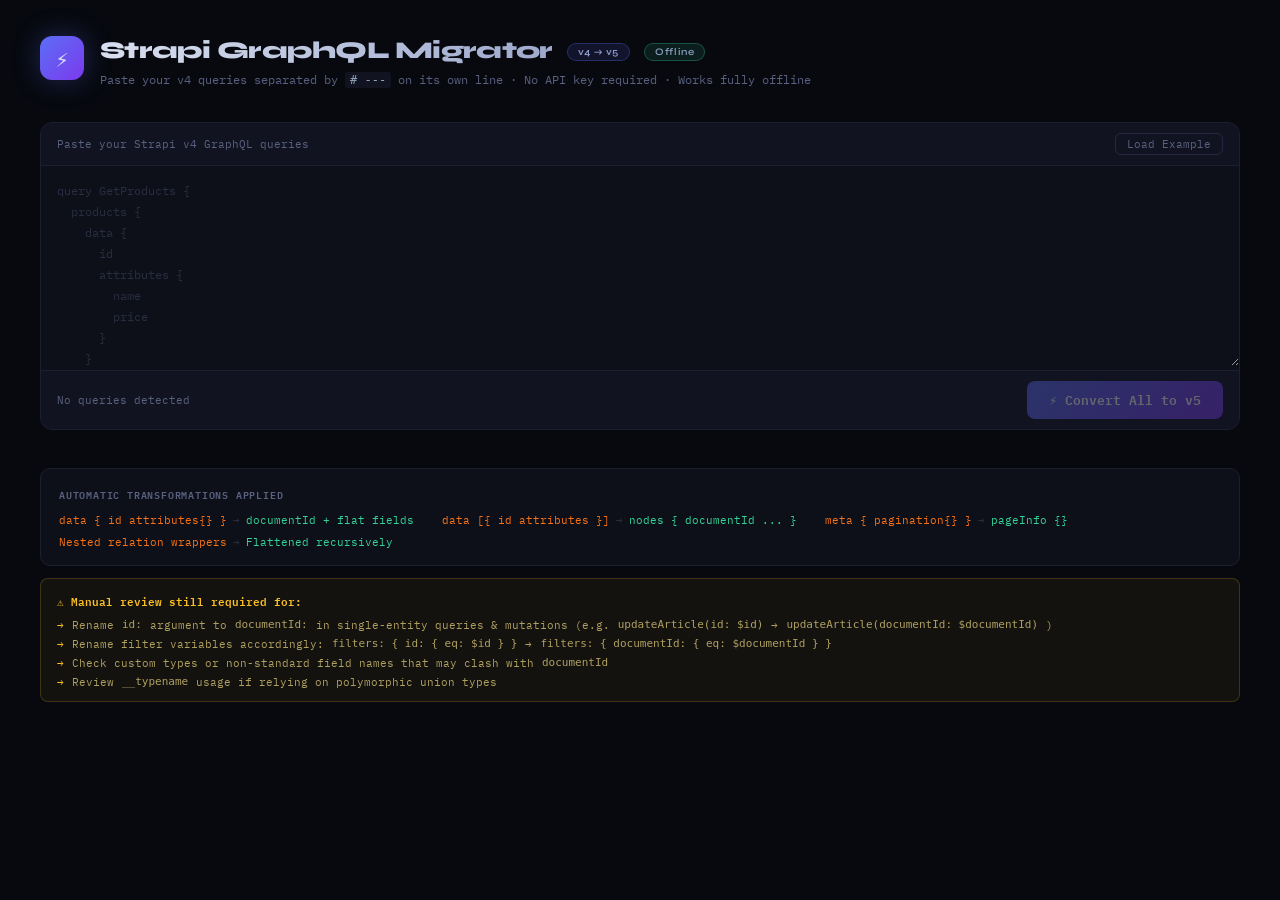
==== index.html @ 0bec66d2 "initial commits" ====
<!DOCTYPE html>
<html lang="en">
<head>
<meta charset="UTF-8"/>
<meta name="viewport" content="width=device-width, initial-scale=1.0"/>
<title>Strapi GraphQL Migrator — v4 → v5 (Offline)</title>
<link rel="preconnect" href="https://fonts.googleapis.com">
<link href="https://fonts.googleapis.com/css2?family=IBM+Plex+Mono:wght@400;500;600&family=Syne:wght@700;800&display=swap" rel="stylesheet">
<style>
*,*::before,*::after{box-sizing:border-box;margin:0;padding:0}
:root{
  --bg:#07090f;--s1:#0d1018;--s2:#111420;--b1:#1c1f2e;--b2:#252840;
  --tx:#d8dff0;--mt:#5a6080;--dm:#2a2d40;
  --ac:#5b6ef5;--ac2:#7c3aed;
  --green:#34d399;--red:#f87171;--yellow:#fbbf24;--blue:#60a5fa;
  --mono:'IBM Plex Mono',monospace;--display:'Syne',sans-serif;
}
html{scroll-behavior:smooth}
body{background:var(--bg);color:var(--tx);font-family:var(--mono);font-size:13px;min-height:100vh;padding:36px 24px 60px}
::-webkit-scrollbar{width:5px;height:5px}
::-webkit-scrollbar-track{background:transparent}
::-webkit-scrollbar-thumb{background:var(--dm);border-radius:3px}

.wrap{max-width:1200px;margin:0 auto}

/* header */
.hdr{display:flex;align-items:flex-start;gap:16px;margin-bottom:32px}
.logo{width:44px;height:44px;flex-shrink:0;border-radius:12px;background:linear-gradient(135deg,var(--ac),var(--ac2));display:flex;align-items:center;justify-content:center;font-size:22px;box-shadow:0 0 28px rgba(91,110,245,.3)}
.hdr h1{font-family:var(--display);font-size:24px;font-weight:800;letter-spacing:-.03em;background:linear-gradient(90deg,#d8dff0,#7c8ab8);-webkit-background-clip:text;-webkit-text-fill-color:transparent;margin-bottom:5px}
.badge{display:inline-flex;align-items:center;background:rgba(91,110,245,.12);border:1px solid rgba(91,110,245,.3);border-radius:20px;padding:2px 10px;font-size:10px;color:var(--ac);font-weight:600;letter-spacing:.06em;margin-left:8px;vertical-align:middle}
.badge.offline{background:rgba(52,211,153,.1);border-color:rgba(52,211,153,.3);color:var(--green)}
.hdr p{font-size:12px;color:var(--mt);line-height:1.7}

/* panels */
.panel{background:var(--s1);border:1px solid var(--b1);border-radius:12px;overflow:hidden;margin-bottom:14px}
.phead{background:var(--s2);border-bottom:1px solid var(--b1);padding:10px 16px;display:flex;align-items:center;justify-content:space-between}
.phead-lbl{font-size:11px;color:var(--mt)}
.pfoot{background:var(--s2);border-top:1px solid var(--b1);padding:10px 16px;display:flex;align-items:center;justify-content:space-between;flex-wrap:wrap;gap:8px}

textarea#inp{width:100%;min-height:200px;background:transparent;border:none;padding:14px 16px;color:#8a98c4;font-family:var(--mono);font-size:12px;line-height:1.75;resize:vertical;outline:none}
textarea#inp::placeholder{color:var(--dm)}

#qcount{font-size:11px;color:var(--mt)}

.btn-primary{background:linear-gradient(135deg,var(--ac),var(--ac2));border:none;border-radius:8px;padding:8px 22px;color:#fff;font-family:var(--mono);font-weight:600;font-size:13px;cursor:pointer;transition:opacity .2s,transform .1s;display:flex;align-items:center;gap:7px}
.btn-primary:hover:not(:disabled){opacity:.88;transform:translateY(-1px)}
.btn-primary:disabled{opacity:.35;cursor:not-allowed;transform:none}
.btn-ghost{background:transparent;border:1px solid var(--b2);border-radius:6px;padding:3px 11px;color:var(--mt);font-family:var(--mono);font-size:11px;cursor:pointer;transition:all .15s}
.btn-ghost:hover{border-color:var(--ac);color:var(--ac)}

/* progress */
#progwrap{margin-bottom:16px;display:none}
.prog-info{display:flex;justify-content:space-between;align-items:center;margin-bottom:7px}
.prog-info span{font-size:11px;color:var(--mt)}
#progtrack{height:3px;background:var(--dm);border-radius:2px;overflow:hidden}
#progbar{height:100%;width:0%;background:linear-gradient(90deg,var(--ac),var(--ac2));border-radius:2px;transition:width .25s ease}
#progbar.done{background:var(--green)}

.btn-copyall{background:var(--s2);border:1px solid var(--b2);border-radius:6px;padding:4px 13px;color:var(--mt);font-family:var(--mono);font-size:11px;cursor:pointer;display:flex;align-items:center;gap:5px;transition:all .15s}
.btn-copyall:hover,.btn-copyall.ok{border-color:var(--green);color:var(--green)}

/* cards */
#results{display:flex;flex-direction:column;gap:12px}
.card{background:var(--s1);border:1px solid var(--b1);border-radius:10px;overflow:hidden;animation:fi .2s ease}
@keyframes fi{from{opacity:0;transform:translateY(5px)}to{opacity:1;transform:none}}
.card.done{border-color:#1a3326}
.card.warn{border-color:#3a2e10}
.card.err{border-color:#3a1a1a}

.chead{background:var(--s2);border-bottom:1px solid var(--b1);padding:9px 14px;display:flex;align-items:center;justify-content:space-between}
.card.done .chead{background:#0b1e16}
.card.warn .chead{background:#1e1a0b}
.card.err  .chead{background:#1e0b0b}

.ctitle{display:flex;align-items:center;gap:9px}
.cname{font-size:12px;color:var(--tx);font-weight:600}
.cstatus{font-size:12px}

.cbody{display:grid;grid-template-columns:1fr 1fr}
.cpane{padding:12px 14px}
.cpane:first-child{border-right:1px solid var(--b1)}
.plbl{font-size:9px;font-weight:700;letter-spacing:.1em;margin-bottom:8px}
.plbl-v4{color:var(--red)}
.plbl-v5{color:var(--green)}
.cpane pre{margin:0;font-family:var(--mono);font-size:11.5px;line-height:1.7;white-space:pre-wrap;word-break:break-word}
.pane-v4 pre{color:#7a8ab0}
.pane-v5 pre{color:#86efac}
.pane-warn pre{color:#fde68a}

.btn-copy1{background:transparent;border:1px solid var(--b2);border-radius:5px;padding:3px 10px;color:var(--mt);font-family:var(--mono);font-size:10px;cursor:pointer;display:flex;align-items:center;gap:4px;transition:all .15s}
.btn-copy1:hover,.btn-copy1.ok{border-color:var(--green);color:var(--green)}

/* warnings */
.warn-tag{font-size:10px;background:rgba(251,191,36,.1);border:1px solid rgba(251,191,36,.3);border-radius:4px;padding:2px 7px;color:var(--yellow)}

/* legend */
.legend{margin-top:24px;background:var(--s1);border:1px solid var(--b1);border-radius:10px;padding:16px 18px}
.leg-title{font-size:10px;color:var(--mt);font-weight:600;letter-spacing:.08em;margin-bottom:10px}
.leg-grid{display:flex;flex-wrap:wrap;gap:8px 28px}
.leg-item{font-size:11px;display:flex;align-items:center;gap:6px}
.v4k{color:#f97316}.v5k{color:var(--green)}.arr{color:var(--dm)}

/* manual steps */
.manual{margin-top:12px;background:rgba(251,191,36,.05);border:1px solid rgba(251,191,36,.2);border-radius:8px;padding:12px 16px}
.manual-title{font-size:11px;color:var(--yellow);font-weight:600;margin-bottom:8px}
.manual ul{list-style:none;display:flex;flex-direction:column;gap:5px}
.manual li{font-size:11px;color:#b0a060;display:flex;gap:8px}
.manual li::before{content:'→';color:var(--yellow);flex-shrink:0}

@media(max-width:640px){
  .cbody{grid-template-columns:1fr}
  .cpane:first-child{border-right:none;border-bottom:1px solid var(--b1)}
  body{padding:20px 12px 40px}
}
</style>
</head>
<body>
<div class="wrap">

<div class="hdr">
  <div class="logo">⚡</div>
  <div>
    <h1>Strapi GraphQL Migrator
      <span class="badge">v4 → v5</span>
      <span class="badge offline">Offline</span>
    </h1>
    <p>Paste your v4 queries separated by <code style="background:var(--s2);padding:1px 5px;border-radius:3px;color:#94a3b8"># ---</code> on its own line · No API key required · Works fully offline</p>
  </div>
</div>

<div class="panel">
  <div class="phead">
    <span class="phead-lbl">Paste your Strapi v4 GraphQL queries</span>
    <button class="btn-ghost" onclick="loadExample()">Load Example</button>
  </div>
  <textarea id="inp" oninput="updateCount()" placeholder="query GetProducts {&#10;  products {&#10;    data {&#10;      id&#10;      attributes {&#10;        name&#10;        price&#10;      }&#10;    }&#10;    meta { pagination { total page pageSize pageCount } }&#10;  }&#10;}&#10;# ---&#10;query GetCategory($id: ID!) { ... }"></textarea>
  <div class="pfoot">
    <span id="qcount">No queries detected</span>
    <button class="btn-primary" id="convbtn" onclick="convertAll()" disabled>⚡ Convert All to v5</button>
  </div>
</div>

<div id="progwrap">
  <div class="prog-info">
    <span id="proglbl">Converting...</span>
    <button class="btn-copyall" id="copyallbtn" onclick="copyAll()" style="display:none">
      <svg width="12" height="12" viewBox="0 0 24 24" fill="none" stroke="currentColor" stroke-width="2"><rect x="9" y="9" width="13" height="13" rx="2"/><path d="M5 15H4a2 2 0 0 1-2-2V4a2 2 0 0 1 2-2h9a2 2 0 0 1 2 2v1"/></svg>
      Copy All v5
    </button>
  </div>
  <div id="progtrack"><div id="progbar"></div></div>
</div>

<div id="results"></div>

<div class="legend">
  <div class="leg-title">AUTOMATIC TRANSFORMATIONS APPLIED</div>
  <div class="leg-grid">
    <div class="leg-item"><span class="v4k">data { id  attributes{} }</span><span class="arr">→</span><span class="v5k">documentId + flat fields</span></div>
    <div class="leg-item"><span class="v4k">data [{ id attributes }]</span><span class="arr">→</span><span class="v5k">nodes { documentId ... }</span></div>
    <div class="leg-item"><span class="v4k">meta { pagination{} }</span><span class="arr">→</span><span class="v5k">pageInfo {}</span></div>
    <div class="leg-item"><span class="v4k">Nested relation wrappers</span><span class="arr">→</span><span class="v5k">Flattened recursively</span></div>
  </div>
</div>

<div class="manual">
  <div class="manual-title">⚠ Manual review still required for:</div>
  <ul>
    <li>Rename <code>id:</code> argument to <code>documentId:</code> in single-entity queries & mutations (e.g. <code>updateArticle(id: $id)</code> → <code>updateArticle(documentId: $documentId)</code>)</li>
    <li>Rename filter variables accordingly: <code>filters: { id: { eq: $id } }</code> → <code>filters: { documentId: { eq: $documentId } }</code></li>
    <li>Check custom types or non-standard field names that may clash with <code>documentId</code></li>
    <li>Review <code>__typename</code> usage if relying on polymorphic union types</li>
  </ul>
</div>

</div><!-- .wrap -->

<script>
// ═══════════════════════════════════════════════════════════════
//  TOKENIZER
// ═══════════════════════════════════════════════════════════════
function tokenize(src) {
  const toks = [];
  let i = 0;
  while (i < src.length) {
    // whitespace
    if (/[ \t\r]/.test(src[i])) {
      let s = ''; while (i < src.length && /[ \t\r]/.test(src[i])) s += src[i++];
      toks.push({t:'ws',v:s}); continue;
    }
    if (src[i] === '\n') { toks.push({t:'nl',v:'\n'}); i++; continue; }
    // comment
    if (src[i] === '#') {
      let s = ''; while (i < src.length && src[i] !== '\n') s += src[i++];
      toks.push({t:'cmt',v:s}); continue;
    }
    // block string
    if (src.slice(i,i+3) === '"""') {
      let s = '"""'; i += 3;
      while (i < src.length && src.slice(i,i+3) !== '"""') { if (src[i]==='\\') s+=src[i++]; s+=src[i++]; }
      s += '"""'; i += 3; toks.push({t:'str',v:s}); continue;
    }
    // string
    if (src[i] === '"') {
      let s = '"'; i++;
      while (i < src.length && src[i] !== '"') { if (src[i]==='\\') s+=src[i++]; s+=src[i++]; }
      s += '"'; i++; toks.push({t:'str',v:s}); continue;
    }
    // spread
    if (src.slice(i,i+3) === '...') { toks.push({t:'...',v:'...'}); i+=3; continue; }
    // single chars
    if ('{}():[]=!|@$,'.includes(src[i])) { toks.push({t:src[i],v:src[i]}); i++; continue; }
    // name
    if (/[a-zA-Z_]/.test(src[i])) {
      let s = ''; while (i < src.length && /[a-zA-Z_0-9]/.test(src[i])) s += src[i++];
      toks.push({t:'name',v:s}); continue;
    }
    // number (includes leading minus for negative)
    if (/[-0-9]/.test(src[i])) {
      let s = ''; while (i < src.length && /[-0-9.eE+]/.test(src[i])) s += src[i++];
      toks.push({t:'num',v:s}); continue;
    }
    toks.push({t:'unk',v:src[i++]});
  }
  return toks;
}

// ═══════════════════════════════════════════════════════════════
//  PARSER  (recursive descent → simple AST)
// ═══════════════════════════════════════════════════════════════
function parse(toks) {
  let pos = 0;
  const SKIP = new Set(['ws','nl','cmt',',']);

  function skipTrivia() { while (pos < toks.length && SKIP.has(toks[pos].t)) pos++; }
  function peek()  { let i=pos; while(i<toks.length && SKIP.has(toks[i].t)) i++; return toks[i]||null; }
  function next()  { skipTrivia(); return toks[pos++]; }
  function expect(type) {
    skipTrivia();
    if (!toks[pos] || toks[pos].t !== type)
      throw new Error(`Expected '${type}' at pos ${pos}, got '${toks[pos]?.t}' ('${toks[pos]?.v}')`);
    return toks[pos++];
  }
  function parseName() { skipTrivia(); if(toks[pos]?.t==='name') return toks[pos++].v; throw new Error(`Expected name at pos ${pos}, got '${toks[pos]?.t}' ('${toks[pos]?.v}')`); }

  function parseDocument() {
    const defs = [];
    while (true) { skipTrivia(); if (pos >= toks.length) break; defs.push(parseDef()); }
    return {kind:'Doc', defs};
  }

  function parseDef() {
    skipTrivia();
    const p = peek();
    if (!p) throw new Error('Unexpected EOF');
    if (p.t === 'name' && p.v === 'fragment') return parseFragment();
    return parseOperation();
  }

  function parseOperation() {
    skipTrivia();
    let op = 'query', name = null, vars = [], dirs = [];
    if (peek()?.t==='name' && ['query','mutation','subscription'].includes(peek().v)) {
      op = parseName();
      if (peek()?.t==='name') name = parseName();
      if (peek()?.t==='(') vars = parseVarDefs();
      dirs = parseDirs();
    }
    const ss = parseSS();
    return {kind:'Op', op, name, vars, dirs, ss};
  }

  function parseFragment() {
    parseName(); // 'fragment'
    const name = parseName();
    parseName(); // 'on'
    const on = parseName();
    const dirs = parseDirs();
    const ss = parseSS();
    return {kind:'Frag', name, on, dirs, ss};
  }

  function parseVarDefs() {
    expect('(');
    const vs = [];
    while (peek()?.t !== ')') vs.push(parseVarDef());
    expect(')');
    return vs;
  }

  function parseVarDef() {
    expect('$');
    const name = parseName();
    expect(':');
    const type = parseType();
    let def = null;
    if (peek()?.t === '=') { next(); def = parseValue(); }
    const dirs = parseDirs();
    return {kind:'VarDef', name, type, def, dirs};
  }

  function parseType() {
    skipTrivia();
    let t;
    if (peek()?.t === '[') {
      next(); // '['
      const inner = parseType();
      expect(']');
      t = {kind:'List', t:inner};
    } else {
      t = {kind:'Named', name: parseName()};
    }
    if (peek()?.t === '!') { next(); t = {kind:'NonNull', t}; }
    return t;
  }

  function parseValue() {
    skipTrivia();
    const p = peek();
    if (!p) throw new Error('Expected value');
    if (p.t==='$') { next(); const n=parseName(); return {kind:'Var',name:n}; }
    if (p.t==='num') { next(); return {kind:'Num',v:p.v}; }
    if (p.t==='str') { next(); return {kind:'Str',v:p.v}; }
    if (p.t==='name') {
      if (['true','false'].includes(p.v)) { next(); return {kind:'Bool',v:p.v==='true'}; }
      if (p.v==='null') { next(); return {kind:'Null'}; }
      next(); return {kind:'Enum',v:p.v};
    }
    if (p.t==='[') {
      next(); const vals=[]; while(peek()?.t!==']') vals.push(parseValue());
      expect(']'); return {kind:'List',vals};
    }
    if (p.t==='{') {
      next(); const fields=[];
      while(peek()?.t!=='}') { const n=parseName(); expect(':'); const v=parseValue(); fields.push({n,v}); }
      expect('}'); return {kind:'Obj',fields};
    }
    throw new Error(`Unexpected value token '${p.t}' '${p.v}'`);
  }

  function parseDirs() {
    const dirs = [];
    while (peek()?.t==='@') {
      next(); // '@'
      const name = parseName();
      let args = [];
      if (peek()?.t==='(') args = parseArgs();
      dirs.push({name, args});
    }
    return dirs;
  }

  function parseArgs() {
    expect('(');
    const args = [];
    while (peek()?.t !== ')') { const n=parseName(); expect(':'); const v=parseValue(); args.push({n,v}); }
    expect(')');
    return args;
  }

  function parseSS() {
    skipTrivia();
    expect('{');
    const sels = [];
    while (true) { skipTrivia(); if (!peek() || peek().t==='}') break; sels.push(parseSel()); }
    expect('}');
    return {kind:'SS', sels};
  }

  function parseSel() {
    skipTrivia();
    if (peek()?.t==='...') {
      next(); // '...'
      if (peek()?.t==='name' && peek().v==='on') {
        parseName(); // 'on'
        const on = parseName();
        const dirs = parseDirs();
        const ss = parseSS();
        return {kind:'Inline', on, dirs, ss};
      }
      if (peek()?.t==='@') {
        const dirs = parseDirs();
        const ss = parseSS();
        return {kind:'Inline', on:null, dirs, ss};
      }
      const name = parseName();
      const dirs = parseDirs();
      return {kind:'Spread', name, dirs};
    }
    return parseField();
  }

  function parseField() {
    skipTrivia();
    let alias = null;
    let name = parseName();
    if (peek()?.t===':') { next(); alias=name; name=parseName(); }
    let args = [];
    if (peek()?.t==='(') args = parseArgs();
    const dirs = parseDirs();
    let ss = null;
    if (peek()?.t==='{') ss = parseSS();
    return {kind:'Field', alias, name, args, dirs, ss};
  }

  return parseDocument();
}

// ═══════════════════════════════════════════════════════════════
//  TRANSFORMER
// ═══════════════════════════════════════════════════════════════
function transformDoc(doc) {
  return {...doc, defs: doc.defs.map(transformDef)};
}

function transformDef(def) {
  if (def.kind==='Op'||def.kind==='Frag')
    return {...def, ss: transformSS(def.ss)};
  return def;
}

function transformSS(ss) {
  if (!ss) return null;
  return {...ss, sels: transformSels(ss.sels)};
}

function isDataWrapper(field) {
  // A Strapi data wrapper has sub-selections that include 'attributes'
  // or has 'id' and nothing else meaningful
  if (!field.ss) return false;
  const sels = field.ss.sels.filter(s => s.kind==='Field');
  return sels.some(s => s.name==='attributes');
}

function transformSels(sels) {
  // Detect collection context: sibling meta.pagination
  const isCollection = sels.some(s =>
    s.kind==='Field' && s.name==='meta' &&
    s.ss?.sels?.some(ss => ss.kind==='Field' && ss.name==='pagination')
  );

  const out = [];
  for (const sel of sels) {
    // Non-field selections
    if (sel.kind==='Spread') { out.push(sel); continue; }
    if (sel.kind==='Inline') { out.push({...sel, ss: transformSS(sel.ss)}); continue; }

    // ── data field ──────────────────────────────────────────
    if (sel.name==='data' && isDataWrapper(sel)) {
      const inner = sel.ss.sels;
      const attrField = inner.find(s => s.kind==='Field' && s.name==='attributes');
      const otherFields = inner.filter(s => s.kind==='Field' && s.name!=='attributes' && s.name!=='id');

      if (isCollection) {
        // data [{ id attributes }] → nodes { documentId ... }
        const nodesInner = [
          {kind:'Field', alias:null, name:'documentId', args:[], dirs:[], ss:null}
        ];
        if (attrField?.ss) nodesInner.push(...transformSels(attrField.ss.sels));
        nodesInner.push(...otherFields.map(f => transformField(f)));
        out.push({kind:'Field', alias:sel.alias, name:'nodes', args:[], dirs:sel.dirs,
          ss:{kind:'SS', sels: nodesInner}});
      } else {
        // single entity: flatten inline
        out.push({kind:'Field', alias:null, name:'documentId', args:[], dirs:[], ss:null});
        if (attrField?.ss) out.push(...transformSels(attrField.ss.sels));
        out.push(...otherFields.map(f => transformField(f)));
      }
      continue;
    }

    // ── meta { pagination { ... } } → pageInfo { ... } ──────
    if (sel.name==='meta' && sel.ss) {
      const pagField = sel.ss.sels.find(s => s.kind==='Field' && s.name==='pagination');
      if (pagField) {
        out.push({kind:'Field', alias:null, name:'pageInfo', args:[], dirs:sel.dirs,
          ss:{kind:'SS', sels: pagField.ss ? transformSels(pagField.ss.sels) : []}});
        continue;
      }
    }

    // default: recurse
    out.push(transformField(sel));
  }
  return out;
}

function transformField(f) {
  return {...f, ss: f.ss ? transformSS(f.ss) : null};
}

// ═══════════════════════════════════════════════════════════════
//  PRINTER
// ═══════════════════════════════════════════════════════════════
function printDoc(doc) {
  return doc.defs.map(d => printDef(d, 0)).join('\n\n');
}

function printDef(def, ind) {
  if (def.kind==='Op') {
    let s = '';
    const hasHeader = def.name || def.vars?.length || def.op!=='query' || def.dirs?.length;
    if (hasHeader) {
      s += def.op;
      if (def.name) s += ' '+def.name;
      if (def.vars?.length) s += '('+def.vars.map(printVarDef).join(', ')+')';
      if (def.dirs?.length) s += ' '+def.dirs.map(printDir).join(' ');
      s += ' ';
    }
    s += printSS(def.ss, ind);
    return s;
  }
  if (def.kind==='Frag') {
    let s = `fragment ${def.name} on ${def.on}`;
    if (def.dirs?.length) s += ' '+def.dirs.map(printDir).join(' ');
    s += ' '+printSS(def.ss, ind);
    return s;
  }
  return '';
}

function printSS(ss, ind) {
  if (!ss||!ss.sels.length) return '{}';
  const I = '  '.repeat(ind), I1 = '  '.repeat(ind+1);
  return '{\n'+ss.sels.map(s => I1+printSel(s, ind+1)).join('\n')+'\n'+I+'}';
}

function printSel(sel, ind) {
  if (sel.kind==='Spread') {
    let s = `...${sel.name}`;
    if (sel.dirs?.length) s += ' '+sel.dirs.map(printDir).join(' ');
    return s;
  }
  if (sel.kind==='Inline') {
    let s = '...';
    if (sel.on) s += ` on ${sel.on}`;
    if (sel.dirs?.length) s += ' '+sel.dirs.map(printDir).join(' ');
    s += ' '+printSS(sel.ss, ind);
    return s;
  }
  // Field
  let s = '';
  if (sel.alias) s += sel.alias+': ';
  s += sel.name;
  if (sel.args?.length) s += '('+sel.args.map(a => a.n+': '+printVal(a.v)).join(', ')+')';
  if (sel.dirs?.length) s += ' '+sel.dirs.map(printDir).join(' ');
  if (sel.ss) s += ' '+printSS(sel.ss, ind);
  return s;
}

function printVarDef(v) {
  let s = `$${v.name}: ${printType(v.type)}`;
  if (v.def) s += ' = '+printVal(v.def);
  if (v.dirs?.length) s += ' '+v.dirs.map(printDir).join(' ');
  return s;
}

function printType(t) {
  if (t.kind==='NonNull') return printType(t.t)+'!';
  if (t.kind==='List')    return '['+printType(t.t)+']';
  return t.name;
}

function printVal(v) {
  if (!v) return '';
  if (v.kind==='Var')  return '$'+v.name;
  if (v.kind==='Num')  return v.v;
  if (v.kind==='Str')  return v.v;
  if (v.kind==='Bool') return v.v?'true':'false';
  if (v.kind==='Null') return 'null';
  if (v.kind==='Enum') return v.v;
  if (v.kind==='List') return '['+v.vals.map(printVal).join(', ')+']';
  if (v.kind==='Obj')  return '{'+v.fields.map(f => f.n+': '+printVal(f.v)).join(', ')+'}';
  return '';
}

function printDir(d) {
  let s = '@'+d.name;
  if (d.args?.length) s += '('+d.args.map(a => a.n+': '+printVal(a.v)).join(', ')+')';
  return s;
}

// ═══════════════════════════════════════════════════════════════
//  MAIN CONVERT FUNCTION
// ═══════════════════════════════════════════════════════════════
function convertGQL(input) {
  try {
    const toks = tokenize(input);
    const ast  = parse(toks);
    const tx   = transformDoc(ast);
    const out  = printDoc(tx);

    // Detect if anything actually changed
    const changed = out.trim() !== input.trim();

    // Warn if likely has remaining manual steps
    const warnings = [];
    if (/\bid\s*:/i.test(input) && /\b(update|delete|query.*?Id)\b/i.test(input))
      warnings.push('May need id: → documentId: in arguments');

    return {ok: true, output: out, changed, warnings};
  } catch(e) {
    return {ok: false, error: e.message};
  }
}

// ═══════════════════════════════════════════════════════════════
//  UI
// ═══════════════════════════════════════════════════════════════
const EXAMPLE = `query GetArticles($page: Int, $pageSize: Int) {
  articles(pagination: { page: $page, pageSize: $pageSize }) {
    data {
      id
      attributes {
        title
        slug
        publishedAt
        cover {
          data {
            id
            attributes {
              url
              alternativeText
              width
              height
            }
          }
        }
        author {
          data {
            id
            attributes {
              name
              email
              avatar {
                data {
                  attributes {
                    url
                  }
                }
              }
            }
          }
        }
        tags {
          data {
            id
            attributes {
              name
            }
          }
        }
      }
    }
    meta {
      pagination {
        total
        page
        pageSize
        pageCount
      }
    }
  }
}
# ---
query GetSinglePost($slug: String!) {
  posts(filters: { slug: { eq: $slug } }) {
    data {
      id
      attributes {
        title
        content
        publishedAt
        category {
          data {
            id
            attributes {
              name
              slug
            }
          }
        }
      }
    }
  }
}
# ---
mutation CreateComment($data: CommentInput!) {
  createComment(data: $data) {
    data {
      id
      attributes {
        body
        createdAt
        author {
          data {
            id
            attributes {
              name
            }
          }
        }
      }
    }
  }
}
# ---
fragment ArticleFields on Article {
  title
  slug
  cover {
    data {
      attributes {
        url
        alternativeText
      }
    }
  }
}`;

let state = {items:[], done:0};

function splitQueries(raw) {
  return raw.split(/\n# ---\n|^# ---\n/m).map(q=>q.trim()).filter(Boolean);
}

function updateCount() {
  const raw = document.getElementById('inp').value.trim();
  const n = raw ? splitQueries(raw).length : 0;
  document.getElementById('qcount').textContent = n===0 ? 'No queries detected' : `${n} quer${n===1?'y':'ies'} detected`;
  document.getElementById('convbtn').disabled = n===0;
}

function loadExample() {
  document.getElementById('inp').value = EXAMPLE;
  updateCount();
}

function getName(q) {
  return q.match(/(?:query|mutation|subscription|fragment)\s+(\w+)/)?.[1] || null;
}

function esc(s) {
  return s.replace(/&/g,'&amp;').replace(/</g,'&lt;').replace(/>/g,'&gt;');
}

function renderCard(i) {
  const r = state.items[i];
  const name = getName(r.v4) || `Query ${i+1}`;
  const statusIcon = r.ok===true?'✓' : r.ok===false?'✗':'○';
  const statusColor = r.ok===true?(r.changed?'var(--green)':'var(--blue)') : r.ok===false?'var(--red)':'var(--mt)';
  const cardClass = r.ok===true?(r.changed?'done':'') : r.ok===false?'err':'';

  const noChange = r.ok===true && !r.changed;

  const copyBtn = r.ok!==undefined ? `<button class="btn-copy1" id="cb${i}" onclick="copySingle(${i})">
    <svg width="11" height="11" viewBox="0 0 24 24" fill="none" stroke="currentColor" stroke-width="2"><rect x="9" y="9" width="13" height="13" rx="2"/><path d="M5 15H4a2 2 0 0 1-2-2V4a2 2 0 0 1 2-2h9a2 2 0 0 1 2 2v1"/></svg>
    Copy v5
  </button>` : '';

  const warnTags = (r.warnings||[]).map(w=>`<span class="warn-tag">⚠ ${esc(w)}</span>`).join(' ');

  let v5html = '';
  if (r.ok===true) {
    if (!r.changed) {
      v5html = `<div class="plbl" style="color:var(--blue)">STRAPI v5 (no changes needed)</div><pre style="color:#7090c0">${esc(r.output)}</pre>`;
    } else {
      v5html = `<div class="plbl plbl-v5">STRAPI v5</div><pre>${esc(r.output)}</pre>`;
    }
  } else if (r.ok===false) {
    v5html = `<div class="plbl plbl-v5">STRAPI v5</div><div style="color:var(--red);font-size:11px;padding-top:4px;">✗ Parse error: ${esc(r.error||'')}<br><br><span style="color:var(--mt)">The query may use unsupported syntax. Check for typos.</span></div>`;
  } else {
    v5html = `<div class="plbl plbl-v5">STRAPI v5</div><div style="color:var(--dm);padding-top:4px">Waiting...</div>`;
  }

  return `<div class="card ${cardClass}" id="card${i}">
  <div class="chead">
    <div class="ctitle">
      <span class="cstatus" style="color:${statusColor}">${statusIcon}</span>
      <span class="cname">${esc(name)}</span>
      ${warnTags}
    </div>
    ${copyBtn}
  </div>
  <div class="cbody">
    <div class="cpane pane-v4">
      <div class="plbl plbl-v4">STRAPI v4</div>
      <pre>${esc(r.v4)}</pre>
    </div>
    <div class="cpane pane-v5">
      ${v5html}
    </div>
  </div>
</div>`;
}

function refreshCard(i) {
  const existing = document.getElementById(`card${i}`);
  const html = renderCard(i);
  if (existing) existing.outerHTML = html;
  else document.getElementById('results').insertAdjacentHTML('beforeend', html);
}

function updateProgress() {
  const total = state.items.length, done = state.done;
  const pct = total>0?(done/total*100):0;
  const bar = document.getElementById('progbar');
  bar.style.width = pct+'%';
  if (done===total&&total>0) bar.classList.add('done');
  const allGood = state.items.filter(r=>r.ok!==undefined).length;
  document.getElementById('proglbl').textContent =
    done===total&&total>0 ? `✓ All ${total} queries processed!` : `Converting… ${done} / ${total}`;
  if (allGood>0) document.getElementById('copyallbtn').style.display='flex';
}

function convertAll() {
  const raw = document.getElementById('inp').value.trim();
  if (!raw) return;
  const queries = splitQueries(raw);
  state = { items: queries.map(v4=>({v4})), done:0 };

  // Show progress
  const pw = document.getElementById('progwrap');
  pw.style.display='block';
  document.getElementById('progbar').style.width='0%';
  document.getElementById('progbar').classList.remove('done');
  document.getElementById('copyallbtn').style.display='none';
  document.getElementById('convbtn').disabled=true;

  document.getElementById('results').innerHTML = state.items.map((_,i)=>renderCard(i)).join('');

  // Convert synchronously (fast — no API call needed)
  for (let i=0; i<queries.length; i++) {
    const res = convertGQL(queries[i]);
    state.items[i] = {
      v4: queries[i],
      ok: res.ok,
      output: res.output,
      changed: res.changed,
      warnings: res.warnings||[],
      error: res.error
    };
    state.done++;
    updateProgress();
    refreshCard(i);
  }

  document.getElementById('convbtn').disabled=false;
}

function copySingle(i) {
  const r = state.items[i];
  if (!r||r.ok===undefined) return;
  const text = r.ok ? r.output : r.v4;
  navigator.clipboard.writeText(text);
  const btn = document.getElementById(`cb${i}`);
  if (btn) {
    const orig = btn.innerHTML;
    btn.textContent='✓ Copied!'; btn.classList.add('ok');
    setTimeout(()=>{ btn.innerHTML=orig; btn.classList.remove('ok'); }, 1500);
  }
}

function copyAll() {
  const all = state.items
    .filter(r => r.ok===true)
    .map(r => r.output)
    .join('\n\n# ---\n\n');
  navigator.clipboard.writeText(all);
  const btn = document.getElementById('copyallbtn');
  btn.textContent='✓ Copied!'; btn.classList.add('ok');
  setTimeout(()=>{ btn.innerHTML=`<svg width="12" height="12" viewBox="0 0 24 24" fill="none" stroke="currentColor" stroke-width="2"><rect x="9" y="9" width="13" height="13" rx="2"/><path d="M5 15H4a2 2 0 0 1-2-2V4a2 2 0 0 1 2-2h9a2 2 0 0 1 2 2v1"/></svg> Copy All v5`; btn.classList.remove('ok'); }, 2000);
}
</script>
</body>
</html>
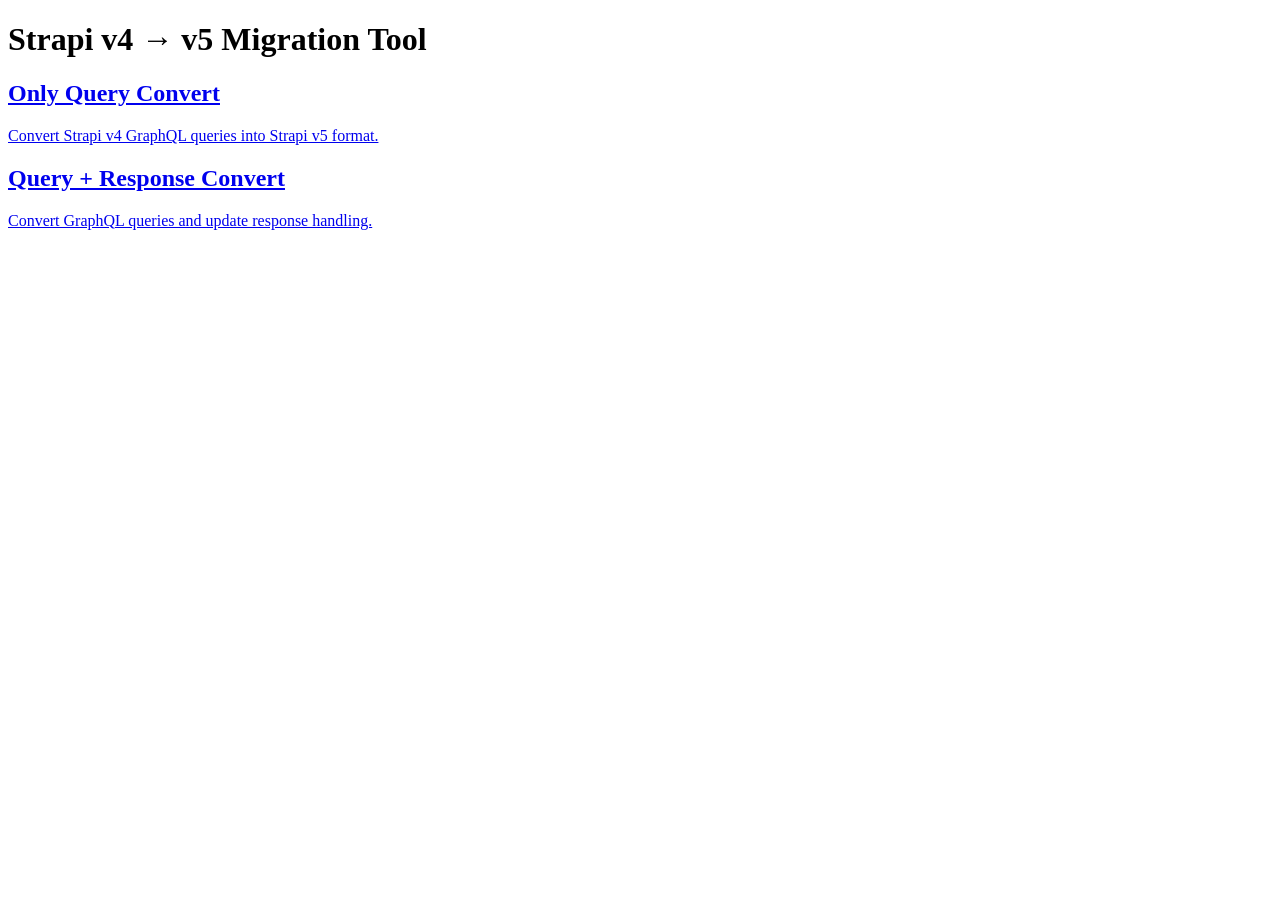
==== commit 72a3e68b: "new index" ====
--- a/index.html
+++ b/index.html
@@ -1,876 +1,32 @@
 <!DOCTYPE html>
 <html lang="en">
 <head>
-<meta charset="UTF-8"/>
-<meta name="viewport" content="width=device-width, initial-scale=1.0"/>
-<title>Strapi GraphQL Migrator — v4 → v5 (Offline)</title>
-<link rel="preconnect" href="https://fonts.googleapis.com">
-<link href="https://fonts.googleapis.com/css2?family=IBM+Plex+Mono:wght@400;500;600&family=Syne:wght@700;800&display=swap" rel="stylesheet">
-<style>
-*,*::before,*::after{box-sizing:border-box;margin:0;padding:0}
-:root{
-  --bg:#07090f;--s1:#0d1018;--s2:#111420;--b1:#1c1f2e;--b2:#252840;
-  --tx:#d8dff0;--mt:#5a6080;--dm:#2a2d40;
-  --ac:#5b6ef5;--ac2:#7c3aed;
-  --green:#34d399;--red:#f87171;--yellow:#fbbf24;--blue:#60a5fa;
-  --mono:'IBM Plex Mono',monospace;--display:'Syne',sans-serif;
-}
-html{scroll-behavior:smooth}
-body{background:var(--bg);color:var(--tx);font-family:var(--mono);font-size:13px;min-height:100vh;padding:36px 24px 60px}
-::-webkit-scrollbar{width:5px;height:5px}
-::-webkit-scrollbar-track{background:transparent}
-::-webkit-scrollbar-thumb{background:var(--dm);border-radius:3px}
+<meta charset="UTF-8">
+<title>Strapi v4 → v5 Migration Tool</title>
+<link rel="stylesheet" href="styles.css">
+</head>
 
-.wrap{max-width:1200px;margin:0 auto}
+<body>
 
-/* header */
-.hdr{display:flex;align-items:flex-start;gap:16px;margin-bottom:32px}
-.logo{width:44px;height:44px;flex-shrink:0;border-radius:12px;background:linear-gradient(135deg,var(--ac),var(--ac2));display:flex;align-items:center;justify-content:center;font-size:22px;box-shadow:0 0 28px rgba(91,110,245,.3)}
-.hdr h1{font-family:var(--display);font-size:24px;font-weight:800;letter-spacing:-.03em;background:linear-gradient(90deg,#d8dff0,#7c8ab8);-webkit-background-clip:text;-webkit-text-fill-color:transparent;margin-bottom:5px}
-.badge{display:inline-flex;align-items:center;background:rgba(91,110,245,.12);border:1px solid rgba(91,110,245,.3);border-radius:20px;padding:2px 10px;font-size:10px;color:var(--ac);font-weight:600;letter-spacing:.06em;margin-left:8px;vertical-align:middle}
-.badge.offline{background:rgba(52,211,153,.1);border-color:rgba(52,211,153,.3);color:var(--green)}
-.hdr p{font-size:12px;color:var(--mt);line-height:1.7}
+<div class="wrapper">
 
-/* panels */
-.panel{background:var(--s1);border:1px solid var(--b1);border-radius:12px;overflow:hidden;margin-bottom:14px}
-.phead{background:var(--s2);border-bottom:1px solid var(--b1);padding:10px 16px;display:flex;align-items:center;justify-content:space-between}
-.phead-lbl{font-size:11px;color:var(--mt)}
-.pfoot{background:var(--s2);border-top:1px solid var(--b1);padding:10px 16px;display:flex;align-items:center;justify-content:space-between;flex-wrap:wrap;gap:8px}
+<h1 class="title">Strapi v4 → v5 Migration Tool</h1>
 
-textarea#inp{width:100%;min-height:200px;background:transparent;border:none;padding:14px 16px;color:#8a98c4;font-family:var(--mono);font-size:12px;line-height:1.75;resize:vertical;outline:none}
-textarea#inp::placeholder{color:var(--dm)}
+<div class="cards">
 
-#qcount{font-size:11px;color:var(--mt)}
+<a href="query-convert.html" class="card">
+<h2>Only Query Convert</h2>
+<p>Convert Strapi v4 GraphQL queries into Strapi v5 format.</p>
+</a>
 
-.btn-primary{background:linear-gradient(135deg,var(--ac),var(--ac2));border:none;border-radius:8px;padding:8px 22px;color:#fff;font-family:var(--mono);font-weight:600;font-size:13px;cursor:pointer;transition:opacity .2s,transform .1s;display:flex;align-items:center;gap:7px}
-.btn-primary:hover:not(:disabled){opacity:.88;transform:translateY(-1px)}
-.btn-primary:disabled{opacity:.35;cursor:not-allowed;transform:none}
-.btn-ghost{background:transparent;border:1px solid var(--b2);border-radius:6px;padding:3px 11px;color:var(--mt);font-family:var(--mono);font-size:11px;cursor:pointer;transition:all .15s}
-.btn-ghost:hover{border-color:var(--ac);color:var(--ac)}
+<a href="query-response-convert.html" class="card">
+<h2>Query + Response Convert</h2>
+<p>Convert GraphQL queries and update response handling.</p>
+</a>
 
-/* progress */
-#progwrap{margin-bottom:16px;display:none}
-.prog-info{display:flex;justify-content:space-between;align-items:center;margin-bottom:7px}
-.prog-info span{font-size:11px;color:var(--mt)}
-#progtrack{height:3px;background:var(--dm);border-radius:2px;overflow:hidden}
-#progbar{height:100%;width:0%;background:linear-gradient(90deg,var(--ac),var(--ac2));border-radius:2px;transition:width .25s ease}
-#progbar.done{background:var(--green)}
-
-.btn-copyall{background:var(--s2);border:1px solid var(--b2);border-radius:6px;padding:4px 13px;color:var(--mt);font-family:var(--mono);font-size:11px;cursor:pointer;display:flex;align-items:center;gap:5px;transition:all .15s}
-.btn-copyall:hover,.btn-copyall.ok{border-color:var(--green);color:var(--green)}
-
-/* cards */
-#results{display:flex;flex-direction:column;gap:12px}
-.card{background:var(--s1);border:1px solid var(--b1);border-radius:10px;overflow:hidden;animation:fi .2s ease}
-@keyframes fi{from{opacity:0;transform:translateY(5px)}to{opacity:1;transform:none}}
-.card.done{border-color:#1a3326}
-.card.warn{border-color:#3a2e10}
-.card.err{border-color:#3a1a1a}
-
-.chead{background:var(--s2);border-bottom:1px solid var(--b1);padding:9px 14px;display:flex;align-items:center;justify-content:space-between}
-.card.done .chead{background:#0b1e16}
-.card.warn .chead{background:#1e1a0b}
-.card.err  .chead{background:#1e0b0b}
-
-.ctitle{display:flex;align-items:center;gap:9px}
-.cname{font-size:12px;color:var(--tx);font-weight:600}
-.cstatus{font-size:12px}
-
-.cbody{display:grid;grid-template-columns:1fr 1fr}
-.cpane{padding:12px 14px}
-.cpane:first-child{border-right:1px solid var(--b1)}
-.plbl{font-size:9px;font-weight:700;letter-spacing:.1em;margin-bottom:8px}
-.plbl-v4{color:var(--red)}
-.plbl-v5{color:var(--green)}
-.cpane pre{margin:0;font-family:var(--mono);font-size:11.5px;line-height:1.7;white-space:pre-wrap;word-break:break-word}
-.pane-v4 pre{color:#7a8ab0}
-.pane-v5 pre{color:#86efac}
-.pane-warn pre{color:#fde68a}
-
-.btn-copy1{background:transparent;border:1px solid var(--b2);border-radius:5px;padding:3px 10px;color:var(--mt);font-family:var(--mono);font-size:10px;cursor:pointer;display:flex;align-items:center;gap:4px;transition:all .15s}
-.btn-copy1:hover,.btn-copy1.ok{border-color:var(--green);color:var(--green)}
-
-/* warnings */
-.warn-tag{font-size:10px;background:rgba(251,191,36,.1);border:1px solid rgba(251,191,36,.3);border-radius:4px;padding:2px 7px;color:var(--yellow)}
-
-/* legend */
-.legend{margin-top:24px;background:var(--s1);border:1px solid var(--b1);border-radius:10px;padding:16px 18px}
-.leg-title{font-size:10px;color:var(--mt);font-weight:600;letter-spacing:.08em;margin-bottom:10px}
-.leg-grid{display:flex;flex-wrap:wrap;gap:8px 28px}
-.leg-item{font-size:11px;display:flex;align-items:center;gap:6px}
-.v4k{color:#f97316}.v5k{color:var(--green)}.arr{color:var(--dm)}
-
-/* manual steps */
-.manual{margin-top:12px;background:rgba(251,191,36,.05);border:1px solid rgba(251,191,36,.2);border-radius:8px;padding:12px 16px}
-.manual-title{font-size:11px;color:var(--yellow);font-weight:600;margin-bottom:8px}
-.manual ul{list-style:none;display:flex;flex-direction:column;gap:5px}
-.manual li{font-size:11px;color:#b0a060;display:flex;gap:8px}
-.manual li::before{content:'→';color:var(--yellow);flex-shrink:0}
-
-@media(max-width:640px){
-  .cbody{grid-template-columns:1fr}
-  .cpane:first-child{border-right:none;border-bottom:1px solid var(--b1)}
-  body{padding:20px 12px 40px}
-}
-</style>
-</head>
-<body>
-<div class="wrap">
-
-<div class="hdr">
-  <div class="logo">⚡</div>
-  <div>
-    <h1>Strapi GraphQL Migrator
-      <span class="badge">v4 → v5</span>
-      <span class="badge offline">Offline</span>
-    </h1>
-    <p>Paste your v4 queries separated by <code style="background:var(--s2);padding:1px 5px;border-radius:3px;color:#94a3b8"># ---</code> on its own line · No API key required · Works fully offline</p>
-  </div>
 </div>
 
-<div class="panel">
-  <div class="phead">
-    <span class="phead-lbl">Paste your Strapi v4 GraphQL queries</span>
-    <button class="btn-ghost" onclick="loadExample()">Load Example</button>
-  </div>
-  <textarea id="inp" oninput="updateCount()" placeholder="query GetProducts {&#10;  products {&#10;    data {&#10;      id&#10;      attributes {&#10;        name&#10;        price&#10;      }&#10;    }&#10;    meta { pagination { total page pageSize pageCount } }&#10;  }&#10;}&#10;# ---&#10;query GetCategory($id: ID!) { ... }"></textarea>
-  <div class="pfoot">
-    <span id="qcount">No queries detected</span>
-    <button class="btn-primary" id="convbtn" onclick="convertAll()" disabled>⚡ Convert All to v5</button>
-  </div>
 </div>
 
-<div id="progwrap">
-  <div class="prog-info">
-    <span id="proglbl">Converting...</span>
-    <button class="btn-copyall" id="copyallbtn" onclick="copyAll()" style="display:none">
-      <svg width="12" height="12" viewBox="0 0 24 24" fill="none" stroke="currentColor" stroke-width="2"><rect x="9" y="9" width="13" height="13" rx="2"/><path d="M5 15H4a2 2 0 0 1-2-2V4a2 2 0 0 1 2-2h9a2 2 0 0 1 2 2v1"/></svg>
-      Copy All v5
-    </button>
-  </div>
-  <div id="progtrack"><div id="progbar"></div></div>
-</div>
-
-<div id="results"></div>
-
-<div class="legend">
-  <div class="leg-title">AUTOMATIC TRANSFORMATIONS APPLIED</div>
-  <div class="leg-grid">
-    <div class="leg-item"><span class="v4k">data { id  attributes{} }</span><span class="arr">→</span><span class="v5k">documentId + flat fields</span></div>
-    <div class="leg-item"><span class="v4k">data [{ id attributes }]</span><span class="arr">→</span><span class="v5k">nodes { documentId ... }</span></div>
-    <div class="leg-item"><span class="v4k">meta { pagination{} }</span><span class="arr">→</span><span class="v5k">pageInfo {}</span></div>
-    <div class="leg-item"><span class="v4k">Nested relation wrappers</span><span class="arr">→</span><span class="v5k">Flattened recursively</span></div>
-  </div>
-</div>
-
-<div class="manual">
-  <div class="manual-title">⚠ Manual review still required for:</div>
-  <ul>
-    <li>Rename <code>id:</code> argument to <code>documentId:</code> in single-entity queries & mutations (e.g. <code>updateArticle(id: $id)</code> → <code>updateArticle(documentId: $documentId)</code>)</li>
-    <li>Rename filter variables accordingly: <code>filters: { id: { eq: $id } }</code> → <code>filters: { documentId: { eq: $documentId } }</code></li>
-    <li>Check custom types or non-standard field names that may clash with <code>documentId</code></li>
-    <li>Review <code>__typename</code> usage if relying on polymorphic union types</li>
-  </ul>
-</div>
-
-</div><!-- .wrap -->
-
-<script>
-// ═══════════════════════════════════════════════════════════════
-//  TOKENIZER
-// ═══════════════════════════════════════════════════════════════
-function tokenize(src) {
-  const toks = [];
-  let i = 0;
-  while (i < src.length) {
-    // whitespace
-    if (/[ \t\r]/.test(src[i])) {
-      let s = ''; while (i < src.length && /[ \t\r]/.test(src[i])) s += src[i++];
-      toks.push({t:'ws',v:s}); continue;
-    }
-    if (src[i] === '\n') { toks.push({t:'nl',v:'\n'}); i++; continue; }
-    // comment
-    if (src[i] === '#') {
-      let s = ''; while (i < src.length && src[i] !== '\n') s += src[i++];
-      toks.push({t:'cmt',v:s}); continue;
-    }
-    // block string
-    if (src.slice(i,i+3) === '"""') {
-      let s = '"""'; i += 3;
-      while (i < src.length && src.slice(i,i+3) !== '"""') { if (src[i]==='\\') s+=src[i++]; s+=src[i++]; }
-      s += '"""'; i += 3; toks.push({t:'str',v:s}); continue;
-    }
-    // string
-    if (src[i] === '"') {
-      let s = '"'; i++;
-      while (i < src.length && src[i] !== '"') { if (src[i]==='\\') s+=src[i++]; s+=src[i++]; }
-      s += '"'; i++; toks.push({t:'str',v:s}); continue;
-    }
-    // spread
-    if (src.slice(i,i+3) === '...') { toks.push({t:'...',v:'...'}); i+=3; continue; }
-    // single chars
-    if ('{}():[]=!|@$,'.includes(src[i])) { toks.push({t:src[i],v:src[i]}); i++; continue; }
-    // name
-    if (/[a-zA-Z_]/.test(src[i])) {
-      let s = ''; while (i < src.length && /[a-zA-Z_0-9]/.test(src[i])) s += src[i++];
-      toks.push({t:'name',v:s}); continue;
-    }
-    // number (includes leading minus for negative)
-    if (/[-0-9]/.test(src[i])) {
-      let s = ''; while (i < src.length && /[-0-9.eE+]/.test(src[i])) s += src[i++];
-      toks.push({t:'num',v:s}); continue;
-    }
-    toks.push({t:'unk',v:src[i++]});
-  }
-  return toks;
-}
-
-// ═══════════════════════════════════════════════════════════════
-//  PARSER  (recursive descent → simple AST)
-// ═══════════════════════════════════════════════════════════════
-function parse(toks) {
-  let pos = 0;
-  const SKIP = new Set(['ws','nl','cmt',',']);
-
-  function skipTrivia() { while (pos < toks.length && SKIP.has(toks[pos].t)) pos++; }
-  function peek()  { let i=pos; while(i<toks.length && SKIP.has(toks[i].t)) i++; return toks[i]||null; }
-  function next()  { skipTrivia(); return toks[pos++]; }
-  function expect(type) {
-    skipTrivia();
-    if (!toks[pos] || toks[pos].t !== type)
-      throw new Error(`Expected '${type}' at pos ${pos}, got '${toks[pos]?.t}' ('${toks[pos]?.v}')`);
-    return toks[pos++];
-  }
-  function parseName() { skipTrivia(); if(toks[pos]?.t==='name') return toks[pos++].v; throw new Error(`Expected name at pos ${pos}, got '${toks[pos]?.t}' ('${toks[pos]?.v}')`); }
-
-  function parseDocument() {
-    const defs = [];
-    while (true) { skipTrivia(); if (pos >= toks.length) break; defs.push(parseDef()); }
-    return {kind:'Doc', defs};
-  }
-
-  function parseDef() {
-    skipTrivia();
-    const p = peek();
-    if (!p) throw new Error('Unexpected EOF');
-    if (p.t === 'name' && p.v === 'fragment') return parseFragment();
-    return parseOperation();
-  }
-
-  function parseOperation() {
-    skipTrivia();
-    let op = 'query', name = null, vars = [], dirs = [];
-    if (peek()?.t==='name' && ['query','mutation','subscription'].includes(peek().v)) {
-      op = parseName();
-      if (peek()?.t==='name') name = parseName();
-      if (peek()?.t==='(') vars = parseVarDefs();
-      dirs = parseDirs();
-    }
-    const ss = parseSS();
-    return {kind:'Op', op, name, vars, dirs, ss};
-  }
-
-  function parseFragment() {
-    parseName(); // 'fragment'
-    const name = parseName();
-    parseName(); // 'on'
-    const on = parseName();
-    const dirs = parseDirs();
-    const ss = parseSS();
-    return {kind:'Frag', name, on, dirs, ss};
-  }
-
-  function parseVarDefs() {
-    expect('(');
-    const vs = [];
-    while (peek()?.t !== ')') vs.push(parseVarDef());
-    expect(')');
-    return vs;
-  }
-
-  function parseVarDef() {
-    expect('$');
-    const name = parseName();
-    expect(':');
-    const type = parseType();
-    let def = null;
-    if (peek()?.t === '=') { next(); def = parseValue(); }
-    const dirs = parseDirs();
-    return {kind:'VarDef', name, type, def, dirs};
-  }
-
-  function parseType() {
-    skipTrivia();
-    let t;
-    if (peek()?.t === '[') {
-      next(); // '['
-      const inner = parseType();
-      expect(']');
-      t = {kind:'List', t:inner};
-    } else {
-      t = {kind:'Named', name: parseName()};
-    }
-    if (peek()?.t === '!') { next(); t = {kind:'NonNull', t}; }
-    return t;
-  }
-
-  function parseValue() {
-    skipTrivia();
-    const p = peek();
-    if (!p) throw new Error('Expected value');
-    if (p.t==='$') { next(); const n=parseName(); return {kind:'Var',name:n}; }
-    if (p.t==='num') { next(); return {kind:'Num',v:p.v}; }
-    if (p.t==='str') { next(); return {kind:'Str',v:p.v}; }
-    if (p.t==='name') {
-      if (['true','false'].includes(p.v)) { next(); return {kind:'Bool',v:p.v==='true'}; }
-      if (p.v==='null') { next(); return {kind:'Null'}; }
-      next(); return {kind:'Enum',v:p.v};
-    }
-    if (p.t==='[') {
-      next(); const vals=[]; while(peek()?.t!==']') vals.push(parseValue());
-      expect(']'); return {kind:'List',vals};
-    }
-    if (p.t==='{') {
-      next(); const fields=[];
-      while(peek()?.t!=='}') { const n=parseName(); expect(':'); const v=parseValue(); fields.push({n,v}); }
-      expect('}'); return {kind:'Obj',fields};
-    }
-    throw new Error(`Unexpected value token '${p.t}' '${p.v}'`);
-  }
-
-  function parseDirs() {
-    const dirs = [];
-    while (peek()?.t==='@') {
-      next(); // '@'
-      const name = parseName();
-      let args = [];
-      if (peek()?.t==='(') args = parseArgs();
-      dirs.push({name, args});
-    }
-    return dirs;
-  }
-
-  function parseArgs() {
-    expect('(');
-    const args = [];
-    while (peek()?.t !== ')') { const n=parseName(); expect(':'); const v=parseValue(); args.push({n,v}); }
-    expect(')');
-    return args;
-  }
-
-  function parseSS() {
-    skipTrivia();
-    expect('{');
-    const sels = [];
-    while (true) { skipTrivia(); if (!peek() || peek().t==='}') break; sels.push(parseSel()); }
-    expect('}');
-    return {kind:'SS', sels};
-  }
-
-  function parseSel() {
-    skipTrivia();
-    if (peek()?.t==='...') {
-      next(); // '...'
-      if (peek()?.t==='name' && peek().v==='on') {
-        parseName(); // 'on'
-        const on = parseName();
-        const dirs = parseDirs();
-        const ss = parseSS();
-        return {kind:'Inline', on, dirs, ss};
-      }
-      if (peek()?.t==='@') {
-        const dirs = parseDirs();
-        const ss = parseSS();
-        return {kind:'Inline', on:null, dirs, ss};
-      }
-      const name = parseName();
-      const dirs = parseDirs();
-      return {kind:'Spread', name, dirs};
-    }
-    return parseField();
-  }
-
-  function parseField() {
-    skipTrivia();
-    let alias = null;
-    let name = parseName();
-    if (peek()?.t===':') { next(); alias=name; name=parseName(); }
-    let args = [];
-    if (peek()?.t==='(') args = parseArgs();
-    const dirs = parseDirs();
-    let ss = null;
-    if (peek()?.t==='{') ss = parseSS();
-    return {kind:'Field', alias, name, args, dirs, ss};
-  }
-
-  return parseDocument();
-}
-
-// ═══════════════════════════════════════════════════════════════
-//  TRANSFORMER
-// ═══════════════════════════════════════════════════════════════
-function transformDoc(doc) {
-  return {...doc, defs: doc.defs.map(transformDef)};
-}
-
-function transformDef(def) {
-  if (def.kind==='Op'||def.kind==='Frag')
-    return {...def, ss: transformSS(def.ss)};
-  return def;
-}
-
-function transformSS(ss) {
-  if (!ss) return null;
-  return {...ss, sels: transformSels(ss.sels)};
-}
-
-function isDataWrapper(field) {
-  // A Strapi data wrapper has sub-selections that include 'attributes'
-  // or has 'id' and nothing else meaningful
-  if (!field.ss) return false;
-  const sels = field.ss.sels.filter(s => s.kind==='Field');
-  return sels.some(s => s.name==='attributes');
-}
-
-function transformSels(sels) {
-  // Detect collection context: sibling meta.pagination
-  const isCollection = sels.some(s =>
-    s.kind==='Field' && s.name==='meta' &&
-    s.ss?.sels?.some(ss => ss.kind==='Field' && ss.name==='pagination')
-  );
-
-  const out = [];
-  for (const sel of sels) {
-    // Non-field selections
-    if (sel.kind==='Spread') { out.push(sel); continue; }
-    if (sel.kind==='Inline') { out.push({...sel, ss: transformSS(sel.ss)}); continue; }
-
-    // ── data field ──────────────────────────────────────────
-    if (sel.name==='data' && isDataWrapper(sel)) {
-      const inner = sel.ss.sels;
-      const attrField = inner.find(s => s.kind==='Field' && s.name==='attributes');
-      const otherFields = inner.filter(s => s.kind==='Field' && s.name!=='attributes' && s.name!=='id');
-
-      if (isCollection) {
-        // data [{ id attributes }] → nodes { documentId ... }
-        const nodesInner = [
-          {kind:'Field', alias:null, name:'documentId', args:[], dirs:[], ss:null}
-        ];
-        if (attrField?.ss) nodesInner.push(...transformSels(attrField.ss.sels));
-        nodesInner.push(...otherFields.map(f => transformField(f)));
-        out.push({kind:'Field', alias:sel.alias, name:'nodes', args:[], dirs:sel.dirs,
-          ss:{kind:'SS', sels: nodesInner}});
-      } else {
-        // single entity: flatten inline
-        out.push({kind:'Field', alias:null, name:'documentId', args:[], dirs:[], ss:null});
-        if (attrField?.ss) out.push(...transformSels(attrField.ss.sels));
-        out.push(...otherFields.map(f => transformField(f)));
-      }
-      continue;
-    }
-
-    // ── meta { pagination { ... } } → pageInfo { ... } ──────
-    if (sel.name==='meta' && sel.ss) {
-      const pagField = sel.ss.sels.find(s => s.kind==='Field' && s.name==='pagination');
-      if (pagField) {
-        out.push({kind:'Field', alias:null, name:'pageInfo', args:[], dirs:sel.dirs,
-          ss:{kind:'SS', sels: pagField.ss ? transformSels(pagField.ss.sels) : []}});
-        continue;
-      }
-    }
-
-    // default: recurse
-    out.push(transformField(sel));
-  }
-  return out;
-}
-
-function transformField(f) {
-  return {...f, ss: f.ss ? transformSS(f.ss) : null};
-}
-
-// ═══════════════════════════════════════════════════════════════
-//  PRINTER
-// ═══════════════════════════════════════════════════════════════
-function printDoc(doc) {
-  return doc.defs.map(d => printDef(d, 0)).join('\n\n');
-}
-
-function printDef(def, ind) {
-  if (def.kind==='Op') {
-    let s = '';
-    const hasHeader = def.name || def.vars?.length || def.op!=='query' || def.dirs?.length;
-    if (hasHeader) {
-      s += def.op;
-      if (def.name) s += ' '+def.name;
-      if (def.vars?.length) s += '('+def.vars.map(printVarDef).join(', ')+')';
-      if (def.dirs?.length) s += ' '+def.dirs.map(printDir).join(' ');
-      s += ' ';
-    }
-    s += printSS(def.ss, ind);
-    return s;
-  }
-  if (def.kind==='Frag') {
-    let s = `fragment ${def.name} on ${def.on}`;
-    if (def.dirs?.length) s += ' '+def.dirs.map(printDir).join(' ');
-    s += ' '+printSS(def.ss, ind);
-    return s;
-  }
-  return '';
-}
-
-function printSS(ss, ind) {
-  if (!ss||!ss.sels.length) return '{}';
-  const I = '  '.repeat(ind), I1 = '  '.repeat(ind+1);
-  return '{\n'+ss.sels.map(s => I1+printSel(s, ind+1)).join('\n')+'\n'+I+'}';
-}
-
-function printSel(sel, ind) {
-  if (sel.kind==='Spread') {
-    let s = `...${sel.name}`;
-    if (sel.dirs?.length) s += ' '+sel.dirs.map(printDir).join(' ');
-    return s;
-  }
-  if (sel.kind==='Inline') {
-    let s = '...';
-    if (sel.on) s += ` on ${sel.on}`;
-    if (sel.dirs?.length) s += ' '+sel.dirs.map(printDir).join(' ');
-    s += ' '+printSS(sel.ss, ind);
-    return s;
-  }
-  // Field
-  let s = '';
-  if (sel.alias) s += sel.alias+': ';
-  s += sel.name;
-  if (sel.args?.length) s += '('+sel.args.map(a => a.n+': '+printVal(a.v)).join(', ')+')';
-  if (sel.dirs?.length) s += ' '+sel.dirs.map(printDir).join(' ');
-  if (sel.ss) s += ' '+printSS(sel.ss, ind);
-  return s;
-}
-
-function printVarDef(v) {
-  let s = `$${v.name}: ${printType(v.type)}`;
-  if (v.def) s += ' = '+printVal(v.def);
-  if (v.dirs?.length) s += ' '+v.dirs.map(printDir).join(' ');
-  return s;
-}
-
-function printType(t) {
-  if (t.kind==='NonNull') return printType(t.t)+'!';
-  if (t.kind==='List')    return '['+printType(t.t)+']';
-  return t.name;
-}
-
-function printVal(v) {
-  if (!v) return '';
-  if (v.kind==='Var')  return '$'+v.name;
-  if (v.kind==='Num')  return v.v;
-  if (v.kind==='Str')  return v.v;
-  if (v.kind==='Bool') return v.v?'true':'false';
-  if (v.kind==='Null') return 'null';
-  if (v.kind==='Enum') return v.v;
-  if (v.kind==='List') return '['+v.vals.map(printVal).join(', ')+']';
-  if (v.kind==='Obj')  return '{'+v.fields.map(f => f.n+': '+printVal(f.v)).join(', ')+'}';
-  return '';
-}
-
-function printDir(d) {
-  let s = '@'+d.name;
-  if (d.args?.length) s += '('+d.args.map(a => a.n+': '+printVal(a.v)).join(', ')+')';
-  return s;
-}
-
-// ═══════════════════════════════════════════════════════════════
-//  MAIN CONVERT FUNCTION
-// ═══════════════════════════════════════════════════════════════
-function convertGQL(input) {
-  try {
-    const toks = tokenize(input);
-    const ast  = parse(toks);
-    const tx   = transformDoc(ast);
-    const out  = printDoc(tx);
-
-    // Detect if anything actually changed
-    const changed = out.trim() !== input.trim();
-
-    // Warn if likely has remaining manual steps
-    const warnings = [];
-    if (/\bid\s*:/i.test(input) && /\b(update|delete|query.*?Id)\b/i.test(input))
-      warnings.push('May need id: → documentId: in arguments');
-
-    return {ok: true, output: out, changed, warnings};
-  } catch(e) {
-    return {ok: false, error: e.message};
-  }
-}
-
-// ═══════════════════════════════════════════════════════════════
-//  UI
-// ═══════════════════════════════════════════════════════════════
-const EXAMPLE = `query GetArticles($page: Int, $pageSize: Int) {
-  articles(pagination: { page: $page, pageSize: $pageSize }) {
-    data {
-      id
-      attributes {
-        title
-        slug
-        publishedAt
-        cover {
-          data {
-            id
-            attributes {
-              url
-              alternativeText
-              width
-              height
-            }
-          }
-        }
-        author {
-          data {
-            id
-            attributes {
-              name
-              email
-              avatar {
-                data {
-                  attributes {
-                    url
-                  }
-                }
-              }
-            }
-          }
-        }
-        tags {
-          data {
-            id
-            attributes {
-              name
-            }
-          }
-        }
-      }
-    }
-    meta {
-      pagination {
-        total
-        page
-        pageSize
-        pageCount
-      }
-    }
-  }
-}
-# ---
-query GetSinglePost($slug: String!) {
-  posts(filters: { slug: { eq: $slug } }) {
-    data {
-      id
-      attributes {
-        title
-        content
-        publishedAt
-        category {
-          data {
-            id
-            attributes {
-              name
-              slug
-            }
-          }
-        }
-      }
-    }
-  }
-}
-# ---
-mutation CreateComment($data: CommentInput!) {
-  createComment(data: $data) {
-    data {
-      id
-      attributes {
-        body
-        createdAt
-        author {
-          data {
-            id
-            attributes {
-              name
-            }
-          }
-        }
-      }
-    }
-  }
-}
-# ---
-fragment ArticleFields on Article {
-  title
-  slug
-  cover {
-    data {
-      attributes {
-        url
-        alternativeText
-      }
-    }
-  }
-}`;
-
-let state = {items:[], done:0};
-
-function splitQueries(raw) {
-  return raw.split(/\n# ---\n|^# ---\n/m).map(q=>q.trim()).filter(Boolean);
-}
-
-function updateCount() {
-  const raw = document.getElementById('inp').value.trim();
-  const n = raw ? splitQueries(raw).length : 0;
-  document.getElementById('qcount').textContent = n===0 ? 'No queries detected' : `${n} quer${n===1?'y':'ies'} detected`;
-  document.getElementById('convbtn').disabled = n===0;
-}
-
-function loadExample() {
-  document.getElementById('inp').value = EXAMPLE;
-  updateCount();
-}
-
-function getName(q) {
-  return q.match(/(?:query|mutation|subscription|fragment)\s+(\w+)/)?.[1] || null;
-}
-
-function esc(s) {
-  return s.replace(/&/g,'&amp;').replace(/</g,'&lt;').replace(/>/g,'&gt;');
-}
-
-function renderCard(i) {
-  const r = state.items[i];
-  const name = getName(r.v4) || `Query ${i+1}`;
-  const statusIcon = r.ok===true?'✓' : r.ok===false?'✗':'○';
-  const statusColor = r.ok===true?(r.changed?'var(--green)':'var(--blue)') : r.ok===false?'var(--red)':'var(--mt)';
-  const cardClass = r.ok===true?(r.changed?'done':'') : r.ok===false?'err':'';
-
-  const noChange = r.ok===true && !r.changed;
-
-  const copyBtn = r.ok!==undefined ? `<button class="btn-copy1" id="cb${i}" onclick="copySingle(${i})">
-    <svg width="11" height="11" viewBox="0 0 24 24" fill="none" stroke="currentColor" stroke-width="2"><rect x="9" y="9" width="13" height="13" rx="2"/><path d="M5 15H4a2 2 0 0 1-2-2V4a2 2 0 0 1 2-2h9a2 2 0 0 1 2 2v1"/></svg>
-    Copy v5
-  </button>` : '';
-
-  const warnTags = (r.warnings||[]).map(w=>`<span class="warn-tag">⚠ ${esc(w)}</span>`).join(' ');
-
-  let v5html = '';
-  if (r.ok===true) {
-    if (!r.changed) {
-      v5html = `<div class="plbl" style="color:var(--blue)">STRAPI v5 (no changes needed)</div><pre style="color:#7090c0">${esc(r.output)}</pre>`;
-    } else {
-      v5html = `<div class="plbl plbl-v5">STRAPI v5</div><pre>${esc(r.output)}</pre>`;
-    }
-  } else if (r.ok===false) {
-    v5html = `<div class="plbl plbl-v5">STRAPI v5</div><div style="color:var(--red);font-size:11px;padding-top:4px;">✗ Parse error: ${esc(r.error||'')}<br><br><span style="color:var(--mt)">The query may use unsupported syntax. Check for typos.</span></div>`;
-  } else {
-    v5html = `<div class="plbl plbl-v5">STRAPI v5</div><div style="color:var(--dm);padding-top:4px">Waiting...</div>`;
-  }
-
-  return `<div class="card ${cardClass}" id="card${i}">
-  <div class="chead">
-    <div class="ctitle">
-      <span class="cstatus" style="color:${statusColor}">${statusIcon}</span>
-      <span class="cname">${esc(name)}</span>
-      ${warnTags}
-    </div>
-    ${copyBtn}
-  </div>
-  <div class="cbody">
-    <div class="cpane pane-v4">
-      <div class="plbl plbl-v4">STRAPI v4</div>
-      <pre>${esc(r.v4)}</pre>
-    </div>
-    <div class="cpane pane-v5">
-      ${v5html}
-    </div>
-  </div>
-</div>`;
-}
-
-function refreshCard(i) {
-  const existing = document.getElementById(`card${i}`);
-  const html = renderCard(i);
-  if (existing) existing.outerHTML = html;
-  else document.getElementById('results').insertAdjacentHTML('beforeend', html);
-}
-
-function updateProgress() {
-  const total = state.items.length, done = state.done;
-  const pct = total>0?(done/total*100):0;
-  const bar = document.getElementById('progbar');
-  bar.style.width = pct+'%';
-  if (done===total&&total>0) bar.classList.add('done');
-  const allGood = state.items.filter(r=>r.ok!==undefined).length;
-  document.getElementById('proglbl').textContent =
-    done===total&&total>0 ? `✓ All ${total} queries processed!` : `Converting… ${done} / ${total}`;
-  if (allGood>0) document.getElementById('copyallbtn').style.display='flex';
-}
-
-function convertAll() {
-  const raw = document.getElementById('inp').value.trim();
-  if (!raw) return;
-  const queries = splitQueries(raw);
-  state = { items: queries.map(v4=>({v4})), done:0 };
-
-  // Show progress
-  const pw = document.getElementById('progwrap');
-  pw.style.display='block';
-  document.getElementById('progbar').style.width='0%';
-  document.getElementById('progbar').classList.remove('done');
-  document.getElementById('copyallbtn').style.display='none';
-  document.getElementById('convbtn').disabled=true;
-
-  document.getElementById('results').innerHTML = state.items.map((_,i)=>renderCard(i)).join('');
-
-  // Convert synchronously (fast — no API call needed)
-  for (let i=0; i<queries.length; i++) {
-    const res = convertGQL(queries[i]);
-    state.items[i] = {
-      v4: queries[i],
-      ok: res.ok,
-      output: res.output,
-      changed: res.changed,
-      warnings: res.warnings||[],
-      error: res.error
-    };
-    state.done++;
-    updateProgress();
-    refreshCard(i);
-  }
-
-  document.getElementById('convbtn').disabled=false;
-}
-
-function copySingle(i) {
-  const r = state.items[i];
-  if (!r||r.ok===undefined) return;
-  const text = r.ok ? r.output : r.v4;
-  navigator.clipboard.writeText(text);
-  const btn = document.getElementById(`cb${i}`);
-  if (btn) {
-    const orig = btn.innerHTML;
-    btn.textContent='✓ Copied!'; btn.classList.add('ok');
-    setTimeout(()=>{ btn.innerHTML=orig; btn.classList.remove('ok'); }, 1500);
-  }
-}
-
-function copyAll() {
-  const all = state.items
-    .filter(r => r.ok===true)
-    .map(r => r.output)
-    .join('\n\n# ---\n\n');
-  navigator.clipboard.writeText(all);
-  const btn = document.getElementById('copyallbtn');
-  btn.textContent='✓ Copied!'; btn.classList.add('ok');
-  setTimeout(()=>{ btn.innerHTML=`<svg width="12" height="12" viewBox="0 0 24 24" fill="none" stroke="currentColor" stroke-width="2"><rect x="9" y="9" width="13" height="13" rx="2"/><path d="M5 15H4a2 2 0 0 1-2-2V4a2 2 0 0 1 2-2h9a2 2 0 0 1 2 2v1"/></svg> Copy All v5`; btn.classList.remove('ok'); }, 2000);
-}
-</script>
 </body>
 </html>
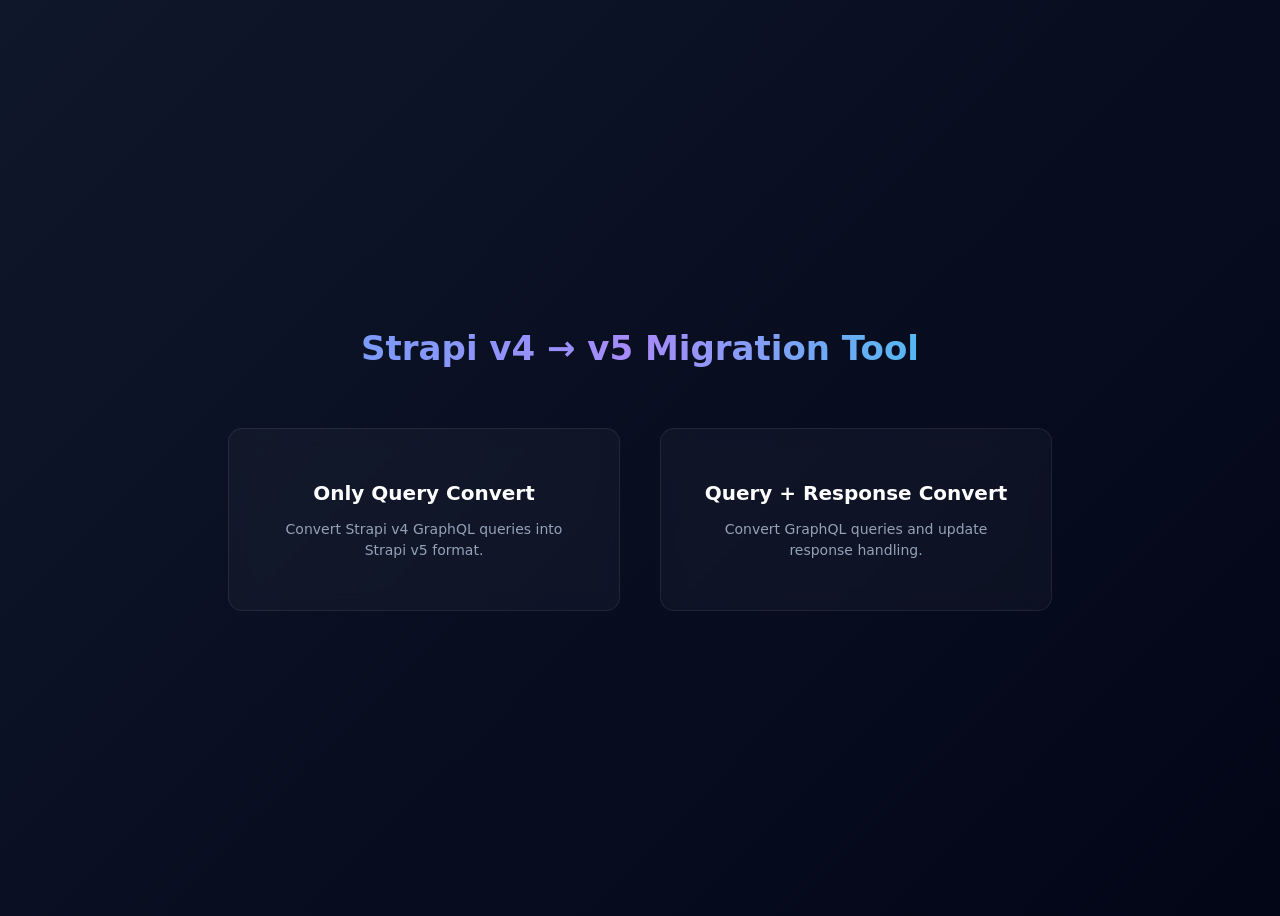
==== commit eddfb50c: "Update stylesheet link to absolute path" ====
--- a/index.html
+++ b/index.html
@@ -3,7 +3,7 @@
 <head>
 <meta charset="UTF-8">
 <title>Strapi v4 → v5 Migration Tool</title>
-<link rel="stylesheet" href="styles.css">
+<link rel="stylesheet" href="/styles.css">
 </head>
 
 <body>
--- a/styles.css
+++ b/styles.css
@@ -0,0 +1,82 @@
+```css
+*{
+margin:0;
+padding:0;
+box-sizing:border-box;
+}
+
+body{
+height:100vh;
+font-family:system-ui, -apple-system, sans-serif;
+background:linear-gradient(135deg,#0f172a,#020617);
+display:flex;
+justify-content:center;
+align-items:center;
+color:white;
+}
+
+.wrapper{
+text-align:center;
+width:100%;
+max-width:900px;
+}
+
+.title{
+font-size:34px;
+margin-bottom:60px;
+background:linear-gradient(90deg,#60a5fa,#a78bfa,#22d3ee);
+-webkit-background-clip:text;
+color:transparent;
+}
+
+.cards{
+display:flex;
+justify-content:center;
+gap:40px;
+flex-wrap:wrap;
+}
+
+.card{
+width:320px;
+padding:35px;
+border-radius:14px;
+text-decoration:none;
+color:white;
+background:rgba(255,255,255,0.03);
+border:1px solid rgba(255,255,255,0.08);
+backdrop-filter:blur(10px);
+transition:all .25s ease;
+position:relative;
+overflow:hidden;
+}
+
+.card:before{
+content:"";
+position:absolute;
+inset:0;
+background:linear-gradient(120deg,#60a5fa,#a78bfa,#22d3ee);
+opacity:0;
+transition:opacity .25s;
+}
+
+.card:hover:before{
+opacity:.08;
+}
+
+.card:hover{
+transform:translateY(-8px) scale(1.02);
+border-color:rgba(255,255,255,0.2);
+box-shadow:0 20px 50px rgba(0,0,0,.5);
+}
+
+.card h2{
+font-size:20px;
+margin-bottom:12px;
+}
+
+.card p{
+font-size:14px;
+color:#94a3b8;
+line-height:1.5;
+}
+```
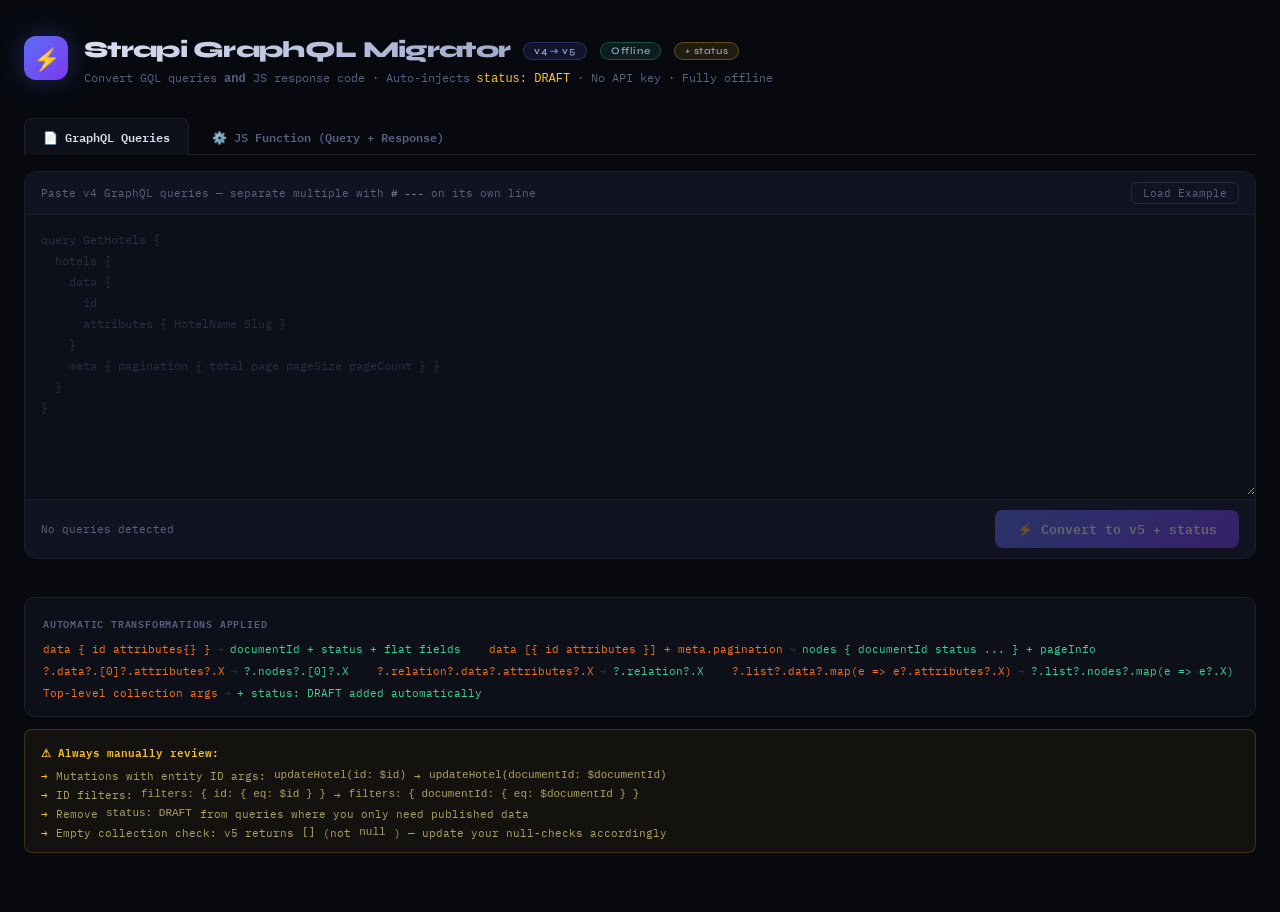
==== commit 0f4aaec1: "Update print statement from 'Hello' to 'Goodbye'" ====
--- a/index.html
+++ b/index.html
@@ -1,32 +1,735 @@
 <!DOCTYPE html>
 <html lang="en">
 <head>
-<meta charset="UTF-8">
-<title>Strapi v4 → v5 Migration Tool</title>
-<link rel="stylesheet" href="/styles.css">
+<meta charset="UTF-8"/>
+<meta name="viewport" content="width=device-width, initial-scale=1.0"/>
+<title>Strapi GraphQL Migrator — v4 → v5</title>
+<link rel="preconnect" href="https://fonts.googleapis.com">
+<link href="https://fonts.googleapis.com/css2?family=IBM+Plex+Mono:wght@400;500;600&family=Syne:wght@700;800&display=swap" rel="stylesheet">
+<style>
+*,*::before,*::after{box-sizing:border-box;margin:0;padding:0}
+:root{
+  --bg:#07090f;--s1:#0d1018;--s2:#111420;--b1:#1c1f2e;--b2:#252840;
+  --tx:#d8dff0;--mt:#5a6080;--dm:#2a2d40;
+  --ac:#5b6ef5;--ac2:#7c3aed;
+  --green:#34d399;--red:#f87171;--yellow:#fbbf24;--blue:#60a5fa;
+  --mono:'IBM Plex Mono',monospace;--display:'Syne',sans-serif;
+}
+html{scroll-behavior:smooth}
+body{background:var(--bg);color:var(--tx);font-family:var(--mono);font-size:13px;min-height:100vh;padding:36px 24px 60px}
+::-webkit-scrollbar{width:5px;height:5px}
+::-webkit-scrollbar-track{background:transparent}
+::-webkit-scrollbar-thumb{background:var(--dm);border-radius:3px}
+.wrap{max-width:1240px;margin:0 auto}
+/* header */
+.hdr{display:flex;align-items:flex-start;gap:16px;margin-bottom:28px}
+.logo{width:44px;height:44px;flex-shrink:0;border-radius:12px;background:linear-gradient(135deg,var(--ac),var(--ac2));display:flex;align-items:center;justify-content:center;font-size:22px;box-shadow:0 0 28px rgba(91,110,245,.3)}
+.hdr h1{font-family:var(--display);font-size:23px;font-weight:800;letter-spacing:-.03em;background:linear-gradient(90deg,#d8dff0,#7c8ab8);-webkit-background-clip:text;-webkit-text-fill-color:transparent;margin-bottom:5px}
+.badge{display:inline-flex;align-items:center;background:rgba(91,110,245,.12);border:1px solid rgba(91,110,245,.3);border-radius:20px;padding:2px 10px;font-size:10px;color:var(--ac);font-weight:600;letter-spacing:.06em;margin-left:7px;vertical-align:middle}
+.badge.green{background:rgba(52,211,153,.1);border-color:rgba(52,211,153,.3);color:var(--green)}
+.badge.yellow{background:rgba(251,191,36,.1);border-color:rgba(251,191,36,.3);color:var(--yellow)}
+.hdr p{font-size:12px;color:var(--mt);line-height:1.7}
+/* tabs */
+.tabs{display:flex;gap:4px;margin-bottom:0;border-bottom:1px solid var(--b1);padding-bottom:0}
+.tab{padding:8px 18px;border-radius:8px 8px 0 0;font-size:12px;font-family:var(--mono);font-weight:600;cursor:pointer;border:1px solid transparent;border-bottom:none;color:var(--mt);background:transparent;transition:all .15s;position:relative;bottom:-1px}
+.tab.active{background:var(--s1);border-color:var(--b1);border-bottom-color:var(--s1);color:var(--tx)}
+.tab:hover:not(.active){color:var(--tx)}
+.tab-content{padding-top:16px}
+/* panels */
+.panel{background:var(--s1);border:1px solid var(--b1);border-radius:12px;overflow:hidden;margin-bottom:14px}
+.phead{background:var(--s2);border-bottom:1px solid var(--b1);padding:10px 16px;display:flex;align-items:center;justify-content:space-between;gap:8px;flex-wrap:wrap}
+.phead-lbl{font-size:11px;color:var(--mt)}
+.pfoot{background:var(--s2);border-top:1px solid var(--b1);padding:10px 16px;display:flex;align-items:center;justify-content:space-between;flex-wrap:wrap;gap:8px}
+textarea.ci{width:100%;background:transparent;border:none;padding:14px 16px;color:#8a98c4;font-family:var(--mono);font-size:12px;line-height:1.75;resize:vertical;outline:none}
+textarea.ci::placeholder{color:var(--dm)}
+/* buttons */
+.btn-primary{background:linear-gradient(135deg,var(--ac),var(--ac2));border:none;border-radius:8px;padding:8px 22px;color:#fff;font-family:var(--mono);font-weight:600;font-size:13px;cursor:pointer;transition:opacity .2s,transform .1s;display:flex;align-items:center;gap:7px}
+.btn-primary:hover:not(:disabled){opacity:.88;transform:translateY(-1px)}
+.btn-primary:disabled{opacity:.35;cursor:not-allowed;transform:none}
+.btn-ghost{background:transparent;border:1px solid var(--b2);border-radius:6px;padding:3px 11px;color:var(--mt);font-family:var(--mono);font-size:11px;cursor:pointer;transition:all .15s}
+.btn-ghost:hover{border-color:var(--ac);color:var(--ac)}
+.btn-copy{background:transparent;border:1px solid var(--b2);border-radius:5px;padding:3px 10px;color:var(--mt);font-family:var(--mono);font-size:10px;cursor:pointer;display:flex;align-items:center;gap:4px;transition:all .15s}
+.btn-copy:hover,.btn-copy.ok{border-color:var(--green);color:var(--green)}
+.btn-copyall{background:var(--s2);border:1px solid var(--b2);border-radius:6px;padding:4px 13px;color:var(--mt);font-family:var(--mono);font-size:11px;cursor:pointer;display:flex;align-items:center;gap:5px;transition:all .15s}
+.btn-copyall:hover,.btn-copyall.ok{border-color:var(--green);color:var(--green)}
+/* progress */
+#progwrap{margin-bottom:16px;display:none}
+.prog-info{display:flex;justify-content:space-between;align-items:center;margin-bottom:7px}
+#progtrack{height:3px;background:var(--dm);border-radius:2px;overflow:hidden}
+#progbar{height:100%;width:0%;background:linear-gradient(90deg,var(--ac),var(--ac2));border-radius:2px;transition:width .25s ease}
+#progbar.done{background:var(--green)}
+/* cards */
+#gql-results{display:flex;flex-direction:column;gap:12px}
+.card{background:var(--s1);border:1px solid var(--b1);border-radius:10px;overflow:hidden;animation:fi .2s ease}
+@keyframes fi{from{opacity:0;transform:translateY(5px)}to{opacity:1;transform:none}}
+.card.done{border-color:#1a3326}.card.err{border-color:#3a1a1a}
+.chead{background:var(--s2);border-bottom:1px solid var(--b1);padding:9px 14px;display:flex;align-items:center;justify-content:space-between;flex-wrap:wrap;gap:6px}
+.card.done .chead{background:#0b1e16}.card.err .chead{background:#1e0b0b}
+.ctitle{display:flex;align-items:center;gap:9px}
+.cname{font-size:12px;color:var(--tx);font-weight:600}
+.cbody{display:grid;grid-template-columns:1fr 1fr}
+.cpane{padding:12px 14px}
+.cpane:first-child{border-right:1px solid var(--b1)}
+.plbl{font-size:9px;font-weight:700;letter-spacing:.1em;margin-bottom:8px}
+.plbl-v4{color:var(--red)}.plbl-v5{color:var(--green)}
+.cpane pre{margin:0;font-family:var(--mono);font-size:11.5px;line-height:1.7;white-space:pre-wrap;word-break:break-word}
+.pane-v4 pre{color:#7a8ab0}.pane-v5 pre{color:#86efac}
+.warn-tag{font-size:10px;background:rgba(251,191,36,.1);border:1px solid rgba(251,191,36,.3);border-radius:4px;padding:2px 7px;color:var(--yellow)}
+/* js output */
+.js-grid{display:grid;grid-template-columns:1fr 1fr;gap:12px;margin-bottom:14px}
+.jspanel{background:var(--s1);border:1px solid var(--b1);border-radius:10px;overflow:hidden}
+.jspanel.done{border-color:#1a3326}.jspanel.err{border-color:#3a1a1a}
+.jspanel-head{background:var(--s2);border-bottom:1px solid var(--b1);padding:9px 14px;display:flex;justify-content:space-between;align-items:center}
+.jspanel pre{padding:14px;font-family:var(--mono);font-size:11.5px;line-height:1.7;white-space:pre-wrap;word-break:break-word;max-height:520px;overflow-y:auto;color:#7a8ab0}
+.jspanel.done pre{color:#86efac}
+/* legend */
+.legend{margin-top:24px;background:var(--s1);border:1px solid var(--b1);border-radius:10px;padding:16px 18px}
+.leg-title{font-size:10px;color:var(--mt);font-weight:600;letter-spacing:.08em;margin-bottom:10px}
+.leg-grid{display:flex;flex-wrap:wrap;gap:8px 28px}
+.leg-item{font-size:11px;display:flex;align-items:center;gap:6px}
+.v4k{color:#f97316}.v5k{color:var(--green)}.arr{color:var(--dm)}
+.manual{margin-top:12px;background:rgba(251,191,36,.05);border:1px solid rgba(251,191,36,.2);border-radius:8px;padding:12px 16px}
+.manual-title{font-size:11px;color:var(--yellow);font-weight:600;margin-bottom:8px}
+.manual ul{list-style:none;display:flex;flex-direction:column;gap:5px}
+.manual li{font-size:11px;color:#b0a060;display:flex;gap:8px}
+.manual li::before{content:'→';color:var(--yellow);flex-shrink:0}
+.hidden{display:none!important}
+.lbl{font-size:11px;color:var(--mt)}
+@media(max-width:700px){.cbody,.js-grid{grid-template-columns:1fr}.cpane:first-child{border-right:none;border-bottom:1px solid var(--b1)}body{padding:20px 12px 40px}}
+</style>
 </head>
-
 <body>
-
-<div class="wrapper">
-
-<h1 class="title">Strapi v4 → v5 Migration Tool</h1>
-
-<div class="cards">
-
-<a href="query-convert.html" class="card">
-<h2>Only Query Convert</h2>
-<p>Convert Strapi v4 GraphQL queries into Strapi v5 format.</p>
-</a>
-
-<a href="query-response-convert.html" class="card">
-<h2>Query + Response Convert</h2>
-<p>Convert GraphQL queries and update response handling.</p>
-</a>
-
+<div class="wrap">
+
+<div class="hdr">
+  <div class="logo">⚡</div>
+  <div>
+    <h1>Strapi GraphQL Migrator
+      <span class="badge">v4 → v5</span>
+      <span class="badge green">Offline</span>
+      <span class="badge yellow">+ status</span>
+    </h1>
+    <p>Convert GQL queries <b>and</b> JS response code · Auto-injects <code style="color:#fbbf24">status: DRAFT</code> · No API key · Fully offline</p>
+  </div>
 </div>
 
+<div class="tabs">
+  <button class="tab active" onclick="switchTab('gql')">📄 GraphQL Queries</button>
+  <button class="tab" onclick="switchTab('js')">⚙️ JS Function (Query + Response)</button>
 </div>
 
+<!-- TAB GQL -->
+<div id="tab-gql" class="tab-content">
+  <div class="panel">
+    <div class="phead">
+      <span class="phead-lbl">Paste v4 GraphQL queries — separate multiple with <code style="color:#94a3b8"># ---</code> on its own line</span>
+      <button class="btn-ghost" onclick="loadGQLEx()">Load Example</button>
+    </div>
+    <textarea class="ci" id="gql-inp" rows="12" oninput="updateGQLCount()"
+      placeholder="query GetHotels {&#10;  hotels {&#10;    data {&#10;      id&#10;      attributes { HotelName Slug }&#10;    }&#10;    meta { pagination { total page pageSize pageCount } }&#10;  }&#10;}"></textarea>
+    <div class="pfoot">
+      <span class="lbl" id="gql-count">No queries detected</span>
+      <button class="btn-primary" id="gql-btn" onclick="convertAllGQL()" disabled>⚡ Convert to v5 + status</button>
+    </div>
+  </div>
+  <div id="progwrap">
+    <div class="prog-info">
+      <span class="lbl" id="proglbl">Converting...</span>
+      <button class="btn-copyall" id="copyallbtn" onclick="copyAllGQL()" style="display:none">
+        <svg width="12" height="12" viewBox="0 0 24 24" fill="none" stroke="currentColor" stroke-width="2"><rect x="9" y="9" width="13" height="13" rx="2"/><path d="M5 15H4a2 2 0 0 1-2-2V4a2 2 0 0 1 2-2h9a2 2 0 0 1 2 2v1"/></svg>
+        Copy All v5
+      </button>
+    </div>
+    <div id="progtrack"><div id="progbar"></div></div>
+  </div>
+  <div id="gql-results"></div>
+</div>
+
+<!-- TAB JS -->
+<div id="tab-js" class="tab-content hidden">
+  <div class="panel">
+    <div class="phead">
+      <span class="phead-lbl">Paste your full JS/TS function — with <code style="color:#94a3b8">gql`...`</code> query <b>and</b> <code style="color:#94a3b8">.then()</code> response mapping</span>
+      <button class="btn-ghost" onclick="loadJSEx()">Load Example (from your file)</button>
+    </div>
+    <textarea class="ci" id="js-inp" rows="18" oninput="updateJSBtn()"
+      placeholder="export const getHotelDetails = async (hotelId) => {&#10;  return await client.query({&#10;    query: gql`...`,&#10;  }).then((res) => {&#10;    return res?.data?.hotels?.data ? { ... } : null;&#10;  });&#10;};"></textarea>
+    <div class="pfoot">
+      <span class="lbl" id="js-lbl">Paste a JS function above</span>
+      <button class="btn-primary" id="js-btn" onclick="doConvertJS()" disabled>⚡ Convert Query + Response</button>
+    </div>
+  </div>
+  <div id="js-out"></div>
+</div>
+
+<!-- legend -->
+<div class="legend">
+  <div class="leg-title">AUTOMATIC TRANSFORMATIONS APPLIED</div>
+  <div class="leg-grid">
+    <div class="leg-item"><span class="v4k">data { id attributes{} }</span><span class="arr">→</span><span class="v5k">documentId + status + flat fields</span></div>
+    <div class="leg-item"><span class="v4k">data [{ id attributes }] + meta.pagination</span><span class="arr">→</span><span class="v5k">nodes { documentId status ... } + pageInfo</span></div>
+    <div class="leg-item"><span class="v4k">?.data?.[0]?.attributes?.X</span><span class="arr">→</span><span class="v5k">?.nodes?.[0]?.X</span></div>
+    <div class="leg-item"><span class="v4k">?.relation?.data?.attributes?.X</span><span class="arr">→</span><span class="v5k">?.relation?.X</span></div>
+    <div class="leg-item"><span class="v4k">?.list?.data?.map(e => e?.attributes?.X)</span><span class="arr">→</span><span class="v5k">?.list?.nodes?.map(e => e?.X)</span></div>
+    <div class="leg-item"><span class="v4k">Top-level collection args</span><span class="arr">→</span><span class="v5k">+ status: DRAFT added automatically</span></div>
+  </div>
+</div>
+<div class="manual">
+  <div class="manual-title">⚠ Always manually review:</div>
+  <ul>
+    <li>Mutations with entity ID args: <code>updateHotel(id: $id)</code> → <code>updateHotel(documentId: $documentId)</code></li>
+    <li>ID filters: <code>filters: { id: { eq: $id } }</code> → <code>filters: { documentId: { eq: $documentId } }</code></li>
+    <li>Remove <code>status: DRAFT</code> from queries where you only need published data</li>
+    <li>Empty collection check: v5 returns <code>[]</code> (not <code>null</code>) — update your null-checks accordingly</li>
+  </ul>
+</div>
+
+</div>
+
+<script>
+// ════════════════════════════════════════════════════════
+//  TOKENIZER
+// ════════════════════════════════════════════════════════
+function tokenize(src) {
+  const T=[];let i=0;
+  while(i<src.length){
+    if(/[ \t\r]/.test(src[i])){let s='';while(i<src.length&&/[ \t\r]/.test(src[i]))s+=src[i++];T.push({t:'ws',v:s});continue;}
+    if(src[i]==='\n'){T.push({t:'nl',v:'\n'});i++;continue;}
+    if(src[i]==='#'){let s='';while(i<src.length&&src[i]!=='\n')s+=src[i++];T.push({t:'cmt',v:s});continue;}
+    if(src.slice(i,i+3)==='"""'){let s='"""';i+=3;while(i<src.length&&src.slice(i,i+3)!=='"""'){if(src[i]==='\\')s+=src[i++];s+=src[i++];}s+='"""';i+=3;T.push({t:'str',v:s});continue;}
+    if(src[i]==='"'){let s='"';i++;while(i<src.length&&src[i]!=='"'){if(src[i]==='\\')s+=src[i++];s+=src[i++];}s+='"';i++;T.push({t:'str',v:s});continue;}
+    if(src.slice(i,i+3)==='...'){T.push({t:'...',v:'...'});i+=3;continue;}
+    if('{}():[]=!|@$,'.includes(src[i])){T.push({t:src[i],v:src[i]});i++;continue;}
+    if(/[a-zA-Z_]/.test(src[i])){let s='';while(i<src.length&&/[a-zA-Z_0-9]/.test(src[i]))s+=src[i++];T.push({t:'name',v:s});continue;}
+    if(/[-0-9]/.test(src[i])){let s='';while(i<src.length&&/[-0-9.eE+]/.test(src[i]))s+=src[i++];T.push({t:'num',v:s});continue;}
+    T.push({t:'unk',v:src[i++]});
+  }
+  return T;
+}
+
+// ════════════════════════════════════════════════════════
+//  PARSER
+// ════════════════════════════════════════════════════════
+function parse(toks){
+  let pos=0;
+  const SK=new Set(['ws','nl','cmt',',']);
+  const sk=()=>{while(pos<toks.length&&SK.has(toks[pos].t))pos++;};
+  const pk=()=>{let i=pos;while(i<toks.length&&SK.has(toks[i].t))i++;return toks[i]||null;};
+  const nx=()=>{sk();return toks[pos++];};
+  const ex=(t)=>{sk();if(!toks[pos]||toks[pos].t!==t)throw new Error(`Expected '${t}' at ${pos}, got '${toks[pos]?.t}'`);return toks[pos++];};
+  const nm=()=>{sk();if(toks[pos]?.t==='name')return toks[pos++].v;throw new Error(`Expected name at ${pos}`);};
+
+  function doc(){const defs=[];while(true){sk();if(pos>=toks.length)break;defs.push(def());}return{kind:'Doc',defs};}
+  function def(){sk();const p=pk();if(!p)throw new Error('EOF');return(p.t==='name'&&p.v==='fragment')?frag():op();}
+  function op(){sk();let o='query',n=null,v=[],d=[];if(pk()?.t==='name'&&['query','mutation','subscription'].includes(pk().v)){o=nm();if(pk()?.t==='name')n=nm();if(pk()?.t==='(')v=vdefs();d=dirs();}return{kind:'Op',op:o,name:n,vars:v,dirs:d,ss:ss()};}
+  function frag(){nm();const n=nm();nm();const on=nm();return{kind:'Frag',name:n,on,dirs:dirs(),ss:ss()};}
+  function vdefs(){ex('(');const v=[];while(pk()?.t!==')')v.push(vdef());ex(')');return v;}
+  function vdef(){ex('$');const n=nm();ex(':');const t=typ();let df=null;if(pk()?.t==='='){nx();df=val();}return{kind:'VarDef',name:n,type:t,def:df,dirs:dirs()};}
+  function typ(){sk();let t;if(pk()?.t==='['){nx();const i=typ();ex(']');t={kind:'List',t:i};}else t={kind:'Named',name:nm()};if(pk()?.t==='!'){nx();t={kind:'NonNull',t};}return t;}
+  function val(){sk();const p=pk();if(!p)throw new Error('Expected value');
+    if(p.t==='$'){nx();return{kind:'Var',name:nm()};}
+    if(p.t==='num'){nx();return{kind:'Num',v:p.v};}
+    if(p.t==='str'){nx();return{kind:'Str',v:p.v};}
+    if(p.t==='name'){if(['true','false'].includes(p.v)){nx();return{kind:'Bool',v:p.v==='true'};}if(p.v==='null'){nx();return{kind:'Null'};}nx();return{kind:'Enum',v:p.v};}
+    if(p.t==='['){nx();const vs=[];while(pk()?.t!==']')vs.push(val());ex(']');return{kind:'List',vals:vs};}
+    if(p.t==='{'){nx();const fs=[];while(pk()?.t!=='}'){const n=nm();ex(':');const v=val();fs.push({n,v});}ex('}');return{kind:'Obj',fields:fs};}
+    throw new Error(`Unexpected value '${p.t}' '${p.v}'`);
+  }
+  function dirs(){const d=[];while(pk()?.t==='@'){nx();const n=nm();let a=[];if(pk()?.t==='(')a=args();d.push({name:n,args:a});}return d;}
+  function args(){ex('(');const a=[];while(pk()?.t!==')'){const n=nm();ex(':');const v=val();a.push({n,v});}ex(')');return a;}
+  function ss(){sk();ex('{');const s=[];while(true){sk();if(!pk()||pk().t==='}')break;s.push(sel());}ex('}');return{kind:'SS',sels:s};}
+  function sel(){sk();
+    if(pk()?.t==='...'){nx();
+      if(pk()?.t==='name'&&pk().v==='on'){nm();const on=nm();return{kind:'Inline',on,dirs:dirs(),ss:ss()};}
+      if(pk()?.t==='@'){return{kind:'Inline',on:null,dirs:dirs(),ss:ss()};}
+      const n=nm();return{kind:'Spread',name:n,dirs:dirs()};
+    }
+    return fld();
+  }
+  function fld(){sk();let al=null,n=nm();if(pk()?.t===':'){nx();al=n;n=nm();}let a=[];if(pk()?.t==='(')a=args();const d=dirs();let s=null;if(pk()?.t==='{')s=ss();return{kind:'Field',alias:al,name:n,args:a,dirs:d,ss:s};}
+  return doc();
+}
+
+// ════════════════════════════════════════════════════════
+//  TRANSFORMER  — v4 → v5, injects status field + status:DRAFT arg
+// ════════════════════════════════════════════════════════
+const STATUS_FIELD = {kind:'Field',alias:null,name:'status',args:[],dirs:[],ss:null};
+const DOC_ID_FIELD = {kind:'Field',alias:null,name:'documentId',args:[],dirs:[],ss:null};
+
+function isDW(f){return f.ss&&f.ss.sels.some(s=>s.kind==='Field'&&s.name==='attributes');}
+
+function txDoc(d){return{...d,defs:d.defs.map(txDef)};}
+function txDef(d){
+  if(d.kind==='Op'||d.kind==='Frag') return{...d,ss:txSS(d.ss,d.kind==='Op')};
+  return d;
+}
+function txSS(ss,top=false){if(!ss)return null;return{...ss,sels:txSels(ss.sels,top)};}
+
+function txSels(sels,top=false){
+  const isCol=sels.some(s=>s.kind==='Field'&&s.name==='meta'&&s.ss?.sels?.some(ss=>ss.kind==='Field'&&ss.name==='pagination'));
+  const out=[];
+  for(const sel of sels){
+    if(sel.kind==='Spread'){out.push(sel);continue;}
+    if(sel.kind==='Inline'){out.push({...sel,ss:txSS(sel.ss)});continue;}
+
+    // data wrapper
+    if(sel.name==='data'&&isDW(sel)){
+      const inner=sel.ss.sels;
+      const af=inner.find(s=>s.kind==='Field'&&s.name==='attributes');
+      const rest=inner.filter(s=>s.kind==='Field'&&s.name!=='attributes'&&s.name!=='id');
+      if(isCol){
+        const ni=[DOC_ID_FIELD, STATUS_FIELD];
+        if(af?.ss) ni.push(...txSels(af.ss.sels));
+        ni.push(...rest.map(txF));
+        out.push({kind:'Field',alias:sel.alias,name:'nodes',args:[],dirs:sel.dirs,ss:{kind:'SS',sels:ni}});
+      } else {
+        out.push(DOC_ID_FIELD, STATUS_FIELD);
+        if(af?.ss) out.push(...txSels(af.ss.sels));
+        out.push(...rest.map(txF));
+      }
+      continue;
+    }
+    // meta.pagination → pageInfo
+    if(sel.name==='meta'&&sel.ss){
+      const pg=sel.ss.sels.find(s=>s.kind==='Field'&&s.name==='pagination');
+      if(pg){out.push({kind:'Field',alias:null,name:'pageInfo',args:[],dirs:sel.dirs,ss:{kind:'SS',sels:pg.ss?txSels(pg.ss.sels):[]}});continue;}
+    }
+    // top-level collection: add status:DRAFT arg
+    if(top&&sel.kind==='Field'&&sel.ss){
+      const hasW=sel.ss.sels.some(s=>s.kind==='Field'&&s.name==='data'&&isDW(s));
+      if(hasW){
+        const na=[...(sel.args||[])];
+        if(!na.some(a=>a.n==='status')) na.push({n:'status',v:{kind:'Enum',v:'DRAFT'}});
+        out.push(txF({...sel,args:na}));
+        continue;
+      }
+    }
+    out.push(txF(sel));
+  }
+  return out;
+}
+function txF(f){return{...f,ss:f.ss?txSS(f.ss):null};}
+
+// ════════════════════════════════════════════════════════
+//  PRINTER
+// ════════════════════════════════════════════════════════
+function printDoc(doc){return doc.defs.map(d=>printDef(d,0)).join('\n\n');}
+function printDef(d,ind){
+  if(d.kind==='Op'){
+    let s='';const hdr=d.name||d.vars?.length||d.op!=='query'||d.dirs?.length;
+    if(hdr){s+=d.op;if(d.name)s+=' '+d.name;if(d.vars?.length)s+='('+d.vars.map(pVD).join(', ')+')';if(d.dirs?.length)s+=' '+d.dirs.map(pD).join(' ');s+=' ';}
+    return s+pSS(d.ss,ind);
+  }
+  if(d.kind==='Frag'){let s=`fragment ${d.name} on ${d.on}`;if(d.dirs?.length)s+=' '+d.dirs.map(pD).join(' ');return s+' '+pSS(d.ss,ind);}
+  return'';
+}
+function pSS(ss,ind){
+  if(!ss||!ss.sels.length)return'{}';
+  const I='  '.repeat(ind),I1='  '.repeat(ind+1);
+  return'{\n'+ss.sels.map(s=>I1+pSel(s,ind+1)).join('\n')+'\n'+I+'}';
+}
+function pSel(s,ind){
+  if(s.kind==='Spread'){let r=`...${s.name}`;if(s.dirs?.length)r+=' '+s.dirs.map(pD).join(' ');return r;}
+  if(s.kind==='Inline'){let r='...';if(s.on)r+=` on ${s.on}`;if(s.dirs?.length)r+=' '+s.dirs.map(pD).join(' ');return r+' '+pSS(s.ss,ind);}
+  let r='';if(s.alias)r+=s.alias+': ';r+=s.name;
+  if(s.args?.length)r+='('+s.args.map(a=>a.n+': '+pV(a.v)).join(', ')+')';
+  if(s.dirs?.length)r+=' '+s.dirs.map(pD).join(' ');
+  if(s.ss)r+=' '+pSS(s.ss,ind);
+  return r;
+}
+function pVD(v){let s=`$${v.name}: ${pT(v.type)}`;if(v.def)s+=' = '+pV(v.def);if(v.dirs?.length)s+=' '+v.dirs.map(pD).join(' ');return s;}
+function pT(t){if(t.kind==='NonNull')return pT(t.t)+'!';if(t.kind==='List')return'['+pT(t.t)+']';return t.name;}
+function pV(v){
+  if(!v)return'';if(v.kind==='Var')return'$'+v.name;if(v.kind==='Num')return v.v;
+  if(v.kind==='Str')return v.v;if(v.kind==='Bool')return v.v?'true':'false';
+  if(v.kind==='Null')return'null';if(v.kind==='Enum')return v.v;
+  if(v.kind==='List')return'['+v.vals.map(pV).join(', ')+']';
+  if(v.kind==='Obj')return'{'+v.fields.map(f=>f.n+': '+pV(f.v)).join(', ')+'}';
+  return'';
+}
+function pD(d){let s='@'+d.name;if(d.args?.length)s+='('+d.args.map(a=>a.n+': '+pV(a.v)).join(', ')+')';return s;}
+
+// ════════════════════════════════════════════════════════
+//  TEMPLATE LITERAL PREPROCESSING  (handles ${var} in gql)
+// ════════════════════════════════════════════════════════
+function preGQL(g){const ph=[];const out=g.replace(/\$\{([^}]*)\}/g,(_,c)=>{ph.push(c);return`"__PH${ph.length-1}__"`;});return{out,ph};}
+function postGQL(g,ph){return g.replace(/"__PH(\d+)__"/g,(_,i)=>`\${${ph[i]}}`);}
+
+// ════════════════════════════════════════════════════════
+//  MAIN GQL CONVERT
+// ════════════════════════════════════════════════════════
+function convertGQL(input){
+  try{
+    const{out,ph}=preGQL(input);
+    const raw=printDoc(txDoc(parse(tokenize(out))));
+    const output=postGQL(raw,ph);
+    const changed=output.trim()!==input.trim();
+    const warnings=[];
+    if(/\bid\s*:/i.test(input)&&/\b(update|delete)\b/i.test(input))
+      warnings.push('Check mutation ID arg: id → documentId');
+    return{ok:true,output,changed,warnings};
+  }catch(e){return{ok:false,error:e.message};}
+}
+
+// ════════════════════════════════════════════════════════
+//  JS RESPONSE TRANSFORMER
+// ════════════════════════════════════════════════════════
+function txResponse(code, col){
+  let s=code;
+  s=s.replace(/\?\.data\?\.\[(\d+)\]\?\.attributes\?\./g,'?.nodes?.[$1]?.'); // indexed collection
+  s=s.replace(/\?\.data\?\.attributes\?\./g,'?.');                            // single relation
+  s=s.replace(/\?\.data\?\.map\(/g,'?.nodes?.map(');                          // list map
+  s=s.replace(/\?\.data\?\.length/g,'?.nodes?.length');                       // length check
+  s=s.replace(/\?\.attributes\?\./g,'?.');                                    // callback attributes
+  s=s.replace(/(?<!res)\?\.data\b/g,'?.nodes');                               // remaining .data
+  if(col){
+    const sx=`res?.data?.${col}?.nodes?.[0]?.status`;
+    s=s.replace(/return\s*\{(\s*)/,`return {$1status: ${sx},\n            `);
+  }
+  return s;
+}
+
+function getColName(gql){return(gql.match(/(?:query|mutation)\s*\w*[^{]*\{[\s\n]*(\w+)/)||[])[1]||null;}
+
+// ════════════════════════════════════════════════════════
+//  JS FUNCTION CONVERTER
+// ════════════════════════════════════════════════════════
+function convertJSFn(jsCode){
+  const gqlRe=/gql`([\s\S]*?)`/;
+  const gm=jsCode.match(gqlRe);
+  if(!gm) return{ok:true,output:txResponse(jsCode,null),gql:null,col:null};
+
+  const origGQL=gm[1].trim();
+  const gr=convertGQL(origGQL);
+  const newGQL=gr.ok?gr.output:origGQL;
+  const col=getColName(origGQL);
+
+  // Re-indent
+  const indM=gm[1].match(/^(\s*)/);
+  const ind=indM?indM[1]:'        ';
+  const indented=newGQL.split('\n').map((l,i)=>i===0?l:ind+l).join('\n');
+
+  let out=jsCode.replace(gqlRe,`gql\`\n${ind}${indented}\n      \``);
+  out=txResponse(out,col);
+
+  return{ok:true,output:out,gql:newGQL,gqlOk:gr.ok,col,warnings:gr.warnings||[]};
+}
+
+// ════════════════════════════════════════════════════════
+//  UI UTILS
+// ════════════════════════════════════════════════════════
+function esc(s){return s.replace(/&/g,'&amp;').replace(/</g,'&lt;').replace(/>/g,'&gt;');}
+const ICOPY=`<svg width="11" height="11" viewBox="0 0 24 24" fill="none" stroke="currentColor" stroke-width="2"><rect x="9" y="9" width="13" height="13" rx="2"/><path d="M5 15H4a2 2 0 0 1-2-2V4a2 2 0 0 1 2-2h9a2 2 0 0 1 2 2v1"/></svg>`;
+
+function doCopy(id,text){
+  navigator.clipboard.writeText(text);
+  const b=document.getElementById(id);if(!b)return;
+  const o=b.innerHTML;b.textContent='✓ Copied!';b.classList.add('ok');
+  setTimeout(()=>{b.innerHTML=o;b.classList.remove('ok');},1500);
+}
+
+// ════════════════════════════════════════════════════════
+//  TAB SWITCH
+// ════════════════════════════════════════════════════════
+function switchTab(t){
+  document.querySelectorAll('.tab').forEach((el,i)=>el.classList.toggle('active',['gql','js'][i]===t));
+  document.getElementById('tab-gql').classList.toggle('hidden',t!=='gql');
+  document.getElementById('tab-js').classList.toggle('hidden',t!=='js');
+}
+
+// ════════════════════════════════════════════════════════
+//  GQL TAB
+// ════════════════════════════════════════════════════════
+let gSt={items:[],done:0};
+function splitQ(r){return r.split(/\n# ---\n|^# ---\n/m).map(q=>q.trim()).filter(Boolean);}
+function opName(q){return(q.match(/(?:query|mutation|subscription|fragment)\s+(\w+)/)||[])[1]||null;}
+function updateGQLCount(){
+  const r=document.getElementById('gql-inp').value.trim();
+  const n=r?splitQ(r).length:0;
+  document.getElementById('gql-count').textContent=n===0?'No queries detected':`${n} quer${n===1?'y':'ies'} detected`;
+  document.getElementById('gql-btn').disabled=n===0;
+}
+function gCardHTML(i){
+  const r=gSt.items[i];
+  const name=opName(r.v4)||`Query ${i+1}`;
+  const ok=r.ok;
+  const sc=ok===true?'var(--green)':ok===false?'var(--red)':'var(--mt)';
+  const icon=ok===true?'✓':ok===false?'✗':'○';
+  const cls=ok===true?'done':ok===false?'err':'';
+  const wt=(r.warnings||[]).map(w=>`<span class="warn-tag">⚠ ${esc(w)}</span>`).join(' ');
+  const preId=`gp${i}`;
+  const btnId=`gb${i}`;
+  let v5html='';
+  if(ok===true){
+    v5html=`<div class="plbl plbl-v5">STRAPI v5 <span style="color:var(--yellow);font-size:9px">+ status: DRAFT</span></div><pre id="${preId}">${esc(r.output)}</pre>`;
+  } else if(ok===false){
+    v5html=`<div class="plbl plbl-v5">STRAPI v5</div><div style="color:var(--red);font-size:11px;padding-top:4px">✗ ${esc(r.error||'Parse error')}</div>`;
+  }
+  const cb=ok===true?`<button class="btn-copy" id="${btnId}" onclick="doCopy('${btnId}',document.getElementById('${preId}').textContent)">${ICOPY} Copy v5</button>`:'';
+  return `<div class="card ${cls}" id="gc${i}">
+  <div class="chead"><div class="ctitle"><span style="color:${sc}">${icon}</span><span class="cname">${esc(name)}</span>${wt}</div>${cb}</div>
+  <div class="cbody">
+    <div class="cpane pane-v4"><div class="plbl plbl-v4">STRAPI v4</div><pre>${esc(r.v4)}</pre></div>
+    <div class="cpane pane-v5">${v5html}</div>
+  </div>
+</div>`;
+}
+function refreshGCard(i){const el=document.getElementById(`gc${i}`);const h=gCardHTML(i);if(el)el.outerHTML=h;else document.getElementById('gql-results').insertAdjacentHTML('beforeend',h);}
+function updateProg(){
+  const tot=gSt.items.length,dn=gSt.done;
+  const bar=document.getElementById('progbar');
+  bar.style.width=(tot>0?dn/tot*100:0)+'%';
+  if(dn===tot&&tot>0)bar.classList.add('done');
+  document.getElementById('proglbl').textContent=dn===tot&&tot>0?`✓ All ${tot} queries converted!`:`Converting… ${dn}/${tot}`;
+  if(dn>0)document.getElementById('copyallbtn').style.display='flex';
+}
+function convertAllGQL(){
+  const raw=document.getElementById('gql-inp').value.trim();if(!raw)return;
+  const qs=splitQ(raw);
+  gSt={items:qs.map(v4=>({v4})),done:0};
+  document.getElementById('progwrap').style.display='block';
+  document.getElementById('progbar').style.width='0%';document.getElementById('progbar').classList.remove('done');
+  document.getElementById('copyallbtn').style.display='none';
+  document.getElementById('gql-btn').disabled=true;
+  document.getElementById('gql-results').innerHTML=gSt.items.map((_,i)=>gCardHTML(i)).join('');
+  for(let i=0;i<qs.length;i++){const r=convertGQL(qs[i]);gSt.items[i]={v4:qs[i],...r};gSt.done++;updateProg();refreshGCard(i);}
+  document.getElementById('gql-btn').disabled=false;
+}
+function copyAllGQL(){
+  const all=gSt.items.filter(r=>r.ok===true).map(r=>r.output).join('\n\n# ---\n\n');
+  navigator.clipboard.writeText(all);
+  const b=document.getElementById('copyallbtn');
+  b.textContent='✓ Copied!';b.classList.add('ok');
+  setTimeout(()=>{b.innerHTML=`${ICOPY} Copy All v5`;b.classList.remove('ok');},2000);
+}
+
+// ════════════════════════════════════════════════════════
+//  JS FUNCTION TAB
+// ════════════════════════════════════════════════════════
+function updateJSBtn(){
+  const v=document.getElementById('js-inp').value.trim();
+  document.getElementById('js-btn').disabled=!v;
+  document.getElementById('js-lbl').textContent=v?'Ready to convert':'Paste a JS function above';
+}
+function doConvertJS(){
+  const code=document.getElementById('js-inp').value.trim();if(!code)return;
+  const res=convertJSFn(code);
+  renderJSOut(code,res);
+}
+function renderJSOut(orig,res){
+  const el=document.getElementById('js-out');
+  if(!res.ok){el.innerHTML=`<div class="jspanel err"><div class="jspanel-head"><span class="plbl" style="color:var(--red)">ERROR</span></div><pre style="color:var(--red)">${esc(res.error||'')}</pre></div>`;return;}
+
+  let gqlSec='';
+  if(res.gql){
+    const origGQL=(orig.match(/gql`([\s\S]*?)`/)||['',''])[1].trim();
+    gqlSec=`<div style="margin-bottom:14px">
+      <div class="lbl" style="margin-bottom:8px">📄 Extracted GraphQL — v4 vs v5</div>
+      <div class="card done" style="margin:0">
+        <div class="chead">
+          <div class="ctitle"><span style="color:var(--green)">✓</span><span class="cname">GraphQL Query Migration</span></div>
+          <span class="badge yellow" style="margin-left:0">status: DRAFT + status field injected</span>
+        </div>
+        <div class="cbody">
+          <div class="cpane pane-v4"><div class="plbl plbl-v4">v4 ORIGINAL</div><pre>${esc(origGQL)}</pre></div>
+          <div class="cpane pane-v5"><div class="plbl plbl-v5">v5 CONVERTED</div><pre>${esc(res.gql)}</pre></div>
+        </div>
+      </div>
+    </div>`;
+  }
+
+  const preId='jcp',btnId='jcb';
+  el.innerHTML=`${gqlSec}
+    <div class="lbl" style="margin-bottom:8px">⚙️ Full JS Function — Original vs Converted</div>
+    <div class="js-grid">
+      <div class="jspanel">
+        <div class="jspanel-head"><span class="plbl plbl-v4">ORIGINAL (v4)</span></div>
+        <pre>${esc(orig)}</pre>
+      </div>
+      <div class="jspanel done">
+        <div class="jspanel-head">
+          <span class="plbl plbl-v5">CONVERTED (v5) <span style="color:var(--yellow);font-size:9px">+ status injected</span></span>
+          <button class="btn-copy" id="${btnId}" onclick="doCopy('${btnId}',document.getElementById('${preId}').textContent)">${ICOPY} Copy v5</button>
+        </div>
+        <pre id="${preId}">${esc(res.output)}</pre>
+      </div>
+    </div>
+    ${res.warnings?.length?`<div class="manual" style="margin-top:8px"><div class="manual-title">⚠ Warnings</div><ul>${res.warnings.map(w=>`<li>${esc(w)}</li>`).join('')}</ul></div>`:''}`;
+}
+
+// ════════════════════════════════════════════════════════
+//  EXAMPLES
+// ════════════════════════════════════════════════════════
+const GQL_EX=`query GetHotels($page: Int, $pageSize: Int) {
+  hotels(pagination: { page: $page, pageSize: $pageSize }) {
+    data {
+      id
+      attributes {
+        HotelKey
+        HotelName
+        Slug
+        StarRating {
+          data {
+            attributes {
+              RatingLevel
+            }
+          }
+        }
+        Country {
+          data {
+            attributes {
+              CountryName
+              Slug
+            }
+          }
+        }
+        FacilitiesV1(pagination: { pageSize: 500 }) {
+          data {
+            attributes {
+              Description
+              Code
+              TopAminitiesPriority
+            }
+          }
+        }
+      }
+    }
+    meta {
+      pagination {
+        total
+        page
+        pageSize
+        pageCount
+      }
+    }
+  }
+}
+# ---
+query GetSingleHotel($hotelId: String!) {
+  hotels(filters: { HotelKey: { eq: $hotelId } }) {
+    data {
+      id
+      attributes {
+        HotelName
+        Description
+        flashDeal
+        GoogleReview
+      }
+    }
+  }
+}`;
+
+// The exact file the user uploaded (slightly trimmed for example)
+const JS_EX=`export const getHotelDetailsByHotelId = async (hotelId) => {
+  return await client
+    .query({
+      query: gql\`
+        query Hotel {
+          hotels(filters: { HotelKey: { eq: "\${hotelId}" } }) {
+            data {
+              attributes {
+                HotelKey
+                HotelName
+                Description
+                Slug
+                StarRating {
+                  data {
+                    attributes {
+                      RatingLevel
+                    }
+                  }
+                }
+                Country {
+                  data {
+                    attributes {
+                      CountryName
+                      Slug
+                    }
+                  }
+                }
+                Province {
+                  data {
+                    attributes {
+                      ProvinceName
+                      Slug
+                      ProvinceId
+                      Airports {
+                        data {
+                          attributes {
+                            AirportCode
+                            AirportName
+                          }
+                        }
+                      }
+                      MapInfo {
+                        Lat
+                        Long
+                        Zoom
+                      }
+                    }
+                  }
+                }
+                FacilitiesV1(pagination: { pageSize: 500 }) {
+                  data {
+                    attributes {
+                      Description
+                      Code
+                      TopAminitiesPriority
+                    }
+                  }
+                }
+                Faq(pagination: { pageSize: 100 }) {
+                  Title
+                  Description
+                }
+                flashDeal
+                GoogleReview
+              }
+            }
+          }
+        }
+      \`,
+    })
+    .then((res) => {
+      return res?.data?.hotels?.data
+        ? {
+            hotelKey: res?.data?.hotels?.data?.[0]?.attributes?.HotelKey,
+            hotelName: res?.data?.hotels?.data?.[0]?.attributes?.HotelName,
+            description: res?.data?.hotels?.data?.[0]?.attributes?.Description,
+            slug: res?.data?.hotels?.data?.[0]?.attributes?.Slug,
+            rating: res?.data?.hotels?.data?.[0]?.attributes?.StarRating?.data?.attributes?.RatingLevel ?? 0,
+            country: {
+              countryName: res?.data?.hotels?.data?.[0]?.attributes?.Country?.data?.attributes?.CountryName,
+              slug: res?.data?.hotels?.data?.[0]?.attributes?.Country?.data?.attributes?.Slug,
+            },
+            province: {
+              provinceName: res?.data?.hotels?.data?.[0]?.attributes?.Province?.data?.attributes?.ProvinceName,
+              slug: res?.data?.hotels?.data?.[0]?.attributes?.Province?.data?.attributes?.Slug,
+              provinceId: res?.data?.hotels?.data?.[0]?.attributes?.Province?.data?.attributes?.ProvinceId,
+              airportCodes: res?.data?.hotels?.data?.[0]?.attributes?.Province?.data?.attributes?.Airports?.data?.map(
+                (eachAirport) => ({ airportCode: eachAirport?.attributes?.AirportCode })
+              ),
+              mapInfo: {
+                lat: res?.data?.hotels?.data?.[0]?.attributes?.Province?.data?.attributes?.MapInfo?.Lat || null,
+                long: res?.data?.hotels?.data?.[0]?.attributes?.Province?.data?.attributes?.MapInfo?.Long || null,
+                zoom: res?.data?.hotels?.data?.[0]?.attributes?.Province?.data?.attributes?.MapInfo?.Zoom || null,
+              },
+            },
+            facilities: res?.data?.hotels?.data?.[0]?.attributes?.FacilitiesV1?.data?.length > 0
+              ? res?.data?.hotels?.data?.[0]?.attributes?.FacilitiesV1?.data
+              : [],
+            faq: res?.data?.hotels?.data?.[0]?.attributes?.Faq?.length > 0
+              ? res?.data?.hotels?.data?.[0]?.attributes?.Faq
+              : [],
+            flashDeal: res?.data?.hotels?.data?.[0]?.attributes?.flashDeal || null,
+            GoogleReview: res?.data?.hotels?.data?.[0]?.attributes?.GoogleReview || null,
+          }
+        : null;
+    });
+};`;
+
+function loadGQLEx(){document.getElementById('gql-inp').value=GQL_EX;updateGQLCount();}
+function loadJSEx(){document.getElementById('js-inp').value=JS_EX;updateJSBtn();}
+</script>
 </body>
 </html>
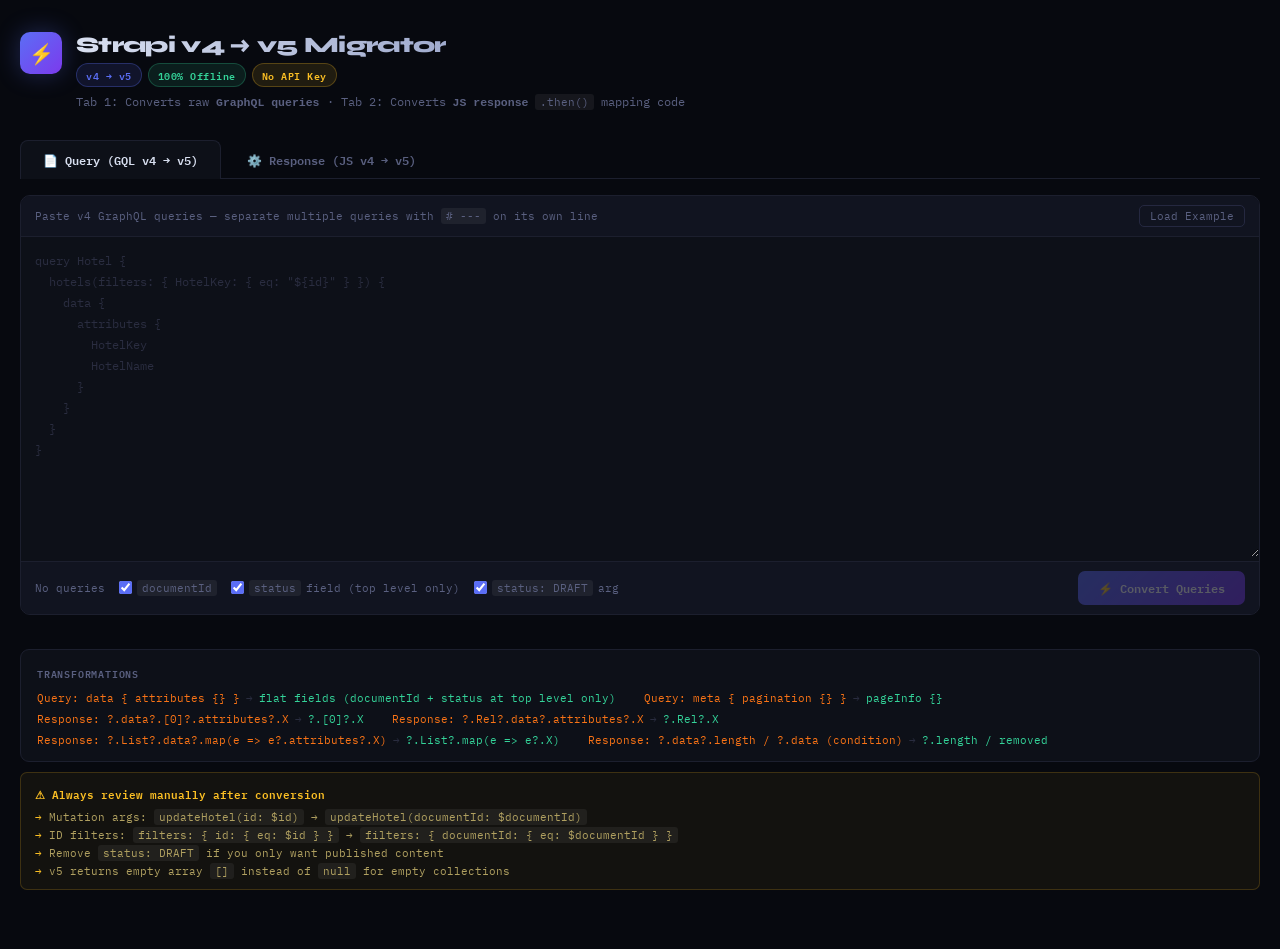
==== commit 328ceb8b: "Update fmt.Println message from 'Hello' to 'Goodbye'" ====
--- a/index.html
+++ b/index.html
@@ -3,8 +3,7 @@
 <head>
 <meta charset="UTF-8"/>
 <meta name="viewport" content="width=device-width, initial-scale=1.0"/>
-<title>Strapi GraphQL Migrator — v4 → v5</title>
-<link rel="preconnect" href="https://fonts.googleapis.com">
+<title>Strapi v4 → v5 Migrator</title>
 <link href="https://fonts.googleapis.com/css2?family=IBM+Plex+Mono:wght@400;500;600&family=Syne:wght@700;800&display=swap" rel="stylesheet">
 <style>
 *,*::before,*::after{box-sizing:border-box;margin:0;padding:0}
@@ -12,90 +11,106 @@
   --bg:#07090f;--s1:#0d1018;--s2:#111420;--b1:#1c1f2e;--b2:#252840;
   --tx:#d8dff0;--mt:#5a6080;--dm:#2a2d40;
   --ac:#5b6ef5;--ac2:#7c3aed;
-  --green:#34d399;--red:#f87171;--yellow:#fbbf24;--blue:#60a5fa;
-  --mono:'IBM Plex Mono',monospace;--display:'Syne',sans-serif;
+  --gn:#34d399;--rd:#f87171;--yl:#fbbf24;
+  --mono:'IBM Plex Mono',monospace;--head:'Syne',sans-serif;
 }
 html{scroll-behavior:smooth}
-body{background:var(--bg);color:var(--tx);font-family:var(--mono);font-size:13px;min-height:100vh;padding:36px 24px 60px}
+body{background:var(--bg);color:var(--tx);font-family:var(--mono);min-height:100vh;padding:32px 20px 60px}
 ::-webkit-scrollbar{width:5px;height:5px}
-::-webkit-scrollbar-track{background:transparent}
 ::-webkit-scrollbar-thumb{background:var(--dm);border-radius:3px}
-.wrap{max-width:1240px;margin:0 auto}
+.wrap{max-width:1300px;margin:0 auto}
+
 /* header */
-.hdr{display:flex;align-items:flex-start;gap:16px;margin-bottom:28px}
-.logo{width:44px;height:44px;flex-shrink:0;border-radius:12px;background:linear-gradient(135deg,var(--ac),var(--ac2));display:flex;align-items:center;justify-content:center;font-size:22px;box-shadow:0 0 28px rgba(91,110,245,.3)}
-.hdr h1{font-family:var(--display);font-size:23px;font-weight:800;letter-spacing:-.03em;background:linear-gradient(90deg,#d8dff0,#7c8ab8);-webkit-background-clip:text;-webkit-text-fill-color:transparent;margin-bottom:5px}
-.badge{display:inline-flex;align-items:center;background:rgba(91,110,245,.12);border:1px solid rgba(91,110,245,.3);border-radius:20px;padding:2px 10px;font-size:10px;color:var(--ac);font-weight:600;letter-spacing:.06em;margin-left:7px;vertical-align:middle}
-.badge.green{background:rgba(52,211,153,.1);border-color:rgba(52,211,153,.3);color:var(--green)}
-.badge.yellow{background:rgba(251,191,36,.1);border-color:rgba(251,191,36,.3);color:var(--yellow)}
-.hdr p{font-size:12px;color:var(--mt);line-height:1.7}
+.hdr{display:flex;align-items:flex-start;gap:14px;margin-bottom:26px}
+.logo{width:42px;height:42px;flex-shrink:0;border-radius:10px;background:linear-gradient(135deg,var(--ac),var(--ac2));display:flex;align-items:center;justify-content:center;font-size:20px;box-shadow:0 0 24px rgba(91,110,245,.3)}
+h1{font-family:var(--head);font-size:22px;font-weight:800;letter-spacing:-.03em;background:linear-gradient(90deg,#d8dff0,#7c8ab8);-webkit-background-clip:text;-webkit-text-fill-color:transparent;margin-bottom:5px}
+.badges{display:flex;gap:6px;flex-wrap:wrap;margin-top:4px}
+.badge{display:inline-flex;align-items:center;border-radius:20px;padding:2px 9px;font-size:10px;font-weight:600;letter-spacing:.05em}
+.b-ac{background:rgba(91,110,245,.12);border:1px solid rgba(91,110,245,.3);color:var(--ac)}
+.b-gn{background:rgba(52,211,153,.1);border:1px solid rgba(52,211,153,.25);color:var(--gn)}
+.b-yl{background:rgba(251,191,36,.1);border:1px solid rgba(251,191,36,.25);color:var(--yl)}
+.hdr p{font-size:11.5px;color:var(--mt);line-height:1.65;margin-top:6px}
+
 /* tabs */
-.tabs{display:flex;gap:4px;margin-bottom:0;border-bottom:1px solid var(--b1);padding-bottom:0}
-.tab{padding:8px 18px;border-radius:8px 8px 0 0;font-size:12px;font-family:var(--mono);font-weight:600;cursor:pointer;border:1px solid transparent;border-bottom:none;color:var(--mt);background:transparent;transition:all .15s;position:relative;bottom:-1px}
-.tab.active{background:var(--s1);border-color:var(--b1);border-bottom-color:var(--s1);color:var(--tx)}
-.tab:hover:not(.active){color:var(--tx)}
-.tab-content{padding-top:16px}
+.tabs{display:flex;gap:3px;border-bottom:1px solid var(--b1);margin-bottom:0}
+.tab{padding:9px 22px;border-radius:8px 8px 0 0;font-size:12px;font-family:var(--mono);font-weight:600;cursor:pointer;border:1px solid transparent;border-bottom:none;color:var(--mt);background:transparent;transition:all .15s;position:relative;bottom:-1px}
+.tab.on{background:var(--s1);border-color:var(--b1);border-bottom-color:var(--s1);color:var(--tx)}
+.tab:hover:not(.on){color:var(--tx)}
+.tc{padding-top:16px}
+
 /* panels */
-.panel{background:var(--s1);border:1px solid var(--b1);border-radius:12px;overflow:hidden;margin-bottom:14px}
-.phead{background:var(--s2);border-bottom:1px solid var(--b1);padding:10px 16px;display:flex;align-items:center;justify-content:space-between;gap:8px;flex-wrap:wrap}
-.phead-lbl{font-size:11px;color:var(--mt)}
-.pfoot{background:var(--s2);border-top:1px solid var(--b1);padding:10px 16px;display:flex;align-items:center;justify-content:space-between;flex-wrap:wrap;gap:8px}
-textarea.ci{width:100%;background:transparent;border:none;padding:14px 16px;color:#8a98c4;font-family:var(--mono);font-size:12px;line-height:1.75;resize:vertical;outline:none}
-textarea.ci::placeholder{color:var(--dm)}
+.panel{background:var(--s1);border:1px solid var(--b1);border-radius:10px;overflow:hidden;margin-bottom:12px}
+.ph{background:var(--s2);border-bottom:1px solid var(--b1);padding:9px 14px;display:flex;align-items:center;justify-content:space-between;gap:8px;flex-wrap:wrap}
+.pf{background:var(--s2);border-top:1px solid var(--b1);padding:9px 14px;display:flex;align-items:center;justify-content:space-between;flex-wrap:wrap;gap:8px}
+.ph-lbl{font-size:11px;color:var(--mt)}
+textarea{width:100%;background:transparent;border:none;padding:13px 14px;color:#8a98c4;font-family:var(--mono);font-size:12px;line-height:1.75;resize:vertical;outline:none}
+textarea::placeholder{color:var(--dm)}
+
+/* options */
+.opts{display:flex;gap:14px;flex-wrap:wrap;align-items:center}
+.chk{display:flex;align-items:center;gap:5px;cursor:pointer;font-size:11px;color:var(--mt);user-select:none}
+.chk input{width:13px;height:13px;cursor:pointer;accent-color:var(--ac)}
+.chk:hover{color:var(--tx)}
+
 /* buttons */
-.btn-primary{background:linear-gradient(135deg,var(--ac),var(--ac2));border:none;border-radius:8px;padding:8px 22px;color:#fff;font-family:var(--mono);font-weight:600;font-size:13px;cursor:pointer;transition:opacity .2s,transform .1s;display:flex;align-items:center;gap:7px}
-.btn-primary:hover:not(:disabled){opacity:.88;transform:translateY(-1px)}
-.btn-primary:disabled{opacity:.35;cursor:not-allowed;transform:none}
-.btn-ghost{background:transparent;border:1px solid var(--b2);border-radius:6px;padding:3px 11px;color:var(--mt);font-family:var(--mono);font-size:11px;cursor:pointer;transition:all .15s}
+.btn{background:linear-gradient(135deg,var(--ac),var(--ac2));border:none;border-radius:7px;padding:7px 20px;color:#fff;font-family:var(--mono);font-weight:600;font-size:12px;cursor:pointer;transition:opacity .15s,transform .1s;display:flex;align-items:center;gap:6px}
+.btn:hover:not(:disabled){opacity:.85;transform:translateY(-1px)}
+.btn:disabled{opacity:.3;cursor:not-allowed;transform:none}
+.btn-sm{background:transparent;border:1px solid var(--b2);border-radius:5px;padding:3px 10px;color:var(--mt);font-family:var(--mono);font-size:10px;cursor:pointer;display:flex;align-items:center;gap:4px;transition:all .15s;white-space:nowrap}
+.btn-sm:hover,.btn-sm.ok{border-color:var(--gn);color:var(--gn)}
+.btn-ghost{background:transparent;border:1px solid var(--b2);border-radius:5px;padding:3px 10px;color:var(--mt);font-family:var(--mono);font-size:11px;cursor:pointer;transition:all .15s}
 .btn-ghost:hover{border-color:var(--ac);color:var(--ac)}
-.btn-copy{background:transparent;border:1px solid var(--b2);border-radius:5px;padding:3px 10px;color:var(--mt);font-family:var(--mono);font-size:10px;cursor:pointer;display:flex;align-items:center;gap:4px;transition:all .15s}
-.btn-copy:hover,.btn-copy.ok{border-color:var(--green);color:var(--green)}
-.btn-copyall{background:var(--s2);border:1px solid var(--b2);border-radius:6px;padding:4px 13px;color:var(--mt);font-family:var(--mono);font-size:11px;cursor:pointer;display:flex;align-items:center;gap:5px;transition:all .15s}
-.btn-copyall:hover,.btn-copyall.ok{border-color:var(--green);color:var(--green)}
+.btn-ca{background:var(--s2);border:1px solid var(--b2);border-radius:5px;padding:3px 10px;color:var(--mt);font-family:var(--mono);font-size:10px;cursor:pointer;display:flex;align-items:center;gap:4px;transition:all .15s}
+.btn-ca:hover,.btn-ca.ok{border-color:var(--gn);color:var(--gn)}
+
 /* progress */
-#progwrap{margin-bottom:16px;display:none}
-.prog-info{display:flex;justify-content:space-between;align-items:center;margin-bottom:7px}
-#progtrack{height:3px;background:var(--dm);border-radius:2px;overflow:hidden}
-#progbar{height:100%;width:0%;background:linear-gradient(90deg,var(--ac),var(--ac2));border-radius:2px;transition:width .25s ease}
-#progbar.done{background:var(--green)}
+#pw{display:none;margin-bottom:12px}
+.pi{display:flex;justify-content:space-between;align-items:center;margin-bottom:6px}
+.pi span{font-size:11px;color:var(--mt)}
+#pt{height:3px;background:var(--dm);border-radius:2px}
+#pb{height:100%;width:0;background:linear-gradient(90deg,var(--ac),var(--ac2));border-radius:2px;transition:width .2s}
+#pb.done{background:var(--gn)}
+
 /* cards */
-#gql-results{display:flex;flex-direction:column;gap:12px}
-.card{background:var(--s1);border:1px solid var(--b1);border-radius:10px;overflow:hidden;animation:fi .2s ease}
-@keyframes fi{from{opacity:0;transform:translateY(5px)}to{opacity:1;transform:none}}
-.card.done{border-color:#1a3326}.card.err{border-color:#3a1a1a}
-.chead{background:var(--s2);border-bottom:1px solid var(--b1);padding:9px 14px;display:flex;align-items:center;justify-content:space-between;flex-wrap:wrap;gap:6px}
-.card.done .chead{background:#0b1e16}.card.err .chead{background:#1e0b0b}
-.ctitle{display:flex;align-items:center;gap:9px}
-.cname{font-size:12px;color:var(--tx);font-weight:600}
-.cbody{display:grid;grid-template-columns:1fr 1fr}
-.cpane{padding:12px 14px}
-.cpane:first-child{border-right:1px solid var(--b1)}
-.plbl{font-size:9px;font-weight:700;letter-spacing:.1em;margin-bottom:8px}
-.plbl-v4{color:var(--red)}.plbl-v5{color:var(--green)}
-.cpane pre{margin:0;font-family:var(--mono);font-size:11.5px;line-height:1.7;white-space:pre-wrap;word-break:break-word}
-.pane-v4 pre{color:#7a8ab0}.pane-v5 pre{color:#86efac}
-.warn-tag{font-size:10px;background:rgba(251,191,36,.1);border:1px solid rgba(251,191,36,.3);border-radius:4px;padding:2px 7px;color:var(--yellow)}
-/* js output */
-.js-grid{display:grid;grid-template-columns:1fr 1fr;gap:12px;margin-bottom:14px}
-.jspanel{background:var(--s1);border:1px solid var(--b1);border-radius:10px;overflow:hidden}
-.jspanel.done{border-color:#1a3326}.jspanel.err{border-color:#3a1a1a}
-.jspanel-head{background:var(--s2);border-bottom:1px solid var(--b1);padding:9px 14px;display:flex;justify-content:space-between;align-items:center}
-.jspanel pre{padding:14px;font-family:var(--mono);font-size:11.5px;line-height:1.7;white-space:pre-wrap;word-break:break-word;max-height:520px;overflow-y:auto;color:#7a8ab0}
-.jspanel.done pre{color:#86efac}
-/* legend */
-.legend{margin-top:24px;background:var(--s1);border:1px solid var(--b1);border-radius:10px;padding:16px 18px}
-.leg-title{font-size:10px;color:var(--mt);font-weight:600;letter-spacing:.08em;margin-bottom:10px}
-.leg-grid{display:flex;flex-wrap:wrap;gap:8px 28px}
-.leg-item{font-size:11px;display:flex;align-items:center;gap:6px}
-.v4k{color:#f97316}.v5k{color:var(--green)}.arr{color:var(--dm)}
-.manual{margin-top:12px;background:rgba(251,191,36,.05);border:1px solid rgba(251,191,36,.2);border-radius:8px;padding:12px 16px}
-.manual-title{font-size:11px;color:var(--yellow);font-weight:600;margin-bottom:8px}
-.manual ul{list-style:none;display:flex;flex-direction:column;gap:5px}
-.manual li{font-size:11px;color:#b0a060;display:flex;gap:8px}
-.manual li::before{content:'→';color:var(--yellow);flex-shrink:0}
+#qr,#rr{display:flex;flex-direction:column;gap:10px}
+.card{background:var(--s1);border:1px solid var(--b1);border-radius:9px;overflow:hidden;animation:fi .18s ease}
+@keyframes fi{from{opacity:0;transform:translateY(4px)}to{opacity:1}}
+.card.ok2{border-color:#1b3428}.card.er{border-color:#3a1a1a}
+.ch{background:var(--s2);border-bottom:1px solid var(--b1);padding:8px 13px;display:flex;align-items:center;justify-content:space-between;gap:6px;flex-wrap:wrap}
+.card.ok2 .ch{background:#0c1e17}.card.er .ch{background:#1e0c0c}
+.ct2{display:flex;align-items:center;gap:8px}
+.cn{font-size:12px;font-weight:600;color:var(--tx)}
+.cb2{display:grid;grid-template-columns:1fr 1fr}
+.cp{padding:11px 13px}
+.cp:first-child{border-right:1px solid var(--b1)}
+.pl{font-size:9px;font-weight:700;letter-spacing:.1em;margin-bottom:7px}
+.pl4{color:var(--rd)}.pl5{color:var(--gn)}
+.cp pre{margin:0;font-family:var(--mono);font-size:11.5px;line-height:1.7;white-space:pre-wrap;word-break:break-word}
+.p4 pre{color:#7a8ab0}.p5 pre{color:#86efac}
+
+/* response output */
+.rg{display:grid;grid-template-columns:1fr 1fr;gap:10px}
+.rp{background:var(--s1);border:1px solid var(--b1);border-radius:9px;overflow:hidden}
+.rp.ok2{border-color:#1b3428}
+.rph{background:var(--s2);border-bottom:1px solid var(--b1);padding:8px 13px;display:flex;justify-content:space-between;align-items:center}
+.rp pre{padding:13px;font-family:var(--mono);font-size:11.5px;line-height:1.7;white-space:pre-wrap;word-break:break-word;max-height:620px;overflow-y:auto;color:#7a8ab0}
+.rp.ok2 pre{color:#86efac}
+
+/* footer */
+.leg{margin-top:22px;background:var(--s1);border:1px solid var(--b1);border-radius:9px;padding:14px 16px}
+.leg-t{font-size:10px;color:var(--mt);font-weight:600;letter-spacing:.08em;margin-bottom:9px}
+.leg-g{display:flex;flex-wrap:wrap;gap:7px 28px}
+.li{font-size:11px;display:flex;align-items:center;gap:6px}
+.lv4{color:#f97316}.lv5{color:var(--gn)}.la{color:var(--dm)}
+.note{margin-top:10px;background:rgba(251,191,36,.05);border:1px solid rgba(251,191,36,.18);border-radius:7px;padding:11px 14px}
+.note-t{font-size:11px;color:var(--yl);font-weight:600;margin-bottom:7px}
+.note ul{list-style:none;display:flex;flex-direction:column;gap:4px}
+.note li{font-size:11px;color:#b0a060;padding-left:14px;position:relative}
+.note li::before{content:'→';position:absolute;left:0;color:var(--yl)}
+code{background:rgba(255,255,255,.06);padding:1px 5px;border-radius:3px;font-family:var(--mono);font-size:11px}
 .hidden{display:none!important}
 .lbl{font-size:11px;color:var(--mt)}
-@media(max-width:700px){.cbody,.js-grid{grid-template-columns:1fr}.cpane:first-child{border-right:none;border-bottom:1px solid var(--b1)}body{padding:20px 12px 40px}}
+@media(max-width:720px){.cb2,.rg{grid-template-columns:1fr}.cp:first-child{border-right:none;border-bottom:1px solid var(--b1)}body{padding:18px 11px 40px}}
 </style>
 </head>
 <body>
@@ -104,469 +119,495 @@
 <div class="hdr">
   <div class="logo">⚡</div>
   <div>
-    <h1>Strapi GraphQL Migrator
-      <span class="badge">v4 → v5</span>
-      <span class="badge green">Offline</span>
-      <span class="badge yellow">+ status</span>
-    </h1>
-    <p>Convert GQL queries <b>and</b> JS response code · Auto-injects <code style="color:#fbbf24">status: DRAFT</code> · No API key · Fully offline</p>
+    <h1>Strapi v4 → v5 Migrator</h1>
+    <div class="badges">
+      <span class="badge b-ac">v4 → v5</span>
+      <span class="badge b-gn">100% Offline</span>
+      <span class="badge b-yl">No API Key</span>
+    </div>
+    <p>Tab 1: Converts raw <b>GraphQL queries</b> · Tab 2: Converts <b>JS response</b> <code>.then()</code> mapping code</p>
   </div>
 </div>
 
 <div class="tabs">
-  <button class="tab active" onclick="switchTab('gql')">📄 GraphQL Queries</button>
-  <button class="tab" onclick="switchTab('js')">⚙️ JS Function (Query + Response)</button>
+  <button class="tab on" onclick="sw('q')">📄 Query (GQL v4 → v5)</button>
+  <button class="tab" onclick="sw('r')">⚙️ Response (JS v4 → v5)</button>
 </div>
 
-<!-- TAB GQL -->
-<div id="tab-gql" class="tab-content">
+<!-- ════ QUERY TAB ════ -->
+<div id="tq" class="tc">
   <div class="panel">
-    <div class="phead">
-      <span class="phead-lbl">Paste v4 GraphQL queries — separate multiple with <code style="color:#94a3b8"># ---</code> on its own line</span>
-      <button class="btn-ghost" onclick="loadGQLEx()">Load Example</button>
+    <div class="ph">
+      <span class="ph-lbl">Paste v4 GraphQL queries — separate multiple queries with <code># ---</code> on its own line</span>
+      <button class="btn-ghost" onclick="ldQ()">Load Example</button>
     </div>
-    <textarea class="ci" id="gql-inp" rows="12" oninput="updateGQLCount()"
-      placeholder="query GetHotels {&#10;  hotels {&#10;    data {&#10;      id&#10;      attributes { HotelName Slug }&#10;    }&#10;    meta { pagination { total page pageSize pageCount } }&#10;  }&#10;}"></textarea>
-    <div class="pfoot">
-      <span class="lbl" id="gql-count">No queries detected</span>
-      <button class="btn-primary" id="gql-btn" onclick="convertAllGQL()" disabled>⚡ Convert to v5 + status</button>
+    <textarea id="qi" rows="14" oninput="updQ()"
+      placeholder="query Hotel {&#10;  hotels(filters: { HotelKey: { eq: &quot;${id}&quot; } }) {&#10;    data {&#10;      attributes {&#10;        HotelKey&#10;        HotelName&#10;      }&#10;    }&#10;  }&#10;}"></textarea>
+    <div class="pf">
+      <div class="opts">
+        <span class="lbl" id="qct">No queries</span>
+        <label class="chk"><input type="checkbox" id="ckDocId" checked> <code>documentId</code></label>
+        <label class="chk"><input type="checkbox" id="ckStatus" checked> <code>status</code> field (top level only)</label>
+        <label class="chk"><input type="checkbox" id="ckDraft" checked> <code>status: DRAFT</code> arg</label>
+      </div>
+      <button class="btn" id="qb" onclick="convQ()" disabled>⚡ Convert Queries</button>
     </div>
   </div>
-  <div id="progwrap">
-    <div class="prog-info">
-      <span class="lbl" id="proglbl">Converting...</span>
-      <button class="btn-copyall" id="copyallbtn" onclick="copyAllGQL()" style="display:none">
-        <svg width="12" height="12" viewBox="0 0 24 24" fill="none" stroke="currentColor" stroke-width="2"><rect x="9" y="9" width="13" height="13" rx="2"/><path d="M5 15H4a2 2 0 0 1-2-2V4a2 2 0 0 1 2-2h9a2 2 0 0 1 2 2v1"/></svg>
+  <div id="pw">
+    <div class="pi">
+      <span id="pl">Converting...</span>
+      <button class="btn-ca" id="ca" onclick="cpAll()" style="display:none">
+        <svg width="11" height="11" viewBox="0 0 24 24" fill="none" stroke="currentColor" stroke-width="2"><rect x="9" y="9" width="13" height="13" rx="2"/><path d="M5 15H4a2 2 0 0 1-2-2V4a2 2 0 0 1 2-2h9a2 2 0 0 1 2 2v1"/></svg>
         Copy All v5
       </button>
     </div>
-    <div id="progtrack"><div id="progbar"></div></div>
+    <div id="pt"><div id="pb"></div></div>
   </div>
-  <div id="gql-results"></div>
+  <div id="qr"></div>
 </div>
 
-<!-- TAB JS -->
-<div id="tab-js" class="tab-content hidden">
+<!-- ════ RESPONSE TAB ════ -->
+<div id="tr" class="tc hidden">
   <div class="panel">
-    <div class="phead">
-      <span class="phead-lbl">Paste your full JS/TS function — with <code style="color:#94a3b8">gql`...`</code> query <b>and</b> <code style="color:#94a3b8">.then()</code> response mapping</span>
-      <button class="btn-ghost" onclick="loadJSEx()">Load Example (from your file)</button>
+    <div class="ph">
+      <span class="ph-lbl">Paste your v4 JS <code>.then()</code> response block</span>
+      <button class="btn-ghost" onclick="ldR()">Load Example</button>
     </div>
-    <textarea class="ci" id="js-inp" rows="18" oninput="updateJSBtn()"
-      placeholder="export const getHotelDetails = async (hotelId) => {&#10;  return await client.query({&#10;    query: gql`...`,&#10;  }).then((res) => {&#10;    return res?.data?.hotels?.data ? { ... } : null;&#10;  });&#10;};"></textarea>
-    <div class="pfoot">
-      <span class="lbl" id="js-lbl">Paste a JS function above</span>
-      <button class="btn-primary" id="js-btn" onclick="doConvertJS()" disabled>⚡ Convert Query + Response</button>
+    <textarea id="ri" rows="20" oninput="updR()"
+      placeholder=".then((res) => {&#10;  return res?.data?.hotels?.data&#10;    ? {&#10;        hotelKey: res?.data?.hotels?.data?.[0]?.attributes?.HotelKey,&#10;      }&#10;    : null;&#10;});"></textarea>
+    <div class="pf">
+      <span class="lbl" id="rlbl">Paste your response code above</span>
+      <button class="btn" id="rb" onclick="convR()" disabled>⚡ Convert Response</button>
     </div>
   </div>
-  <div id="js-out"></div>
+  <div id="rr"></div>
 </div>
 
-<!-- legend -->
-<div class="legend">
-  <div class="leg-title">AUTOMATIC TRANSFORMATIONS APPLIED</div>
-  <div class="leg-grid">
-    <div class="leg-item"><span class="v4k">data { id attributes{} }</span><span class="arr">→</span><span class="v5k">documentId + status + flat fields</span></div>
-    <div class="leg-item"><span class="v4k">data [{ id attributes }] + meta.pagination</span><span class="arr">→</span><span class="v5k">nodes { documentId status ... } + pageInfo</span></div>
-    <div class="leg-item"><span class="v4k">?.data?.[0]?.attributes?.X</span><span class="arr">→</span><span class="v5k">?.nodes?.[0]?.X</span></div>
-    <div class="leg-item"><span class="v4k">?.relation?.data?.attributes?.X</span><span class="arr">→</span><span class="v5k">?.relation?.X</span></div>
-    <div class="leg-item"><span class="v4k">?.list?.data?.map(e => e?.attributes?.X)</span><span class="arr">→</span><span class="v5k">?.list?.nodes?.map(e => e?.X)</span></div>
-    <div class="leg-item"><span class="v4k">Top-level collection args</span><span class="arr">→</span><span class="v5k">+ status: DRAFT added automatically</span></div>
+<div class="leg">
+  <div class="leg-t">TRANSFORMATIONS</div>
+  <div class="leg-g">
+    <div class="li"><span class="lv4">Query: data&nbsp;{&nbsp;attributes&nbsp;{}&nbsp;}</span><span class="la">→</span><span class="lv5">flat fields (documentId + status at top level only)</span></div>
+    <div class="li"><span class="lv4">Query: meta&nbsp;{&nbsp;pagination&nbsp;{}&nbsp;}</span><span class="la">→</span><span class="lv5">pageInfo {}</span></div>
+    <div class="li"><span class="lv4">Response: ?.data?.[0]?.attributes?.X</span><span class="la">→</span><span class="lv5">?.[0]?.X</span></div>
+    <div class="li"><span class="lv4">Response: ?.Rel?.data?.attributes?.X</span><span class="la">→</span><span class="lv5">?.Rel?.X</span></div>
+    <div class="li"><span class="lv4">Response: ?.List?.data?.map(e =&gt; e?.attributes?.X)</span><span class="la">→</span><span class="lv5">?.List?.map(e =&gt; e?.X)</span></div>
+    <div class="li"><span class="lv4">Response: ?.data?.length / ?.data (condition)</span><span class="la">→</span><span class="lv5">?.length / removed</span></div>
   </div>
 </div>
-<div class="manual">
-  <div class="manual-title">⚠ Always manually review:</div>
+<div class="note">
+  <div class="note-t">⚠ Always review manually after conversion</div>
   <ul>
-    <li>Mutations with entity ID args: <code>updateHotel(id: $id)</code> → <code>updateHotel(documentId: $documentId)</code></li>
+    <li>Mutation args: <code>updateHotel(id: $id)</code> → <code>updateHotel(documentId: $documentId)</code></li>
     <li>ID filters: <code>filters: { id: { eq: $id } }</code> → <code>filters: { documentId: { eq: $documentId } }</code></li>
-    <li>Remove <code>status: DRAFT</code> from queries where you only need published data</li>
-    <li>Empty collection check: v5 returns <code>[]</code> (not <code>null</code>) — update your null-checks accordingly</li>
+    <li>Remove <code>status: DRAFT</code> if you only want published content</li>
+    <li>v5 returns empty array <code>[]</code> instead of <code>null</code> for empty collections</li>
   </ul>
 </div>
-
 </div>
 
 <script>
-// ════════════════════════════════════════════════════════
-//  TOKENIZER
-// ════════════════════════════════════════════════════════
+// ════════════════════════════════════════════
+//  COPY HELPER — works on file:// too
+// ════════════════════════════════════════════
+function doCp(btnId, text) {
+  const doFallback = (t) => {
+    const ta = document.createElement('textarea');
+    ta.value = t;
+    ta.style.cssText = 'position:fixed;top:0;left:-9999px;opacity:0';
+    document.body.appendChild(ta);
+    ta.focus(); ta.select();
+    try { document.execCommand('copy'); } catch(e) { alert('Copy failed — please press Ctrl+A then Ctrl+C on the text manually.'); }
+    document.body.removeChild(ta);
+  };
+
+  if (navigator.clipboard && window.isSecureContext) {
+    navigator.clipboard.writeText(text).catch(() => doFallback(text));
+  } else {
+    doFallback(text);
+  }
+
+  const b = document.getElementById(btnId);
+  if (!b) return;
+  const orig = b.innerHTML;
+  b.textContent = '✓ Copied!'; b.classList.add('ok');
+  setTimeout(() => { b.innerHTML = orig; b.classList.remove('ok'); }, 1400);
+}
+
+// ════════════════════════════════════════════
+//  GQL TOKENIZER
+// ════════════════════════════════════════════
 function tokenize(src) {
-  const T=[];let i=0;
-  while(i<src.length){
-    if(/[ \t\r]/.test(src[i])){let s='';while(i<src.length&&/[ \t\r]/.test(src[i]))s+=src[i++];T.push({t:'ws',v:s});continue;}
-    if(src[i]==='\n'){T.push({t:'nl',v:'\n'});i++;continue;}
-    if(src[i]==='#'){let s='';while(i<src.length&&src[i]!=='\n')s+=src[i++];T.push({t:'cmt',v:s});continue;}
-    if(src.slice(i,i+3)==='"""'){let s='"""';i+=3;while(i<src.length&&src.slice(i,i+3)!=='"""'){if(src[i]==='\\')s+=src[i++];s+=src[i++];}s+='"""';i+=3;T.push({t:'str',v:s});continue;}
-    if(src[i]==='"'){let s='"';i++;while(i<src.length&&src[i]!=='"'){if(src[i]==='\\')s+=src[i++];s+=src[i++];}s+='"';i++;T.push({t:'str',v:s});continue;}
-    if(src.slice(i,i+3)==='...'){T.push({t:'...',v:'...'});i+=3;continue;}
-    if('{}():[]=!|@$,'.includes(src[i])){T.push({t:src[i],v:src[i]});i++;continue;}
-    if(/[a-zA-Z_]/.test(src[i])){let s='';while(i<src.length&&/[a-zA-Z_0-9]/.test(src[i]))s+=src[i++];T.push({t:'name',v:s});continue;}
-    if(/[-0-9]/.test(src[i])){let s='';while(i<src.length&&/[-0-9.eE+]/.test(src[i]))s+=src[i++];T.push({t:'num',v:s});continue;}
+  const T = []; let i = 0;
+  while (i < src.length) {
+    if (/[ \t\r]/.test(src[i])) { let v=''; while(i<src.length&&/[ \t\r]/.test(src[i]))v+=src[i++]; T.push({t:'ws',v}); continue; }
+    if (src[i]==='\n') { T.push({t:'nl',v:'\n'}); i++; continue; }
+    if (src[i]==='#') { let v=''; while(i<src.length&&src[i]!=='\n')v+=src[i++]; T.push({t:'cmt',v}); continue; }
+    if (src.slice(i,i+3)==='"""') { let v='"""'; i+=3; while(i<src.length&&src.slice(i,i+3)!=='"""'){if(src[i]==='\\')v+=src[i++];v+=src[i++];}v+='"""';i+=3;T.push({t:'str',v});continue; }
+    if (src[i]==='"') { let v='"'; i++; while(i<src.length&&src[i]!=='"'){if(src[i]==='\\')v+=src[i++];v+=src[i++];}v+='"';i++;T.push({t:'str',v});continue; }
+    if (src.slice(i,i+3)==='...') { T.push({t:'...',v:'...'}); i+=3; continue; }
+    if ('{}():[]=!|@$,'.includes(src[i])) { T.push({t:src[i],v:src[i]}); i++; continue; }
+    if (/[a-zA-Z_]/.test(src[i])) { let v=''; while(i<src.length&&/[a-zA-Z_0-9]/.test(src[i]))v+=src[i++]; T.push({t:'name',v}); continue; }
+    if (/[-0-9]/.test(src[i])) { let v=''; while(i<src.length&&/[-0-9.eE+]/.test(src[i]))v+=src[i++]; T.push({t:'num',v}); continue; }
     T.push({t:'unk',v:src[i++]});
   }
   return T;
 }
 
-// ════════════════════════════════════════════════════════
-//  PARSER
-// ════════════════════════════════════════════════════════
-function parse(toks){
-  let pos=0;
-  const SK=new Set(['ws','nl','cmt',',']);
-  const sk=()=>{while(pos<toks.length&&SK.has(toks[pos].t))pos++;};
-  const pk=()=>{let i=pos;while(i<toks.length&&SK.has(toks[i].t))i++;return toks[i]||null;};
-  const nx=()=>{sk();return toks[pos++];};
-  const ex=(t)=>{sk();if(!toks[pos]||toks[pos].t!==t)throw new Error(`Expected '${t}' at ${pos}, got '${toks[pos]?.t}'`);return toks[pos++];};
-  const nm=()=>{sk();if(toks[pos]?.t==='name')return toks[pos++].v;throw new Error(`Expected name at ${pos}`);};
-
-  function doc(){const defs=[];while(true){sk();if(pos>=toks.length)break;defs.push(def());}return{kind:'Doc',defs};}
-  function def(){sk();const p=pk();if(!p)throw new Error('EOF');return(p.t==='name'&&p.v==='fragment')?frag():op();}
-  function op(){sk();let o='query',n=null,v=[],d=[];if(pk()?.t==='name'&&['query','mutation','subscription'].includes(pk().v)){o=nm();if(pk()?.t==='name')n=nm();if(pk()?.t==='(')v=vdefs();d=dirs();}return{kind:'Op',op:o,name:n,vars:v,dirs:d,ss:ss()};}
-  function frag(){nm();const n=nm();nm();const on=nm();return{kind:'Frag',name:n,on,dirs:dirs(),ss:ss()};}
-  function vdefs(){ex('(');const v=[];while(pk()?.t!==')')v.push(vdef());ex(')');return v;}
-  function vdef(){ex('$');const n=nm();ex(':');const t=typ();let df=null;if(pk()?.t==='='){nx();df=val();}return{kind:'VarDef',name:n,type:t,def:df,dirs:dirs()};}
-  function typ(){sk();let t;if(pk()?.t==='['){nx();const i=typ();ex(']');t={kind:'List',t:i};}else t={kind:'Named',name:nm()};if(pk()?.t==='!'){nx();t={kind:'NonNull',t};}return t;}
-  function val(){sk();const p=pk();if(!p)throw new Error('Expected value');
-    if(p.t==='$'){nx();return{kind:'Var',name:nm()};}
-    if(p.t==='num'){nx();return{kind:'Num',v:p.v};}
-    if(p.t==='str'){nx();return{kind:'Str',v:p.v};}
-    if(p.t==='name'){if(['true','false'].includes(p.v)){nx();return{kind:'Bool',v:p.v==='true'};}if(p.v==='null'){nx();return{kind:'Null'};}nx();return{kind:'Enum',v:p.v};}
-    if(p.t==='['){nx();const vs=[];while(pk()?.t!==']')vs.push(val());ex(']');return{kind:'List',vals:vs};}
-    if(p.t==='{'){nx();const fs=[];while(pk()?.t!=='}'){const n=nm();ex(':');const v=val();fs.push({n,v});}ex('}');return{kind:'Obj',fields:fs};}
-    throw new Error(`Unexpected value '${p.t}' '${p.v}'`);
-  }
-  function dirs(){const d=[];while(pk()?.t==='@'){nx();const n=nm();let a=[];if(pk()?.t==='(')a=args();d.push({name:n,args:a});}return d;}
-  function args(){ex('(');const a=[];while(pk()?.t!==')'){const n=nm();ex(':');const v=val();a.push({n,v});}ex(')');return a;}
-  function ss(){sk();ex('{');const s=[];while(true){sk();if(!pk()||pk().t==='}')break;s.push(sel());}ex('}');return{kind:'SS',sels:s};}
-  function sel(){sk();
+// ════════════════════════════════════════════
+//  GQL PARSER
+// ════════════════════════════════════════════
+function parse(T) {
+  let p = 0;
+  const SK = new Set(['ws','nl','cmt',',']);
+  const sk = () => { while(p<T.length&&SK.has(T[p].t))p++; };
+  const pk = () => { let i=p; while(i<T.length&&SK.has(T[i].t))i++; return T[i]||null; };
+  const nx = () => { sk(); return T[p++]; };
+  const ex = (t) => { sk(); if(!T[p]||T[p].t!==t)throw new Error(`Expected '${t}' got '${T[p]?.t}' ('${T[p]?.v}')`); return T[p++]; };
+  const nm = () => { sk(); if(T[p]?.t==='name')return T[p++].v; throw new Error(`Expected name, got '${T[p]?.t}'`); };
+
+  const pT = () => { sk(); let t; if(pk()?.t==='['){nx();const i=pT();ex(']');t={k:'L',t:i};}else t={k:'N',n:nm()}; if(pk()?.t==='!'){nx();t={k:'X',t};} return t; };
+  const pV = () => { sk(); const q=pk(); if(!q)throw new Error('expected value');
+    if(q.t==='$'){nx();return{k:'$',n:nm()};}
+    if(q.t==='num'){nx();return{k:'#',v:q.v};}
+    if(q.t==='str'){nx();return{k:'S',v:q.v};}
+    if(q.t==='name'){if(['true','false'].includes(q.v)){nx();return{k:'B',v:q.v==='true'};}if(q.v==='null'){nx();return{k:'0'};}nx();return{k:'E',v:q.v};}
+    if(q.t==='['){nx();const vs=[];while(pk()?.t!==']')vs.push(pV());ex(']');return{k:'[',vs};}
+    if(q.t==='{'){nx();const fs=[];while(pk()?.t!=='}'){const n=nm();ex(':');const v=pV();fs.push({n,v});}ex('}');return{k:'{',fs};}
+    throw new Error(`Bad value '${q.t}':'${q.v}'`);
+  };
+  const pDs = () => { const d=[]; while(pk()?.t==='@'){nx();const n=nm();let a=[];if(pk()?.t==='(')a=pAs();d.push({n,a});} return d; };
+  const pAs = () => { ex('(');const a=[];while(pk()?.t!==')'){const n=nm();ex(':');const v=pV();a.push({n,v});}ex(')');return a; };
+  const pVDs = () => { ex('(');const v=[];while(pk()?.t!==')'){ex('$');const n=nm();ex(':');const t=pT();let d=null;if(pk()?.t==='='){nx();d=pV();}v.push({n,t,d,ds:pDs()});}ex(')');return v; };
+  const pSS = () => { sk();ex('{');const s=[];while(true){sk();if(!pk()||pk().t==='}')break;s.push(pSel());}ex('}');return{k:'SS',s}; };
+  const pSel = () => { sk();
     if(pk()?.t==='...'){nx();
-      if(pk()?.t==='name'&&pk().v==='on'){nm();const on=nm();return{kind:'Inline',on,dirs:dirs(),ss:ss()};}
-      if(pk()?.t==='@'){return{kind:'Inline',on:null,dirs:dirs(),ss:ss()};}
-      const n=nm();return{kind:'Spread',name:n,dirs:dirs()};
+      if(pk()?.t==='name'&&pk().v==='on'){nm();const on=nm();return{k:'IN',on,ds:pDs(),ss:pSS()};}
+      if(pk()?.t==='@'){return{k:'IN',on:null,ds:pDs(),ss:pSS()};}
+      const n=nm();return{k:'SP',n,ds:pDs()};
     }
-    return fld();
-  }
-  function fld(){sk();let al=null,n=nm();if(pk()?.t===':'){nx();al=n;n=nm();}let a=[];if(pk()?.t==='(')a=args();const d=dirs();let s=null;if(pk()?.t==='{')s=ss();return{kind:'Field',alias:al,name:n,args:a,dirs:d,ss:s};}
-  return doc();
-}
-
-// ════════════════════════════════════════════════════════
-//  TRANSFORMER  — v4 → v5, injects status field + status:DRAFT arg
-// ════════════════════════════════════════════════════════
-const STATUS_FIELD = {kind:'Field',alias:null,name:'status',args:[],dirs:[],ss:null};
-const DOC_ID_FIELD = {kind:'Field',alias:null,name:'documentId',args:[],dirs:[],ss:null};
-
-function isDW(f){return f.ss&&f.ss.sels.some(s=>s.kind==='Field'&&s.name==='attributes');}
-
-function txDoc(d){return{...d,defs:d.defs.map(txDef)};}
-function txDef(d){
-  if(d.kind==='Op'||d.kind==='Frag') return{...d,ss:txSS(d.ss,d.kind==='Op')};
+    sk();let al=null,n=nm();if(pk()?.t===':'){nx();al=n;n=nm();}
+    let a=[];if(pk()?.t==='(')a=pAs();const ds=pDs();let ss=null;if(pk()?.t==='{')ss=pSS();
+    return{k:'F',al,n,a,ds,ss};
+  };
+  const pOp = () => { sk();let op='query',name=null,vars=[],ds=[];
+    if(pk()?.t==='name'&&['query','mutation','subscription'].includes(pk().v)){op=nm();if(pk()?.t==='name')name=nm();if(pk()?.t==='(')vars=pVDs();ds=pDs();}
+    return{k:'Op',op,name,vars,ds,ss:pSS()};
+  };
+  const pDoc = () => { const defs=[]; while(true){sk();if(p>=T.length)break;
+    if(pk()?.t==='name'&&pk().v==='fragment'){nm();const n=nm();nm();const on=nm();const ds=pDs();defs.push({k:'Fr',name:n,on,ds,ss:pSS()});}
+    else defs.push(pOp());
+  } return{k:'D',defs}; };
+  return pDoc();
+}
+
+// ════════════════════════════════════════════
+//  TRANSFORMER  — depth-aware, status/docId only at depth 0
+// ════════════════════════════════════════════
+const FID = {k:'F',al:null,n:'documentId',a:[],ds:[],ss:null};
+const FST = {k:'F',al:null,n:'status',a:[],ds:[],ss:null};
+
+function isDW(f) { return f.ss && f.ss.s.some(x=>x.k==='F'&&x.n==='attributes'); }
+
+function txDoc(doc, opts) { return {...doc, defs: doc.defs.map(d => txDef(d, opts))}; }
+function txDef(d, opts) {
+  if (d.k==='Op'||d.k==='Fr') return {...d, ss: txSS(d.ss, opts, true, 0)};
   return d;
 }
-function txSS(ss,top=false){if(!ss)return null;return{...ss,sels:txSels(ss.sels,top)};}
-
-function txSels(sels,top=false){
-  const isCol=sels.some(s=>s.kind==='Field'&&s.name==='meta'&&s.ss?.sels?.some(ss=>ss.kind==='Field'&&ss.name==='pagination'));
-  const out=[];
-  for(const sel of sels){
-    if(sel.kind==='Spread'){out.push(sel);continue;}
-    if(sel.kind==='Inline'){out.push({...sel,ss:txSS(sel.ss)});continue;}
-
-    // data wrapper
-    if(sel.name==='data'&&isDW(sel)){
-      const inner=sel.ss.sels;
-      const af=inner.find(s=>s.kind==='Field'&&s.name==='attributes');
-      const rest=inner.filter(s=>s.kind==='Field'&&s.name!=='attributes'&&s.name!=='id');
-      if(isCol){
-        const ni=[DOC_ID_FIELD, STATUS_FIELD];
-        if(af?.ss) ni.push(...txSels(af.ss.sels));
-        ni.push(...rest.map(txF));
-        out.push({kind:'Field',alias:sel.alias,name:'nodes',args:[],dirs:sel.dirs,ss:{kind:'SS',sels:ni}});
+// depth = how many data{attributes} wrappers deep we are
+// Only inject documentId/status fields at depth === 0
+function txSS(ss, opts, top, depth) {
+  if (!ss) return null;
+  return {...ss, s: txSels(ss.s, opts, top, depth)};
+}
+function txSels(sels, opts, top, depth) {
+  // Detect collection: has meta{pagination} sibling
+  const isCol = sels.some(s => s.k==='F' && s.n==='meta' && s.ss?.s?.some(x=>x.k==='F'&&x.n==='pagination'));
+  const out = [];
+
+  for (const sel of sels) {
+    if (sel.k==='SP') { out.push(sel); continue; }
+    if (sel.k==='IN') { out.push({...sel, ss: txSS(sel.ss, opts, false, depth)}); continue; }
+
+    // ── flatten data { attributes {} } ──
+    if (sel.n==='data' && isDW(sel)) {
+      const af = sel.ss.s.find(x=>x.k==='F'&&x.n==='attributes');
+      const rest = sel.ss.s.filter(x=>x.k==='F'&&x.n!=='attributes'&&x.n!=='id');
+
+      if (isCol) {
+        // Collection → inline (no nodes wrapper in v5 flat array)
+        if (depth===0 && opts.docId) out.push(FID);
+        if (depth===0 && opts.statusField) out.push(FST);
+        if (af?.ss) out.push(...txSels(af.ss.s, opts, false, depth+1));
+        out.push(...rest.map(f => txF(f, opts, depth+1)));
       } else {
-        out.push(DOC_ID_FIELD, STATUS_FIELD);
-        if(af?.ss) out.push(...txSels(af.ss.sels));
-        out.push(...rest.map(txF));
+        // Single item → inline flatten
+        if (depth===0 && opts.docId) out.push(FID);
+        if (depth===0 && opts.statusField) out.push(FST);
+        if (af?.ss) out.push(...txSels(af.ss.s, opts, false, depth+1));
+        out.push(...rest.map(f => txF(f, opts, depth+1)));
       }
       continue;
     }
-    // meta.pagination → pageInfo
-    if(sel.name==='meta'&&sel.ss){
-      const pg=sel.ss.sels.find(s=>s.kind==='Field'&&s.name==='pagination');
-      if(pg){out.push({kind:'Field',alias:null,name:'pageInfo',args:[],dirs:sel.dirs,ss:{kind:'SS',sels:pg.ss?txSels(pg.ss.sels):[]}});continue;}
-    }
-    // top-level collection: add status:DRAFT arg
-    if(top&&sel.kind==='Field'&&sel.ss){
-      const hasW=sel.ss.sels.some(s=>s.kind==='Field'&&s.name==='data'&&isDW(s));
-      if(hasW){
-        const na=[...(sel.args||[])];
-        if(!na.some(a=>a.n==='status')) na.push({n:'status',v:{kind:'Enum',v:'DRAFT'}});
-        out.push(txF({...sel,args:na}));
+
+    // ── meta{pagination} → pageInfo ──
+    if (sel.n==='meta' && sel.ss) {
+      const pg = sel.ss.s.find(x=>x.k==='F'&&x.n==='pagination');
+      if (pg) {
+        out.push({k:'F',al:null,n:'pageInfo',a:[],ds:sel.ds, ss:{k:'SS',s: pg.ss?txSels(pg.ss.s, opts, false, depth):[]}});
         continue;
       }
     }
-    out.push(txF(sel));
+
+    // ── top-level collection: inject status: DRAFT arg ──
+    if (top && sel.k==='F' && sel.ss && opts.statusArg) {
+      if (sel.ss.s.some(x=>x.k==='F'&&x.n==='data'&&isDW(x))) {
+        const na = [...(sel.a||[])];
+        if (!na.some(a=>a.n==='status')) na.push({n:'status',v:{k:'E',v:'DRAFT'}});
+        out.push(txF({...sel,a:na}, opts, depth));
+        continue;
+      }
+    }
+
+    out.push(txF(sel, opts, depth));
   }
   return out;
 }
-function txF(f){return{...f,ss:f.ss?txSS(f.ss):null};}
-
-// ════════════════════════════════════════════════════════
+function txF(f, opts, depth) {
+  return {...f, ss: f.ss ? txSS(f.ss, opts, false, depth) : null};
+}
+
+// ════════════════════════════════════════════
 //  PRINTER
-// ════════════════════════════════════════════════════════
-function printDoc(doc){return doc.defs.map(d=>printDef(d,0)).join('\n\n');}
-function printDef(d,ind){
-  if(d.kind==='Op'){
-    let s='';const hdr=d.name||d.vars?.length||d.op!=='query'||d.dirs?.length;
-    if(hdr){s+=d.op;if(d.name)s+=' '+d.name;if(d.vars?.length)s+='('+d.vars.map(pVD).join(', ')+')';if(d.dirs?.length)s+=' '+d.dirs.map(pD).join(' ');s+=' ';}
-    return s+pSS(d.ss,ind);
+// ════════════════════════════════════════════
+function printDoc(doc) { return doc.defs.map(d=>printDef(d,0)).join('\n\n'); }
+function printDef(d, i) {
+  if (d.k==='Op') {
+    let s=''; const hd=d.name||d.vars?.length||d.op!=='query'||d.ds?.length;
+    if(hd){s+=d.op;if(d.name)s+=' '+d.name;if(d.vars?.length)s+='('+d.vars.map(v=>{let x=`$${v.n}: ${pT(v.t)}`;if(v.d)x+=' = '+pV(v.d);if(v.ds?.length)x+=' '+v.ds.map(pD).join(' ');return x;}).join(', ')+')';if(d.ds?.length)s+=' '+d.ds.map(pD).join(' ');s+=' ';}
+    return s + pSS(d.ss, i);
   }
-  if(d.kind==='Frag'){let s=`fragment ${d.name} on ${d.on}`;if(d.dirs?.length)s+=' '+d.dirs.map(pD).join(' ');return s+' '+pSS(d.ss,ind);}
+  if (d.k==='Fr') { let s=`fragment ${d.name} on ${d.on}`;if(d.ds?.length)s+=' '+d.ds.map(pD).join(' ');return s+' '+pSS(d.ss,i); }
+  return '';
+}
+function pSS(ss, i) {
+  if (!ss||!ss.s.length) return '{}';
+  const I='  '.repeat(i), I1='  '.repeat(i+1);
+  return '{\n'+ss.s.map(x=>I1+pSel(x,i+1)).join('\n')+'\n'+I+'}';
+}
+function pSel(s, i) {
+  if(s.k==='SP'){let r=`...${s.n}`;if(s.ds?.length)r+=' '+s.ds.map(pD).join(' ');return r;}
+  if(s.k==='IN'){let r='...';if(s.on)r+=` on ${s.on}`;if(s.ds?.length)r+=' '+s.ds.map(pD).join(' ');return r+' '+pSS(s.ss,i);}
+  let r='';if(s.al)r+=s.al+': ';r+=s.n;
+  if(s.a?.length)r+='('+s.a.map(a=>a.n+': '+pV(a.v)).join(', ')+')';
+  if(s.ds?.length)r+=' '+s.ds.map(pD).join(' ');
+  if(s.ss)r+=' '+pSS(s.ss,i);
+  return r;
+}
+function pT(t){if(t.k==='X')return pT(t.t)+'!';if(t.k==='L')return'['+pT(t.t)+']';return t.n;}
+function pV(v){
+  if(!v)return'';
+  if(v.k==='$')return'$'+v.n;if(v.k==='#')return v.v;if(v.k==='S')return v.v;
+  if(v.k==='B')return v.v?'true':'false';if(v.k==='0')return'null';if(v.k==='E')return v.v;
+  if(v.k==='[')return'['+v.vs.map(pV).join(', ')+']';
+  if(v.k==='{')return'{'+v.fs.map(f=>f.n+': '+pV(f.v)).join(', ')+'}';
   return'';
 }
-function pSS(ss,ind){
-  if(!ss||!ss.sels.length)return'{}';
-  const I='  '.repeat(ind),I1='  '.repeat(ind+1);
-  return'{\n'+ss.sels.map(s=>I1+pSel(s,ind+1)).join('\n')+'\n'+I+'}';
-}
-function pSel(s,ind){
-  if(s.kind==='Spread'){let r=`...${s.name}`;if(s.dirs?.length)r+=' '+s.dirs.map(pD).join(' ');return r;}
-  if(s.kind==='Inline'){let r='...';if(s.on)r+=` on ${s.on}`;if(s.dirs?.length)r+=' '+s.dirs.map(pD).join(' ');return r+' '+pSS(s.ss,ind);}
-  let r='';if(s.alias)r+=s.alias+': ';r+=s.name;
-  if(s.args?.length)r+='('+s.args.map(a=>a.n+': '+pV(a.v)).join(', ')+')';
-  if(s.dirs?.length)r+=' '+s.dirs.map(pD).join(' ');
-  if(s.ss)r+=' '+pSS(s.ss,ind);
-  return r;
-}
-function pVD(v){let s=`$${v.name}: ${pT(v.type)}`;if(v.def)s+=' = '+pV(v.def);if(v.dirs?.length)s+=' '+v.dirs.map(pD).join(' ');return s;}
-function pT(t){if(t.kind==='NonNull')return pT(t.t)+'!';if(t.kind==='List')return'['+pT(t.t)+']';return t.name;}
-function pV(v){
-  if(!v)return'';if(v.kind==='Var')return'$'+v.name;if(v.kind==='Num')return v.v;
-  if(v.kind==='Str')return v.v;if(v.kind==='Bool')return v.v?'true':'false';
-  if(v.kind==='Null')return'null';if(v.kind==='Enum')return v.v;
-  if(v.kind==='List')return'['+v.vals.map(pV).join(', ')+']';
-  if(v.kind==='Obj')return'{'+v.fields.map(f=>f.n+': '+pV(f.v)).join(', ')+'}';
-  return'';
-}
-function pD(d){let s='@'+d.name;if(d.args?.length)s+='('+d.args.map(a=>a.n+': '+pV(a.v)).join(', ')+')';return s;}
-
-// ════════════════════════════════════════════════════════
-//  TEMPLATE LITERAL PREPROCESSING  (handles ${var} in gql)
-// ════════════════════════════════════════════════════════
-function preGQL(g){const ph=[];const out=g.replace(/\$\{([^}]*)\}/g,(_,c)=>{ph.push(c);return`"__PH${ph.length-1}__"`;});return{out,ph};}
-function postGQL(g,ph){return g.replace(/"__PH(\d+)__"/g,(_,i)=>`\${${ph[i]}}`);}
-
-// ════════════════════════════════════════════════════════
+function pD(d){let s='@'+d.n;if(d.a?.length)s+='('+d.a.map(a=>a.n+': '+pV(a.v)).join(', ')+')';return s;}
+
+// ════════════════════════════════════════════
+//  TEMPLATE LITERAL PLACEHOLDER
+// ════════════════════════════════════════════
+function preGL(g){const ph=[];const out=g.replace(/\$\{([^}]*)\}/g,(_,c)=>{ph.push(c);return`"__PH${ph.length-1}__"`;});return{out,ph};}
+function postGL(g,ph){return g.replace(/"__PH(\d+)__"/g,(_,i)=>`\${${ph[i]}}`);}
+
+// ════════════════════════════════════════════
 //  MAIN GQL CONVERT
-// ════════════════════════════════════════════════════════
-function convertGQL(input){
-  try{
-    const{out,ph}=preGQL(input);
-    const raw=printDoc(txDoc(parse(tokenize(out))));
-    const output=postGQL(raw,ph);
-    const changed=output.trim()!==input.trim();
-    const warnings=[];
-    if(/\bid\s*:/i.test(input)&&/\b(update|delete)\b/i.test(input))
-      warnings.push('Check mutation ID arg: id → documentId');
-    return{ok:true,output,changed,warnings};
-  }catch(e){return{ok:false,error:e.message};}
-}
-
-// ════════════════════════════════════════════════════════
+// ════════════════════════════════════════════
+function convGQL(input) {
+  try {
+    const opts = {
+      docId:       document.getElementById('ckDocId').checked,
+      statusField: document.getElementById('ckStatus').checked,
+      statusArg:   document.getElementById('ckDraft').checked,
+    };
+    const {out, ph} = preGL(input);
+    const output = postGL(printDoc(txDoc(parse(tokenize(out)), opts)), ph);
+    return {ok: true, output, changed: output.trim() !== input.trim()};
+  } catch(e) {
+    return {ok: false, error: e.message};
+  }
+}
+
+// ════════════════════════════════════════════
 //  JS RESPONSE TRANSFORMER
-// ════════════════════════════════════════════════════════
-function txResponse(code, col){
-  let s=code;
-  s=s.replace(/\?\.data\?\.\[(\d+)\]\?\.attributes\?\./g,'?.nodes?.[$1]?.'); // indexed collection
-  s=s.replace(/\?\.data\?\.attributes\?\./g,'?.');                            // single relation
-  s=s.replace(/\?\.data\?\.map\(/g,'?.nodes?.map(');                          // list map
-  s=s.replace(/\?\.data\?\.length/g,'?.nodes?.length');                       // length check
-  s=s.replace(/\?\.attributes\?\./g,'?.');                                    // callback attributes
-  s=s.replace(/(?<!res)\?\.data\b/g,'?.nodes');                               // remaining .data
-  if(col){
-    const sx=`res?.data?.${col}?.nodes?.[0]?.status`;
-    s=s.replace(/return\s*\{(\s*)/,`return {$1status: ${sx},\n            `);
-  }
-  return s;
-}
-
-function getColName(gql){return(gql.match(/(?:query|mutation)\s*\w*[^{]*\{[\s\n]*(\w+)/)||[])[1]||null;}
-
-// ════════════════════════════════════════════════════════
-//  JS FUNCTION CONVERTER
-// ════════════════════════════════════════════════════════
-function convertJSFn(jsCode){
-  const gqlRe=/gql`([\s\S]*?)`/;
-  const gm=jsCode.match(gqlRe);
-  if(!gm) return{ok:true,output:txResponse(jsCode,null),gql:null,col:null};
-
-  const origGQL=gm[1].trim();
-  const gr=convertGQL(origGQL);
-  const newGQL=gr.ok?gr.output:origGQL;
-  const col=getColName(origGQL);
-
-  // Re-indent
-  const indM=gm[1].match(/^(\s*)/);
-  const ind=indM?indM[1]:'        ';
-  const indented=newGQL.split('\n').map((l,i)=>i===0?l:ind+l).join('\n');
-
-  let out=jsCode.replace(gqlRe,`gql\`\n${ind}${indented}\n      \``);
-  out=txResponse(out,col);
-
-  return{ok:true,output:out,gql:newGQL,gqlOk:gr.ok,col,warnings:gr.warnings||[]};
-}
-
-// ════════════════════════════════════════════════════════
-//  UI UTILS
-// ════════════════════════════════════════════════════════
+// ════════════════════════════════════════════
+function convResponse(code) {
+  let s = code;
+
+  // ① Protect "res?.data?." — this is the Apollo/GQL root and must NEVER be stripped.
+  //   Replace it with a placeholder so all subsequent steps ignore it.
+  s = s.replace(/\bres\?\.data\?\./g, '__RD__');
+
+  // ② Collapse ALL multiline optional-chain continuations.
+  //   Any line whose NEXT non-empty line starts with "?.<letter or [>" is a continuation.
+  //   e.g.  "?.StarRating?.data\n          ?.attributes?.RatingLevel"
+  //       → "?.StarRating?.data?.attributes?.RatingLevel"
+  //   The ternary "?\s {" does NOT match because "?" there is followed by space, not ".".
+  let prev;
+  do {
+    prev = s;
+    s = s.replace(/\n[ \t]+(\?\.[a-zA-Z_\[])/g, '$1');
+  } while (s !== prev);
+
+  // ③ hotels?.data?.[N]?.attributes?.X  →  hotels?.[N]?.X
+  do {
+    prev = s;
+    s = s.replace(/(\w)\?\.data\?\.\[(\d+)\]\?\.attributes\?\./g, '$1?.[$2]?.');
+  } while (s !== prev);
+
+  // ④ ?.REL?.data?.attributes?.X  →  ?.REL?.X  (nested single relation)
+  do {
+    prev = s;
+    s = s.replace(/(\w)\?\.data\?\.attributes\?\./g, '$1?.');
+  } while (s !== prev);
+
+  // ⑤ ?.LIST?.data?.map(  →  ?.LIST?.map(
+  s = s.replace(/(\w)\?\.data\?\.map\(/g, '$1?.map(');
+
+  // ⑥ ?.LIST?.data?.length  →  ?.LIST?.length
+  s = s.replace(/(\w)\?\.data\?\.length/g, '$1?.length');
+
+  // ⑦ Remaining ?.attributes?. (in map callbacks: eachAirport?.attributes?.X → eachAirport?.X)
+  s = s.replace(/\?\.attributes\?\./g, '?.');
+
+  // ⑧ Collection ?.data used as ternary condition or returned value
+  //   e.g. "hotels?.data\n    ? {...}" or "hotels?.data ? {...}"
+  //   "res?.data" is already protected, so this only hits the Strapi collection array ref.
+  s = s.replace(/(\w)\?\.data(\s*)(?=[?:])/g, '$1$2');
+
+  // ⑨ Restore protected "res?.data?."
+  s = s.replace(/__RD__/g, 'res?.data?.');
+
+  return {ok: true, output: s};
+}
+
+// ════════════════════════════════════════════
+//  UI HELPERS
+// ════════════════════════════════════════════
 function esc(s){return s.replace(/&/g,'&amp;').replace(/</g,'&lt;').replace(/>/g,'&gt;');}
-const ICOPY=`<svg width="11" height="11" viewBox="0 0 24 24" fill="none" stroke="currentColor" stroke-width="2"><rect x="9" y="9" width="13" height="13" rx="2"/><path d="M5 15H4a2 2 0 0 1-2-2V4a2 2 0 0 1 2-2h9a2 2 0 0 1 2 2v1"/></svg>`;
-
-function doCopy(id,text){
-  navigator.clipboard.writeText(text);
-  const b=document.getElementById(id);if(!b)return;
-  const o=b.innerHTML;b.textContent='✓ Copied!';b.classList.add('ok');
-  setTimeout(()=>{b.innerHTML=o;b.classList.remove('ok');},1500);
-}
-
-// ════════════════════════════════════════════════════════
-//  TAB SWITCH
-// ════════════════════════════════════════════════════════
-function switchTab(t){
-  document.querySelectorAll('.tab').forEach((el,i)=>el.classList.toggle('active',['gql','js'][i]===t));
-  document.getElementById('tab-gql').classList.toggle('hidden',t!=='gql');
-  document.getElementById('tab-js').classList.toggle('hidden',t!=='js');
-}
-
-// ════════════════════════════════════════════════════════
-//  GQL TAB
-// ════════════════════════════════════════════════════════
-let gSt={items:[],done:0};
-function splitQ(r){return r.split(/\n# ---\n|^# ---\n/m).map(q=>q.trim()).filter(Boolean);}
-function opName(q){return(q.match(/(?:query|mutation|subscription|fragment)\s+(\w+)/)||[])[1]||null;}
-function updateGQLCount(){
-  const r=document.getElementById('gql-inp').value.trim();
-  const n=r?splitQ(r).length:0;
-  document.getElementById('gql-count').textContent=n===0?'No queries detected':`${n} quer${n===1?'y':'ies'} detected`;
-  document.getElementById('gql-btn').disabled=n===0;
-}
-function gCardHTML(i){
-  const r=gSt.items[i];
-  const name=opName(r.v4)||`Query ${i+1}`;
-  const ok=r.ok;
-  const sc=ok===true?'var(--green)':ok===false?'var(--red)':'var(--mt)';
-  const icon=ok===true?'✓':ok===false?'✗':'○';
-  const cls=ok===true?'done':ok===false?'err':'';
-  const wt=(r.warnings||[]).map(w=>`<span class="warn-tag">⚠ ${esc(w)}</span>`).join(' ');
-  const preId=`gp${i}`;
-  const btnId=`gb${i}`;
-  let v5html='';
-  if(ok===true){
-    v5html=`<div class="plbl plbl-v5">STRAPI v5 <span style="color:var(--yellow);font-size:9px">+ status: DRAFT</span></div><pre id="${preId}">${esc(r.output)}</pre>`;
-  } else if(ok===false){
-    v5html=`<div class="plbl plbl-v5">STRAPI v5</div><div style="color:var(--red);font-size:11px;padding-top:4px">✗ ${esc(r.error||'Parse error')}</div>`;
-  }
-  const cb=ok===true?`<button class="btn-copy" id="${btnId}" onclick="doCopy('${btnId}',document.getElementById('${preId}').textContent)">${ICOPY} Copy v5</button>`:'';
-  return `<div class="card ${cls}" id="gc${i}">
-  <div class="chead"><div class="ctitle"><span style="color:${sc}">${icon}</span><span class="cname">${esc(name)}</span>${wt}</div>${cb}</div>
-  <div class="cbody">
-    <div class="cpane pane-v4"><div class="plbl plbl-v4">STRAPI v4</div><pre>${esc(r.v4)}</pre></div>
-    <div class="cpane pane-v5">${v5html}</div>
+const IC=`<svg width="11" height="11" viewBox="0 0 24 24" fill="none" stroke="currentColor" stroke-width="2"><rect x="9" y="9" width="13" height="13" rx="2"/><path d="M5 15H4a2 2 0 0 1-2-2V4a2 2 0 0 1 2-2h9a2 2 0 0 1 2 2v1"/></svg>`;
+
+function sw(t){
+  document.querySelectorAll('.tab').forEach((el,i)=>el.classList.toggle('on',['q','r'][i]===t));
+  document.getElementById('tq').classList.toggle('hidden',t!=='q');
+  document.getElementById('tr').classList.toggle('hidden',t!=='r');
+}
+
+// ════════════════════════════════════════════
+//  QUERY TAB LOGIC
+// ════════════════════════════════════════════
+let gSt = {items:[], done:0};
+const splitQ = r => r.split(/\n# ---\n|^# ---\n/m).map(q=>q.trim()).filter(Boolean);
+const opNm  = q => (q.match(/(?:query|mutation|subscription|fragment)\s+(\w+)/)||[])[1] || null;
+
+function updQ(){
+  const n = document.getElementById('qi').value.trim() ? splitQ(document.getElementById('qi').value.trim()).length : 0;
+  document.getElementById('qct').textContent = n===0 ? 'No queries' : `${n} quer${n===1?'y':'ies'} detected`;
+  document.getElementById('qb').disabled = n===0;
+}
+
+function cardHTML(i) {
+  const r = gSt.items[i];
+  const name = opNm(r.v4) || `Query ${i+1}`;
+  const cls = r.ok===true?'ok2':r.ok===false?'er':'';
+  const ic = r.ok===true?'✓':r.ok===false?'✗':'○';
+  const sc = r.ok===true?'var(--gn)':r.ok===false?'var(--rd)':'var(--mt)';
+  const pid=`qp${i}`, bid=`qb${i}`;
+  const cpb = r.ok===true ? `<button class="btn-sm" id="${bid}" onclick="doCp('${bid}', document.getElementById('${pid}').textContent)">${IC} Copy v5</button>` : '';
+  let v5 = '';
+  if (r.ok===true)  v5 = `<div class="pl pl5">STRAPI v5</div><pre id="${pid}">${esc(r.output)}</pre>`;
+  if (r.ok===false) v5 = `<div class="pl pl5">STRAPI v5</div><div style="color:var(--rd);font-size:11px;padding-top:4px">✗ ${esc(r.error||'Parse error')}</div>`;
+  return `<div class="card ${cls}" id="qc${i}">
+  <div class="ch"><div class="ct2"><span style="color:${sc}">${ic}</span><span class="cn">${esc(name)}</span></div>${cpb}</div>
+  <div class="cb2">
+    <div class="cp p4"><div class="pl pl4">v4 ORIGINAL</div><pre>${esc(r.v4)}</pre></div>
+    <div class="cp p5">${v5}</div>
   </div>
 </div>`;
 }
-function refreshGCard(i){const el=document.getElementById(`gc${i}`);const h=gCardHTML(i);if(el)el.outerHTML=h;else document.getElementById('gql-results').insertAdjacentHTML('beforeend',h);}
-function updateProg(){
-  const tot=gSt.items.length,dn=gSt.done;
-  const bar=document.getElementById('progbar');
-  bar.style.width=(tot>0?dn/tot*100:0)+'%';
-  if(dn===tot&&tot>0)bar.classList.add('done');
-  document.getElementById('proglbl').textContent=dn===tot&&tot>0?`✓ All ${tot} queries converted!`:`Converting… ${dn}/${tot}`;
-  if(dn>0)document.getElementById('copyallbtn').style.display='flex';
-}
-function convertAllGQL(){
-  const raw=document.getElementById('gql-inp').value.trim();if(!raw)return;
-  const qs=splitQ(raw);
-  gSt={items:qs.map(v4=>({v4})),done:0};
-  document.getElementById('progwrap').style.display='block';
-  document.getElementById('progbar').style.width='0%';document.getElementById('progbar').classList.remove('done');
-  document.getElementById('copyallbtn').style.display='none';
-  document.getElementById('gql-btn').disabled=true;
-  document.getElementById('gql-results').innerHTML=gSt.items.map((_,i)=>gCardHTML(i)).join('');
-  for(let i=0;i<qs.length;i++){const r=convertGQL(qs[i]);gSt.items[i]={v4:qs[i],...r};gSt.done++;updateProg();refreshGCard(i);}
-  document.getElementById('gql-btn').disabled=false;
-}
-function copyAllGQL(){
-  const all=gSt.items.filter(r=>r.ok===true).map(r=>r.output).join('\n\n# ---\n\n');
-  navigator.clipboard.writeText(all);
-  const b=document.getElementById('copyallbtn');
-  b.textContent='✓ Copied!';b.classList.add('ok');
-  setTimeout(()=>{b.innerHTML=`${ICOPY} Copy All v5`;b.classList.remove('ok');},2000);
-}
-
-// ════════════════════════════════════════════════════════
-//  JS FUNCTION TAB
-// ════════════════════════════════════════════════════════
-function updateJSBtn(){
-  const v=document.getElementById('js-inp').value.trim();
-  document.getElementById('js-btn').disabled=!v;
-  document.getElementById('js-lbl').textContent=v?'Ready to convert':'Paste a JS function above';
-}
-function doConvertJS(){
-  const code=document.getElementById('js-inp').value.trim();if(!code)return;
-  const res=convertJSFn(code);
-  renderJSOut(code,res);
-}
-function renderJSOut(orig,res){
-  const el=document.getElementById('js-out');
-  if(!res.ok){el.innerHTML=`<div class="jspanel err"><div class="jspanel-head"><span class="plbl" style="color:var(--red)">ERROR</span></div><pre style="color:var(--red)">${esc(res.error||'')}</pre></div>`;return;}
-
-  let gqlSec='';
-  if(res.gql){
-    const origGQL=(orig.match(/gql`([\s\S]*?)`/)||['',''])[1].trim();
-    gqlSec=`<div style="margin-bottom:14px">
-      <div class="lbl" style="margin-bottom:8px">📄 Extracted GraphQL — v4 vs v5</div>
-      <div class="card done" style="margin:0">
-        <div class="chead">
-          <div class="ctitle"><span style="color:var(--green)">✓</span><span class="cname">GraphQL Query Migration</span></div>
-          <span class="badge yellow" style="margin-left:0">status: DRAFT + status field injected</span>
-        </div>
-        <div class="cbody">
-          <div class="cpane pane-v4"><div class="plbl plbl-v4">v4 ORIGINAL</div><pre>${esc(origGQL)}</pre></div>
-          <div class="cpane pane-v5"><div class="plbl plbl-v5">v5 CONVERTED</div><pre>${esc(res.gql)}</pre></div>
-        </div>
+
+function refreshCard(i){const el=document.getElementById(`qc${i}`);const h=cardHTML(i);if(el)el.outerHTML=h;else document.getElementById('qr').insertAdjacentHTML('beforeend',h);}
+
+function updProg(){
+  const tot=gSt.items.length, dn=gSt.done;
+  document.getElementById('pb').style.width=(tot>0?dn/tot*100:0)+'%';
+  if(dn===tot&&tot>0) document.getElementById('pb').classList.add('done');
+  document.getElementById('pl').textContent = dn===tot&&tot>0?`✓ All ${tot} done!`:`Converting… ${dn}/${tot}`;
+  if(dn>0) document.getElementById('ca').style.display='flex';
+}
+
+function convQ(){
+  const raw = document.getElementById('qi').value.trim(); if(!raw) return;
+  const qs = splitQ(raw);
+  gSt = {items: qs.map(v4=>({v4})), done:0};
+  document.getElementById('pw').style.display='block';
+  document.getElementById('pb').style.width='0'; document.getElementById('pb').classList.remove('done');
+  document.getElementById('ca').style.display='none';
+  document.getElementById('qb').disabled=true;
+  document.getElementById('qr').innerHTML = gSt.items.map((_,i)=>cardHTML(i)).join('');
+  for(let i=0;i<qs.length;i++){const r=convGQL(qs[i]);gSt.items[i]={v4:qs[i],...r};gSt.done++;updProg();refreshCard(i);}
+  document.getElementById('qb').disabled=false;
+}
+
+function cpAll(){
+  const all=gSt.items.filter(r=>r.ok).map(r=>r.output).join('\n\n# ---\n\n');
+  const bid='ca'; const b=document.getElementById(bid);
+  const orig=b.innerHTML;
+  const doFb=(t)=>{const ta=document.createElement('textarea');ta.value=t;ta.style.cssText='position:fixed;top:0;left:-9999px;opacity:0';document.body.appendChild(ta);ta.focus();ta.select();try{document.execCommand('copy');}catch(e){}document.body.removeChild(ta);};
+  if(navigator.clipboard&&window.isSecureContext){navigator.clipboard.writeText(all).catch(()=>doFb(all));}else{doFb(all);}
+  b.textContent='✓ Copied!'; b.classList.add('ok');
+  setTimeout(()=>{b.innerHTML=orig;b.classList.remove('ok');},1500);
+}
+
+// ════════════════════════════════════════════
+//  RESPONSE TAB LOGIC
+// ════════════════════════════════════════════
+function updR(){
+  const v=document.getElementById('ri').value.trim();
+  document.getElementById('rlbl').textContent=v?'Ready to convert':'Paste your response code above';
+  document.getElementById('rb').disabled=!v;
+}
+
+function convR(){
+  const code=document.getElementById('ri').value.trim(); if(!code) return;
+  const res=convResponse(code);
+  const el=document.getElementById('rr');
+  const pid='rpr', bid='rbr';
+  el.innerHTML=`<div class="rg">
+    <div class="rp">
+      <div class="rph"><span class="pl pl4">v4 ORIGINAL</span></div>
+      <pre>${esc(code)}</pre>
+    </div>
+    <div class="rp ok2">
+      <div class="rph">
+        <span class="pl pl5">v5 CONVERTED</span>
+        <button class="btn-sm" id="${bid}" onclick="doCp('${bid}', document.getElementById('${pid}').textContent)">${IC} Copy v5</button>
       </div>
-    </div>`;
-  }
-
-  const preId='jcp',btnId='jcb';
-  el.innerHTML=`${gqlSec}
-    <div class="lbl" style="margin-bottom:8px">⚙️ Full JS Function — Original vs Converted</div>
-    <div class="js-grid">
-      <div class="jspanel">
-        <div class="jspanel-head"><span class="plbl plbl-v4">ORIGINAL (v4)</span></div>
-        <pre>${esc(orig)}</pre>
-      </div>
-      <div class="jspanel done">
-        <div class="jspanel-head">
-          <span class="plbl plbl-v5">CONVERTED (v5) <span style="color:var(--yellow);font-size:9px">+ status injected</span></span>
-          <button class="btn-copy" id="${btnId}" onclick="doCopy('${btnId}',document.getElementById('${preId}').textContent)">${ICOPY} Copy v5</button>
-        </div>
-        <pre id="${preId}">${esc(res.output)}</pre>
-      </div>
+      <pre id="${pid}">${esc(res.output)}</pre>
     </div>
-    ${res.warnings?.length?`<div class="manual" style="margin-top:8px"><div class="manual-title">⚠ Warnings</div><ul>${res.warnings.map(w=>`<li>${esc(w)}</li>`).join('')}</ul></div>`:''}`;
-}
-
-// ════════════════════════════════════════════════════════
-//  EXAMPLES
-// ════════════════════════════════════════════════════════
-const GQL_EX=`query GetHotels($page: Int, $pageSize: Int) {
-  hotels(pagination: { page: $page, pageSize: $pageSize }) {
+  </div>`;
+}
+
+// ════════════════════════════════════════════
+//  EXAMPLES  (from the user's actual files)
+// ════════════════════════════════════════════
+const Q_EX = `query Hotel {
+  hotels(filters: { HotelKey: { eq: "\${hotelId}" } }) {
     data {
-      id
       attributes {
         HotelKey
         HotelName
+        Description
         Slug
         StarRating {
           data {
@@ -583,153 +624,162 @@
             }
           }
         }
+        Province {
+          data {
+            attributes {
+              ProvinceName
+              Slug
+              ProvinceId
+              Airports {
+                data {
+                  attributes {
+                    AirportCode
+                    AirportName
+                  }
+                }
+              }
+              MapInfo {
+                Lat
+                Long
+                Zoom
+              }
+            }
+          }
+        }
+        Location {
+          data {
+            attributes {
+              LocationName
+              Slug
+            }
+          }
+        }
         FacilitiesV1(pagination: { pageSize: 500 }) {
           data {
             attributes {
               Description
               Code
               TopAminitiesPriority
+              TopHighlightsPriority
+              FacilityGroupV1 {
+                data {
+                  attributes {
+                    Description
+                    Code
+                    Image {
+                      data {
+                        attributes {
+                          provider
+                          url
+                        }
+                      }
+                    }
+                  }
+                }
+              }
             }
           }
         }
-      }
-    }
-    meta {
-      pagination {
-        total
-        page
-        pageSize
-        pageCount
-      }
-    }
-  }
-}
-# ---
-query GetSingleHotel($hotelId: String!) {
-  hotels(filters: { HotelKey: { eq: $hotelId } }) {
-    data {
-      id
-      attributes {
-        HotelName
-        Description
+        Faq(pagination: { pageSize: 100 }) {
+          Title
+          Description
+        }
+        SeoTitle
+        SeoDescription
+        SeoKeywords
+        SeoNoIndex
+        SeoNoFollow
         flashDeal
+        VideoLink
+        QandA(pagination: { pageSize: 100 }) {
+          Title
+          Description
+        }
         GoogleReview
       }
     }
   }
 }`;
 
-// The exact file the user uploaded (slightly trimmed for example)
-const JS_EX=`export const getHotelDetailsByHotelId = async (hotelId) => {
-  return await client
-    .query({
-      query: gql\`
-        query Hotel {
-          hotels(filters: { HotelKey: { eq: "\${hotelId}" } }) {
-            data {
-              attributes {
-                HotelKey
-                HotelName
-                Description
-                Slug
-                StarRating {
-                  data {
-                    attributes {
-                      RatingLevel
-                    }
-                  }
-                }
-                Country {
-                  data {
-                    attributes {
-                      CountryName
-                      Slug
-                    }
-                  }
-                }
-                Province {
-                  data {
-                    attributes {
-                      ProvinceName
-                      Slug
-                      ProvinceId
-                      Airports {
-                        data {
-                          attributes {
-                            AirportCode
-                            AirportName
-                          }
-                        }
-                      }
-                      MapInfo {
-                        Lat
-                        Long
-                        Zoom
-                      }
-                    }
-                  }
-                }
-                FacilitiesV1(pagination: { pageSize: 500 }) {
-                  data {
-                    attributes {
-                      Description
-                      Code
-                      TopAminitiesPriority
-                    }
-                  }
-                }
-                Faq(pagination: { pageSize: 100 }) {
-                  Title
-                  Description
-                }
-                flashDeal
-                GoogleReview
+const R_EX = `.then((res) => {
+  return res?.data?.hotels?.data
+    ? {
+        hotelKey: res?.data?.hotels?.data?.[0]?.attributes?.HotelKey,
+        hotelName: res?.data?.hotels?.data?.[0]?.attributes?.HotelName,
+        description: res?.data?.hotels?.data?.[0]?.attributes?.Description,
+        slug: res?.data?.hotels?.data?.[0]?.attributes?.Slug,
+        rating: res?.data?.hotels?.data?.[0]?.attributes?.StarRating?.data
+          ?.attributes?.RatingLevel
+          ? res?.data?.hotels?.data?.[0]?.attributes?.StarRating?.data?.attributes
+              ?.RatingLevel
+          : 0,
+        country: {
+          countryName:
+            res?.data?.hotels?.data?.[0]?.attributes?.Country?.data?.attributes
+              ?.CountryName,
+          slug: res?.data?.hotels?.data?.[0]?.attributes?.Country?.data
+            ?.attributes?.Slug,
+        },
+        province: {
+          provinceName:
+            res?.data?.hotels?.data?.[0]?.attributes?.Province?.data?.attributes
+              ?.ProvinceName,
+          slug: res?.data?.hotels?.data?.[0]?.attributes?.Province?.data
+            ?.attributes?.Slug,
+          provinceId: res?.data?.hotels?.data?.[0]?.attributes?.Province?.data
+            ?.attributes?.ProvinceId,
+          airportCodes:
+            res?.data?.hotels?.data?.[0]?.attributes?.Province?.data?.attributes?.Airports?.data?.map(
+              (eachAirport) => {
+                return {
+                  airportCode: eachAirport?.attributes?.AirportCode,
+                };
               }
-            }
-          }
-        }
-      \`,
-    })
-    .then((res) => {
-      return res?.data?.hotels?.data
-        ? {
-            hotelKey: res?.data?.hotels?.data?.[0]?.attributes?.HotelKey,
-            hotelName: res?.data?.hotels?.data?.[0]?.attributes?.HotelName,
-            description: res?.data?.hotels?.data?.[0]?.attributes?.Description,
-            slug: res?.data?.hotels?.data?.[0]?.attributes?.Slug,
-            rating: res?.data?.hotels?.data?.[0]?.attributes?.StarRating?.data?.attributes?.RatingLevel ?? 0,
-            country: {
-              countryName: res?.data?.hotels?.data?.[0]?.attributes?.Country?.data?.attributes?.CountryName,
-              slug: res?.data?.hotels?.data?.[0]?.attributes?.Country?.data?.attributes?.Slug,
-            },
-            province: {
-              provinceName: res?.data?.hotels?.data?.[0]?.attributes?.Province?.data?.attributes?.ProvinceName,
-              slug: res?.data?.hotels?.data?.[0]?.attributes?.Province?.data?.attributes?.Slug,
-              provinceId: res?.data?.hotels?.data?.[0]?.attributes?.Province?.data?.attributes?.ProvinceId,
-              airportCodes: res?.data?.hotels?.data?.[0]?.attributes?.Province?.data?.attributes?.Airports?.data?.map(
-                (eachAirport) => ({ airportCode: eachAirport?.attributes?.AirportCode })
-              ),
-              mapInfo: {
-                lat: res?.data?.hotels?.data?.[0]?.attributes?.Province?.data?.attributes?.MapInfo?.Lat || null,
-                long: res?.data?.hotels?.data?.[0]?.attributes?.Province?.data?.attributes?.MapInfo?.Long || null,
-                zoom: res?.data?.hotels?.data?.[0]?.attributes?.Province?.data?.attributes?.MapInfo?.Zoom || null,
-              },
-            },
-            facilities: res?.data?.hotels?.data?.[0]?.attributes?.FacilitiesV1?.data?.length > 0
-              ? res?.data?.hotels?.data?.[0]?.attributes?.FacilitiesV1?.data
-              : [],
-            faq: res?.data?.hotels?.data?.[0]?.attributes?.Faq?.length > 0
-              ? res?.data?.hotels?.data?.[0]?.attributes?.Faq
-              : [],
-            flashDeal: res?.data?.hotels?.data?.[0]?.attributes?.flashDeal || null,
-            GoogleReview: res?.data?.hotels?.data?.[0]?.attributes?.GoogleReview || null,
-          }
-        : null;
-    });
-};`;
-
-function loadGQLEx(){document.getElementById('gql-inp').value=GQL_EX;updateGQLCount();}
-function loadJSEx(){document.getElementById('js-inp').value=JS_EX;updateJSBtn();}
+            ),
+          mapInfo: {
+            lat: res?.data?.hotels?.data?.[0]?.attributes?.Province?.data
+              ?.attributes?.MapInfo?.Lat || null,
+            long: res?.data?.hotels?.data?.[0]?.attributes?.Province?.data
+              ?.attributes?.MapInfo?.Long || null,
+            zoom: res?.data?.hotels?.data?.[0]?.attributes?.Province?.data
+              ?.attributes?.MapInfo?.Zoom || null,
+          },
+        },
+        location: {
+          locationName:
+            res?.data?.hotels?.data?.[0]?.attributes?.Location?.data?.attributes
+              ?.LocationName || null,
+          slug: res?.data?.hotels?.data?.[0]?.attributes?.Location?.data
+            ?.attributes?.Slug || null,
+        },
+        facilities:
+          res?.data?.hotels?.data?.[0]?.attributes?.FacilitiesV1?.data?.length > 0
+            ? res?.data?.hotels?.data?.[0]?.attributes?.FacilitiesV1?.data
+            : [],
+        seo: {
+          seoTitle: res?.data?.hotels?.data?.[0]?.attributes?.SeoTitle,
+          seoDescription: res?.data?.hotels?.data?.[0]?.attributes?.SeoDescription,
+          seoKeywords: res?.data?.hotels?.data?.[0]?.attributes?.SeoKeywords,
+          seoNoIndex: res?.data?.hotels?.data?.[0]?.attributes?.SeoNoIndex,
+          seoNoFollow: res?.data?.hotels?.data?.[0]?.attributes?.SeoNoFollow,
+        },
+        faq:
+          res?.data?.hotels?.data?.[0]?.attributes?.Faq?.length > 0
+            ? res?.data?.hotels?.data?.[0]?.attributes?.Faq
+            : [],
+        flashDeal: res?.data?.hotels?.data?.[0]?.attributes?.flashDeal || null,
+        videolink: res?.data?.hotels?.data?.[0]?.attributes?.VideoLink || null,
+        qanda:
+          res?.data?.hotels?.data?.[0]?.attributes?.QandA?.length > 0
+            ? res?.data?.hotels?.data?.[0]?.attributes?.QandA
+            : [],
+        GoogleReview: res?.data?.hotels?.data?.[0]?.attributes?.GoogleReview || null,
+      }
+    : null;
+});`;
+
+function ldQ(){document.getElementById('qi').value=Q_EX;updQ();}
+function ldR(){document.getElementById('ri').value=R_EX;updR();}
 </script>
 </body>
 </html>
